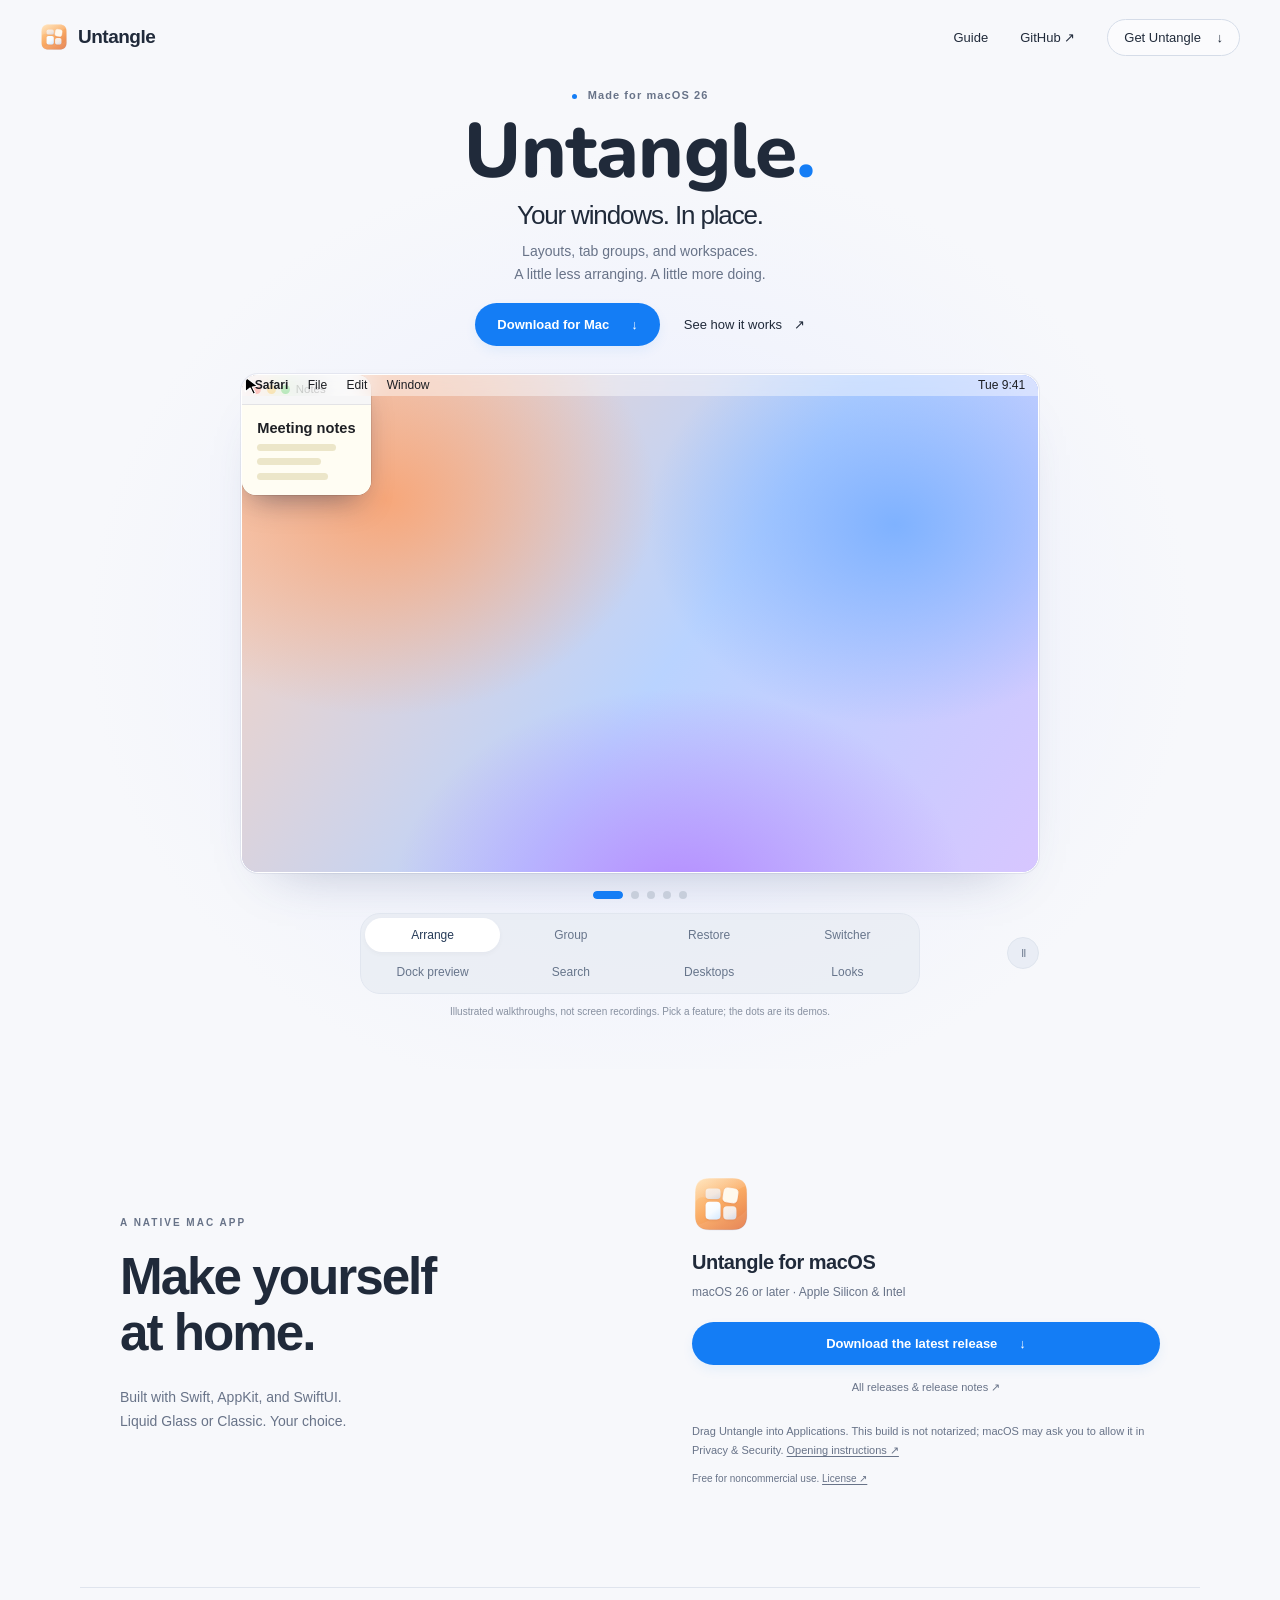
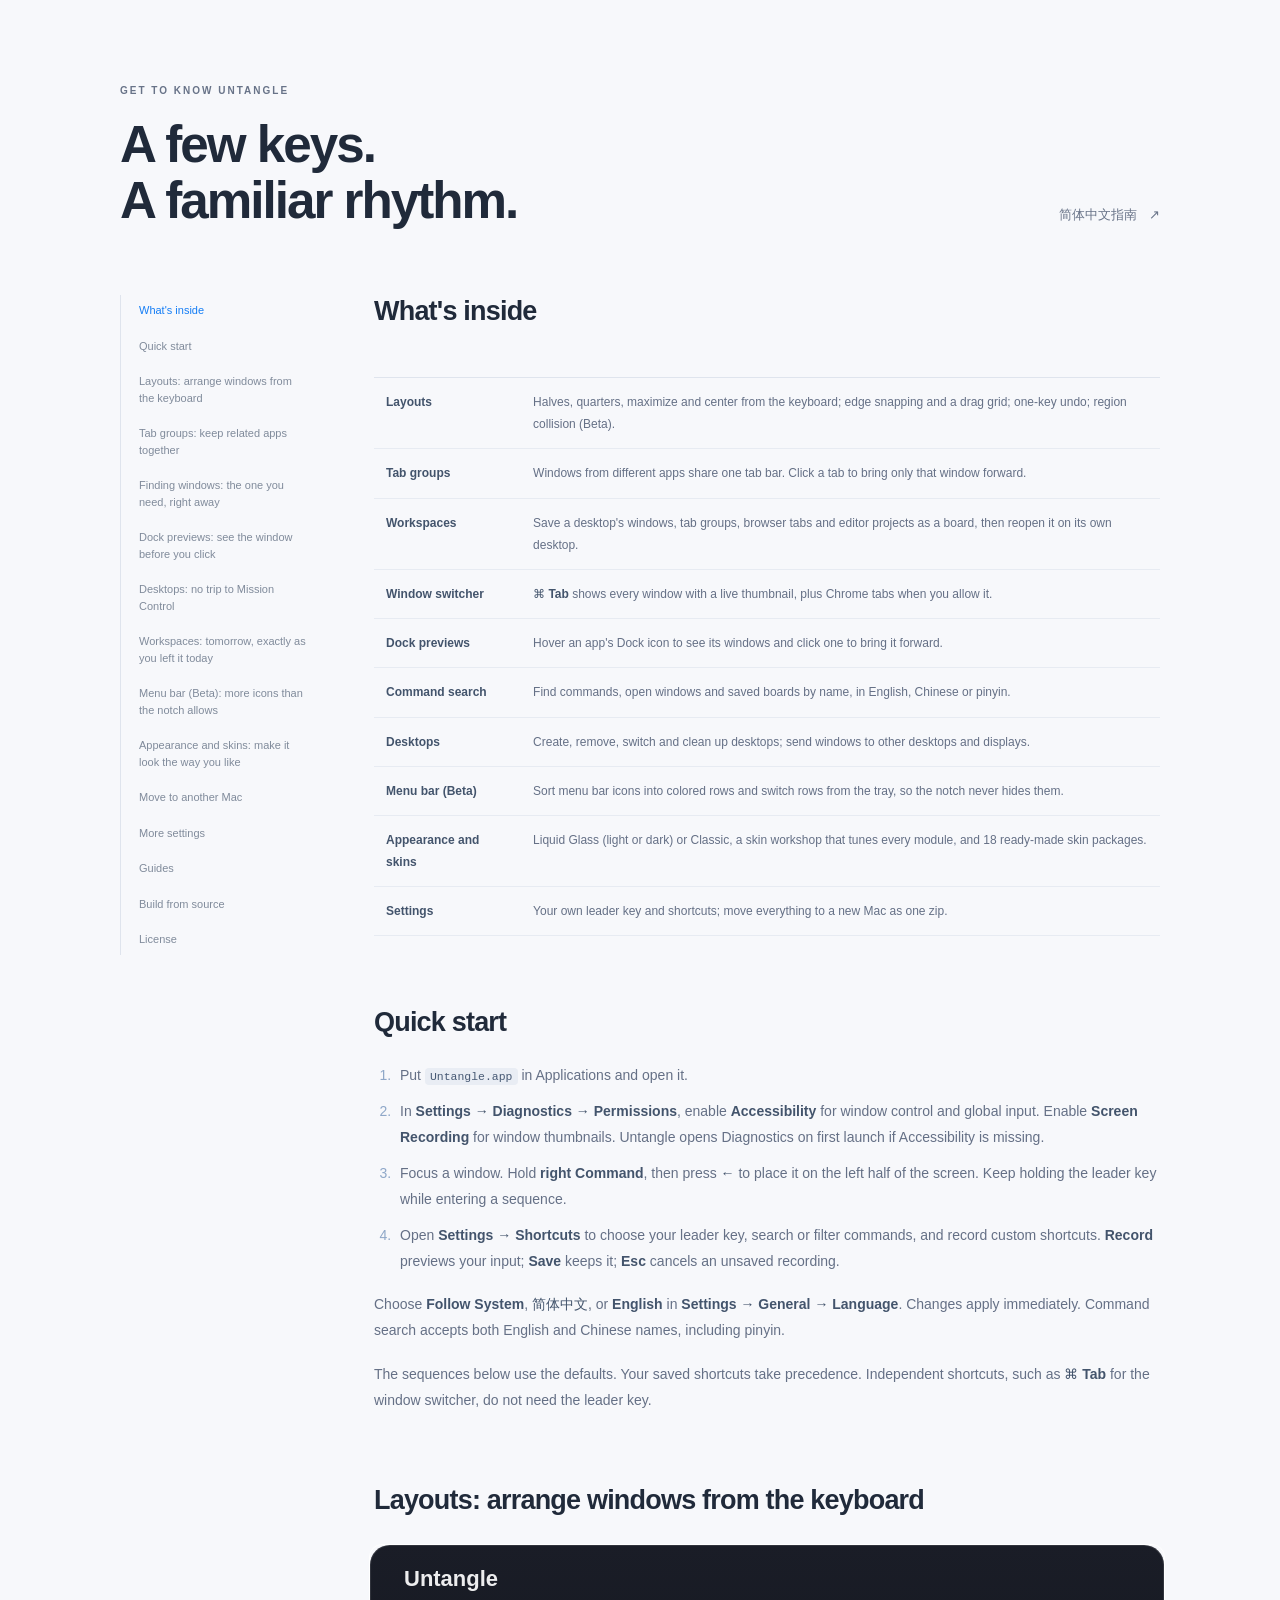
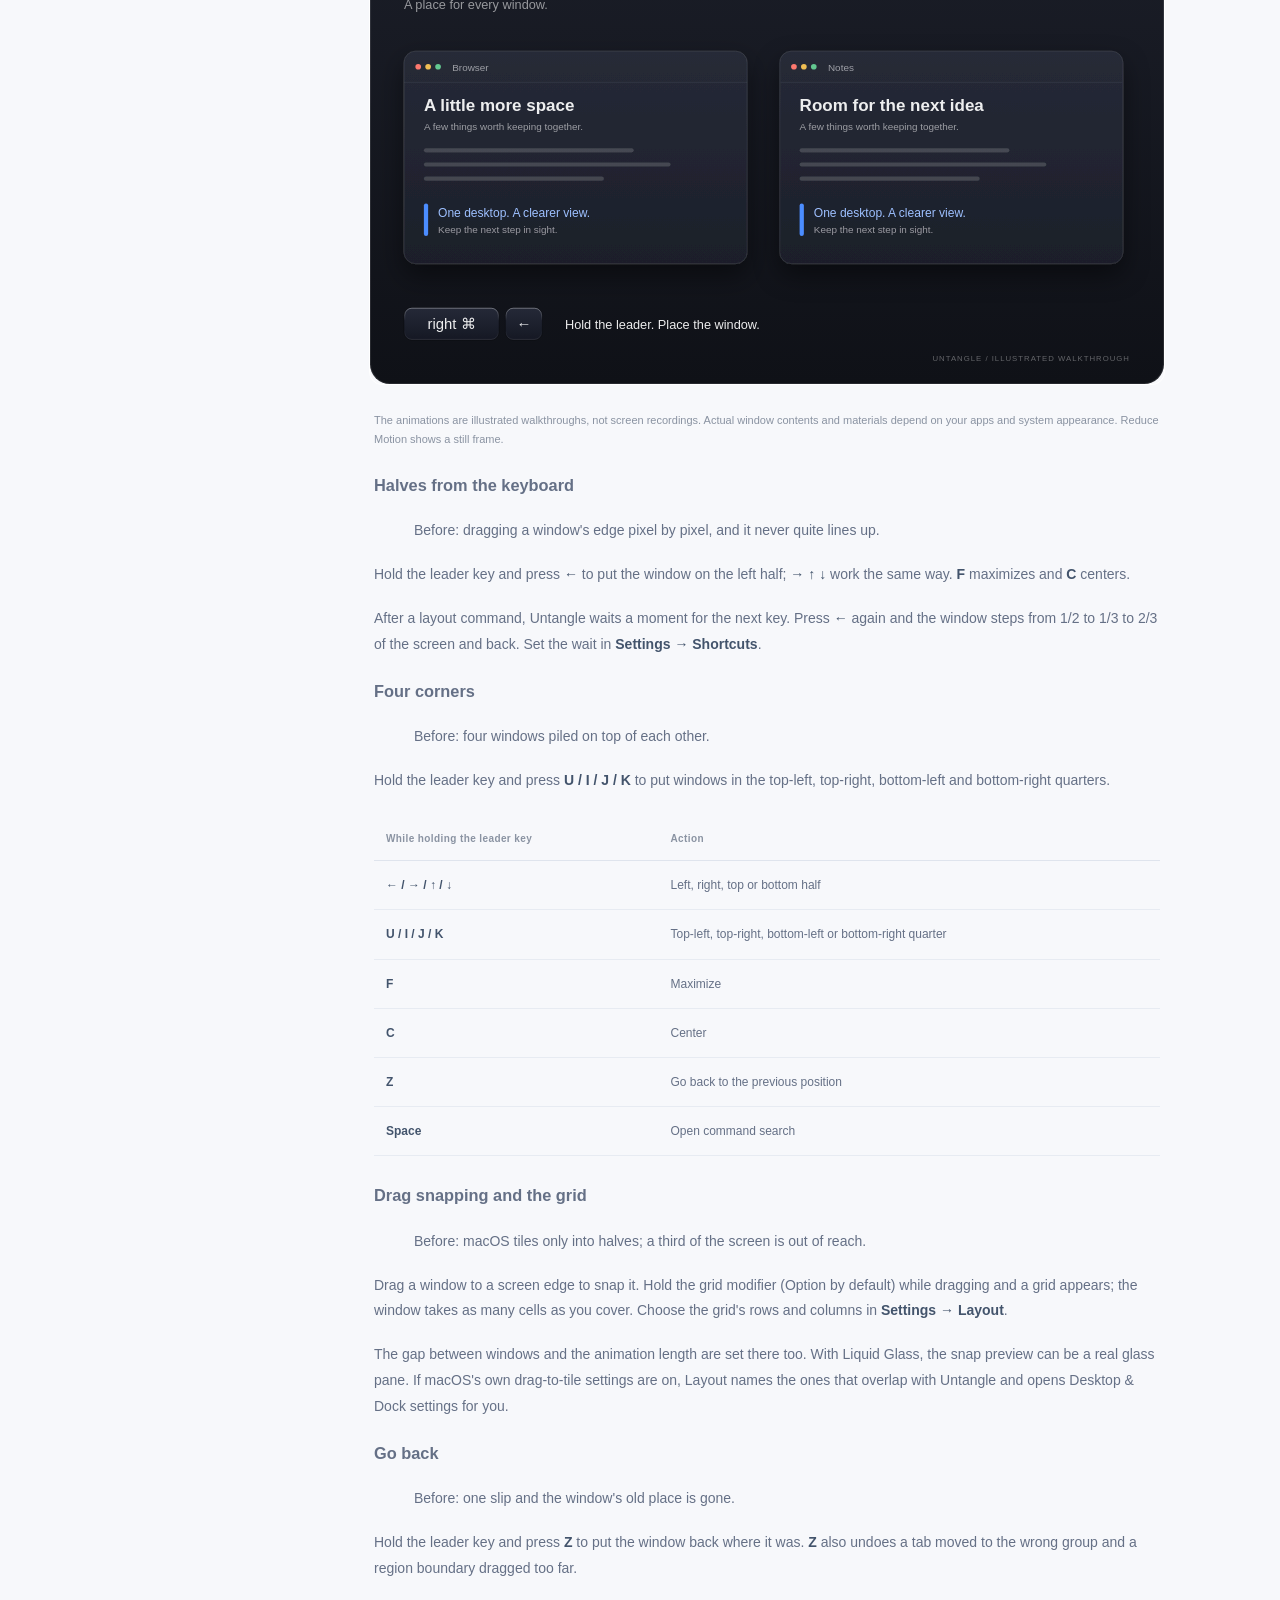
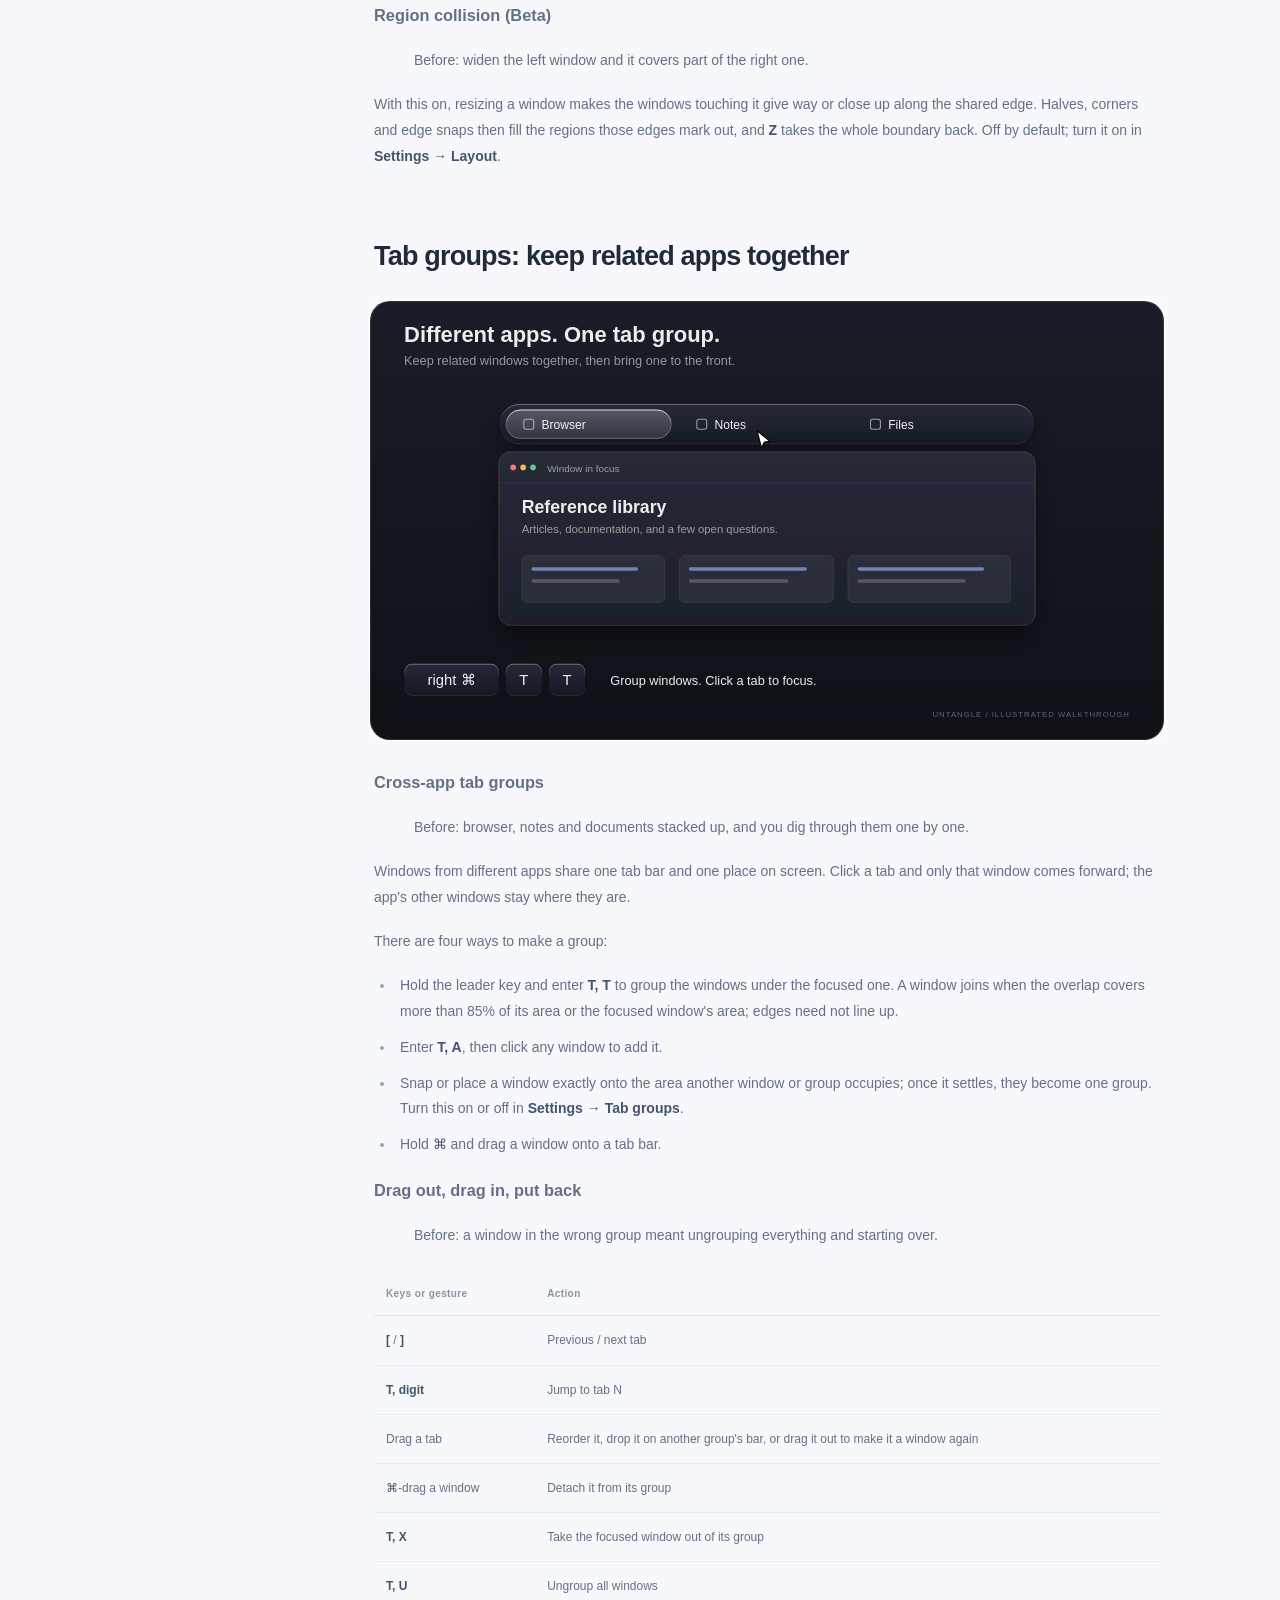
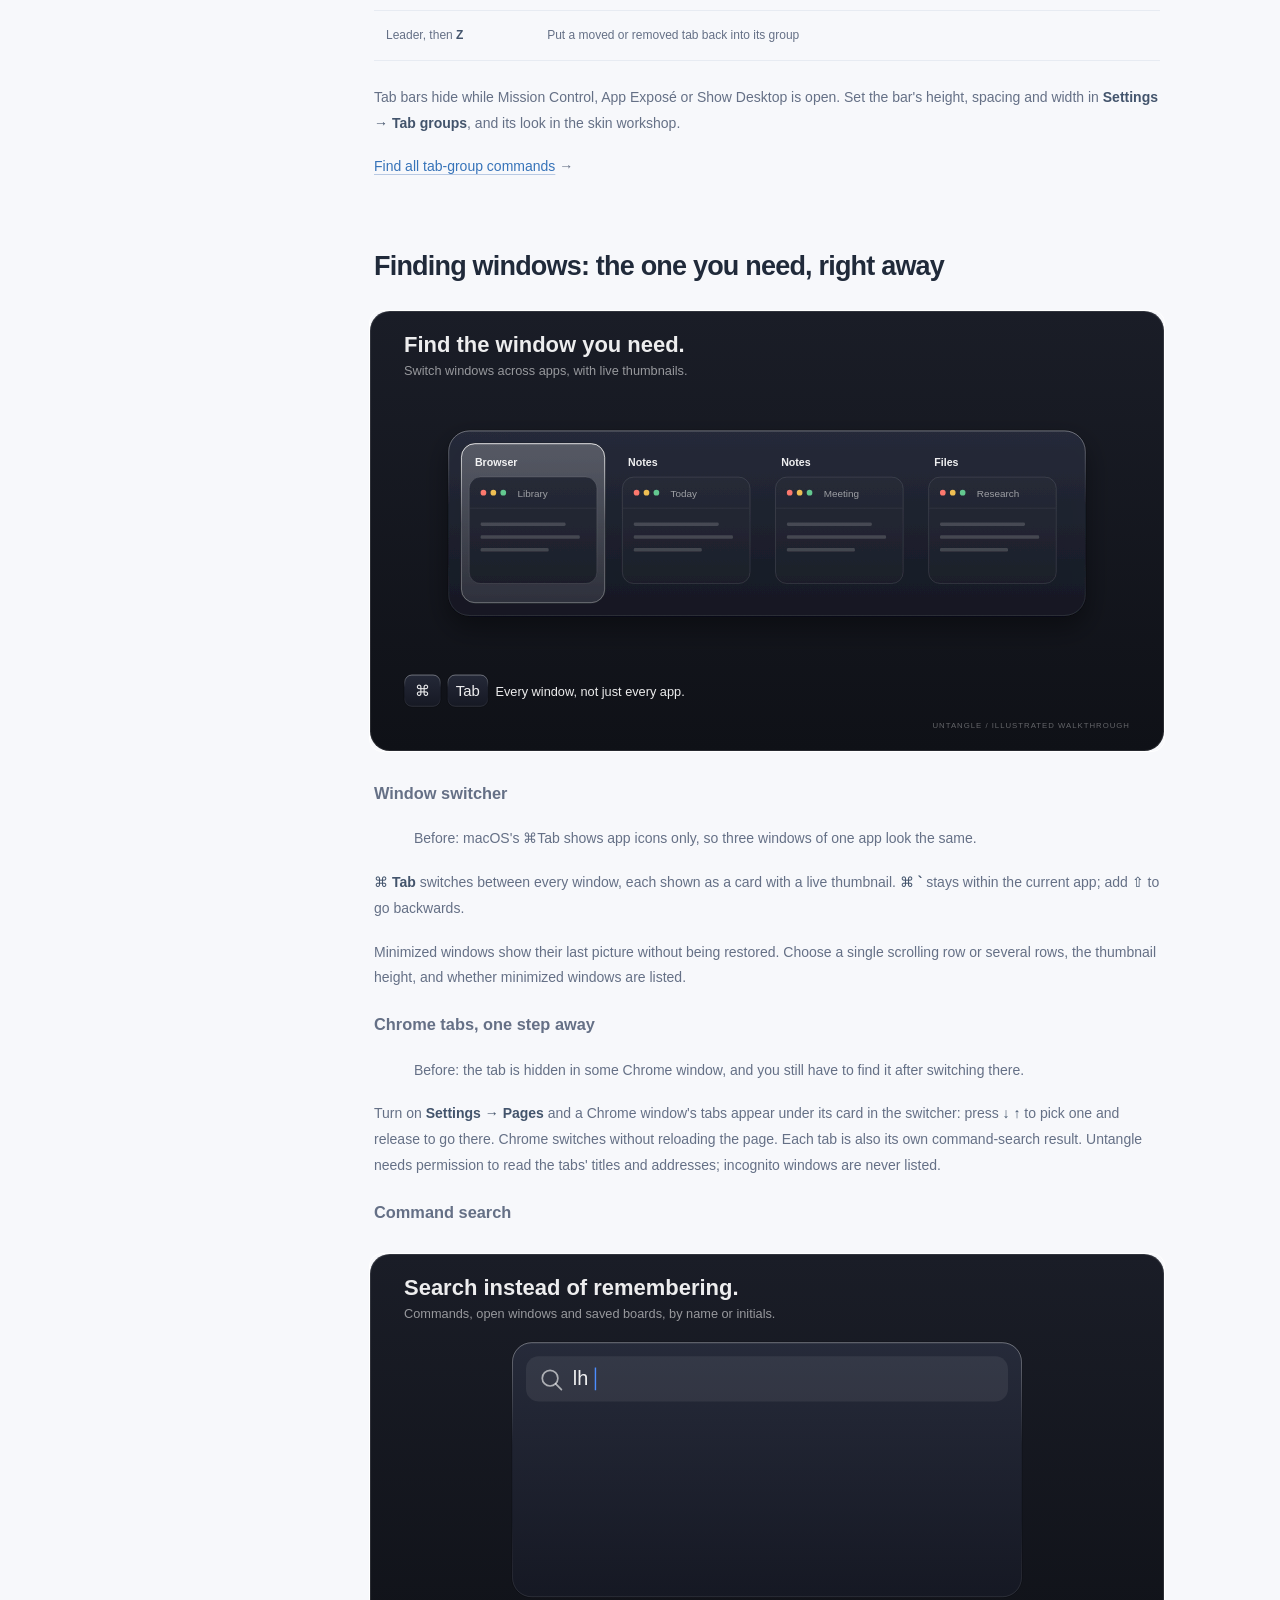
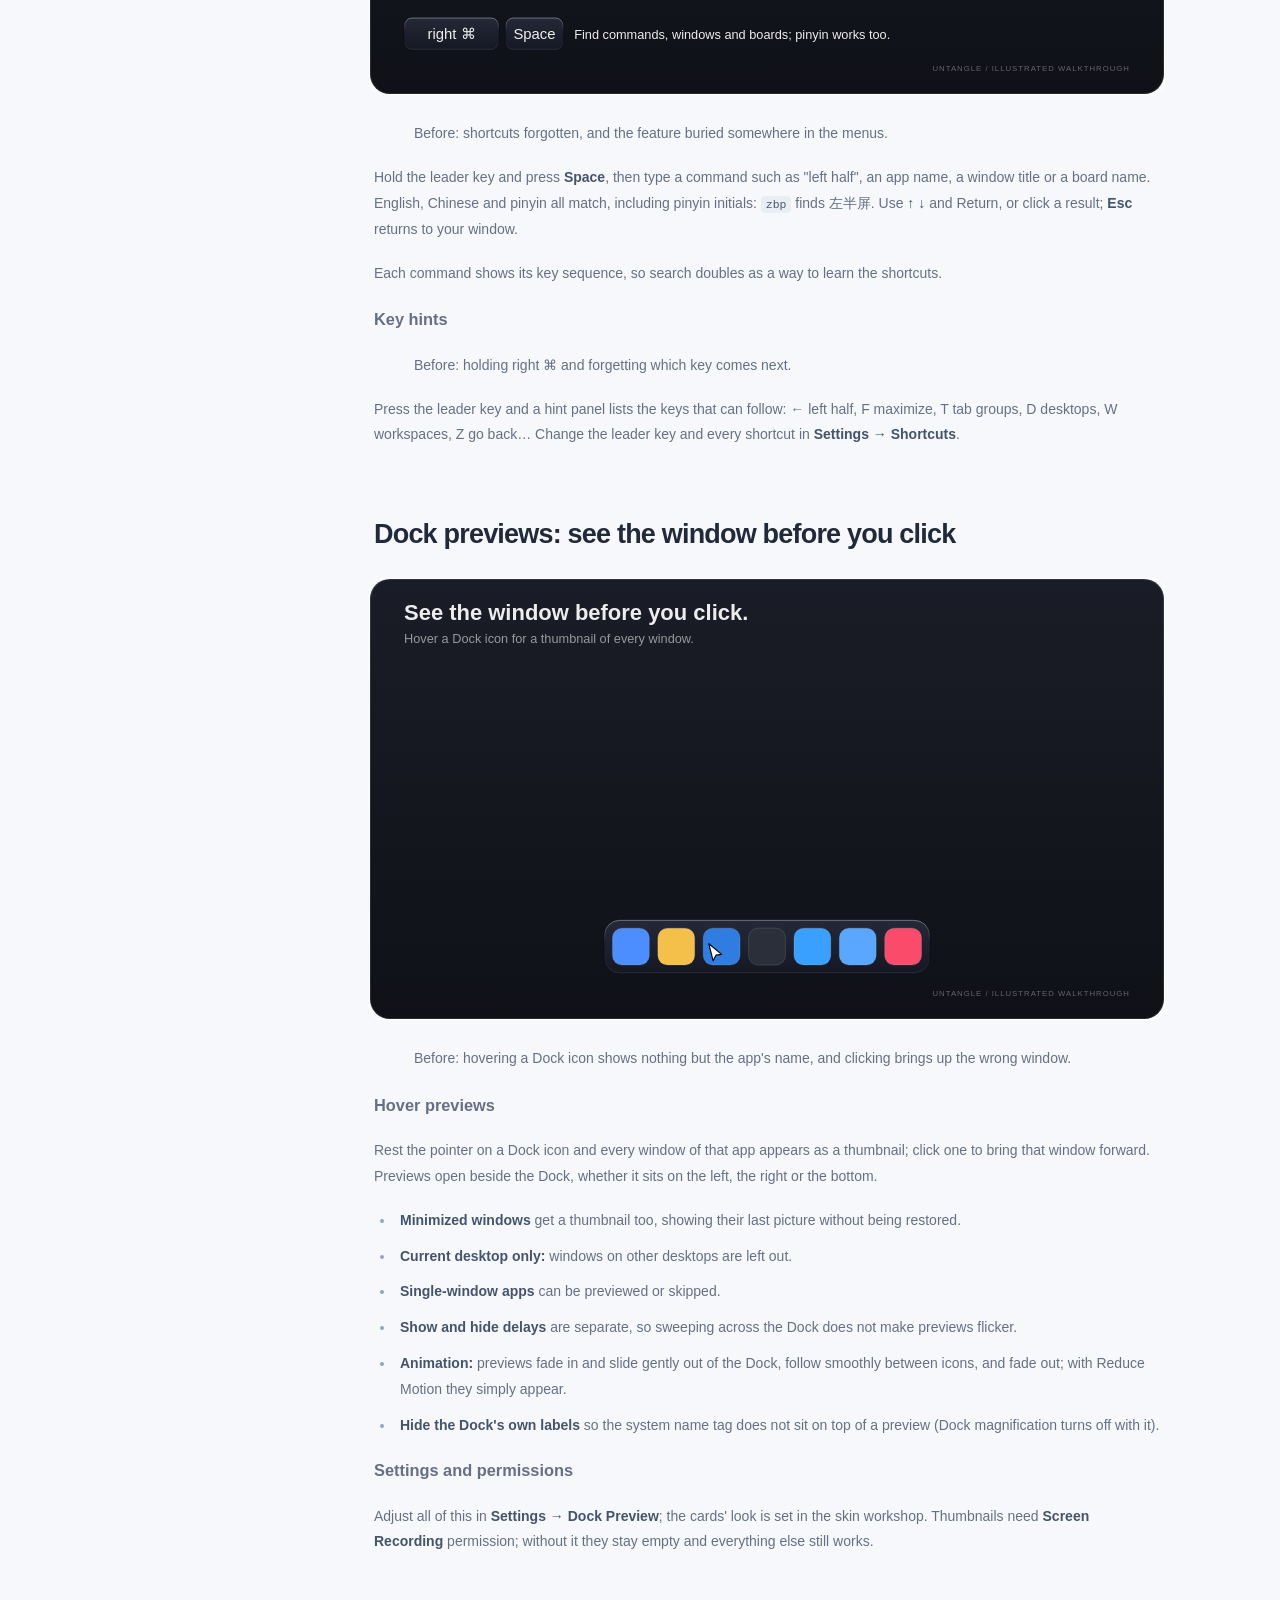
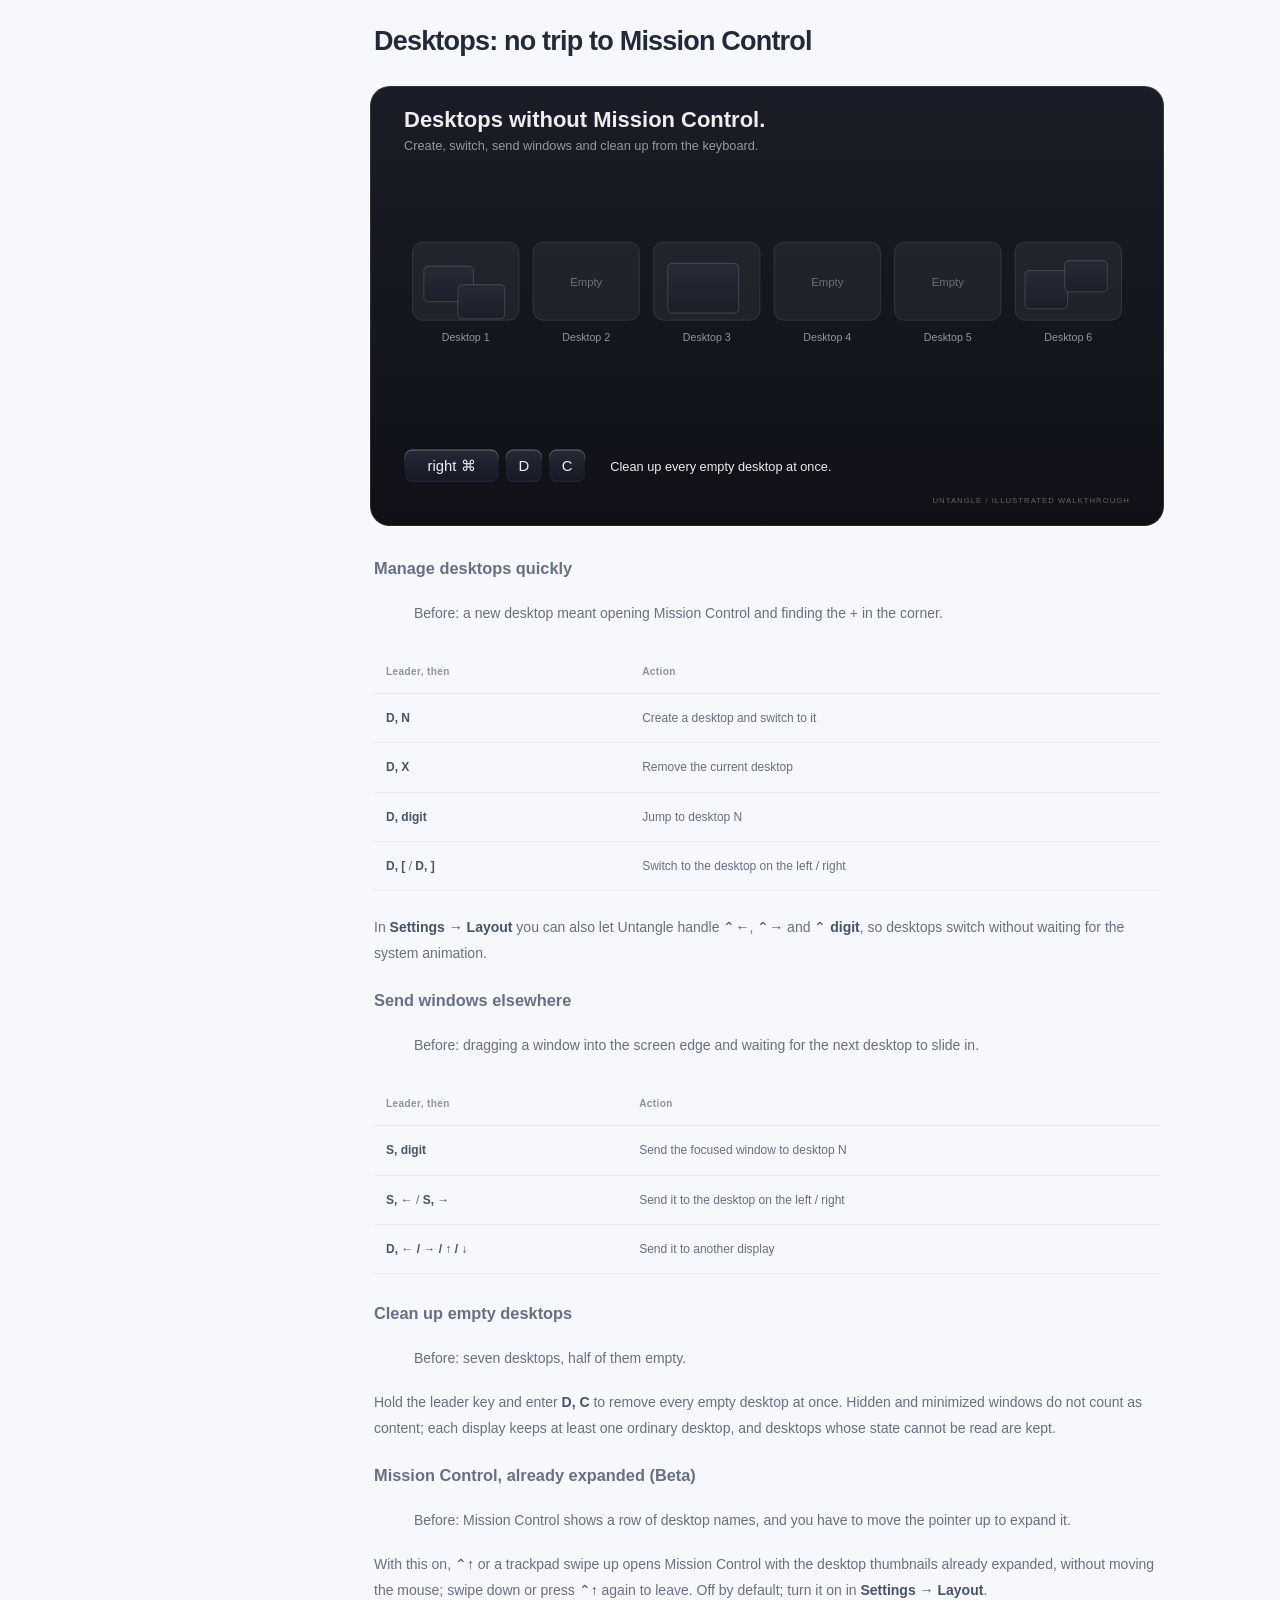
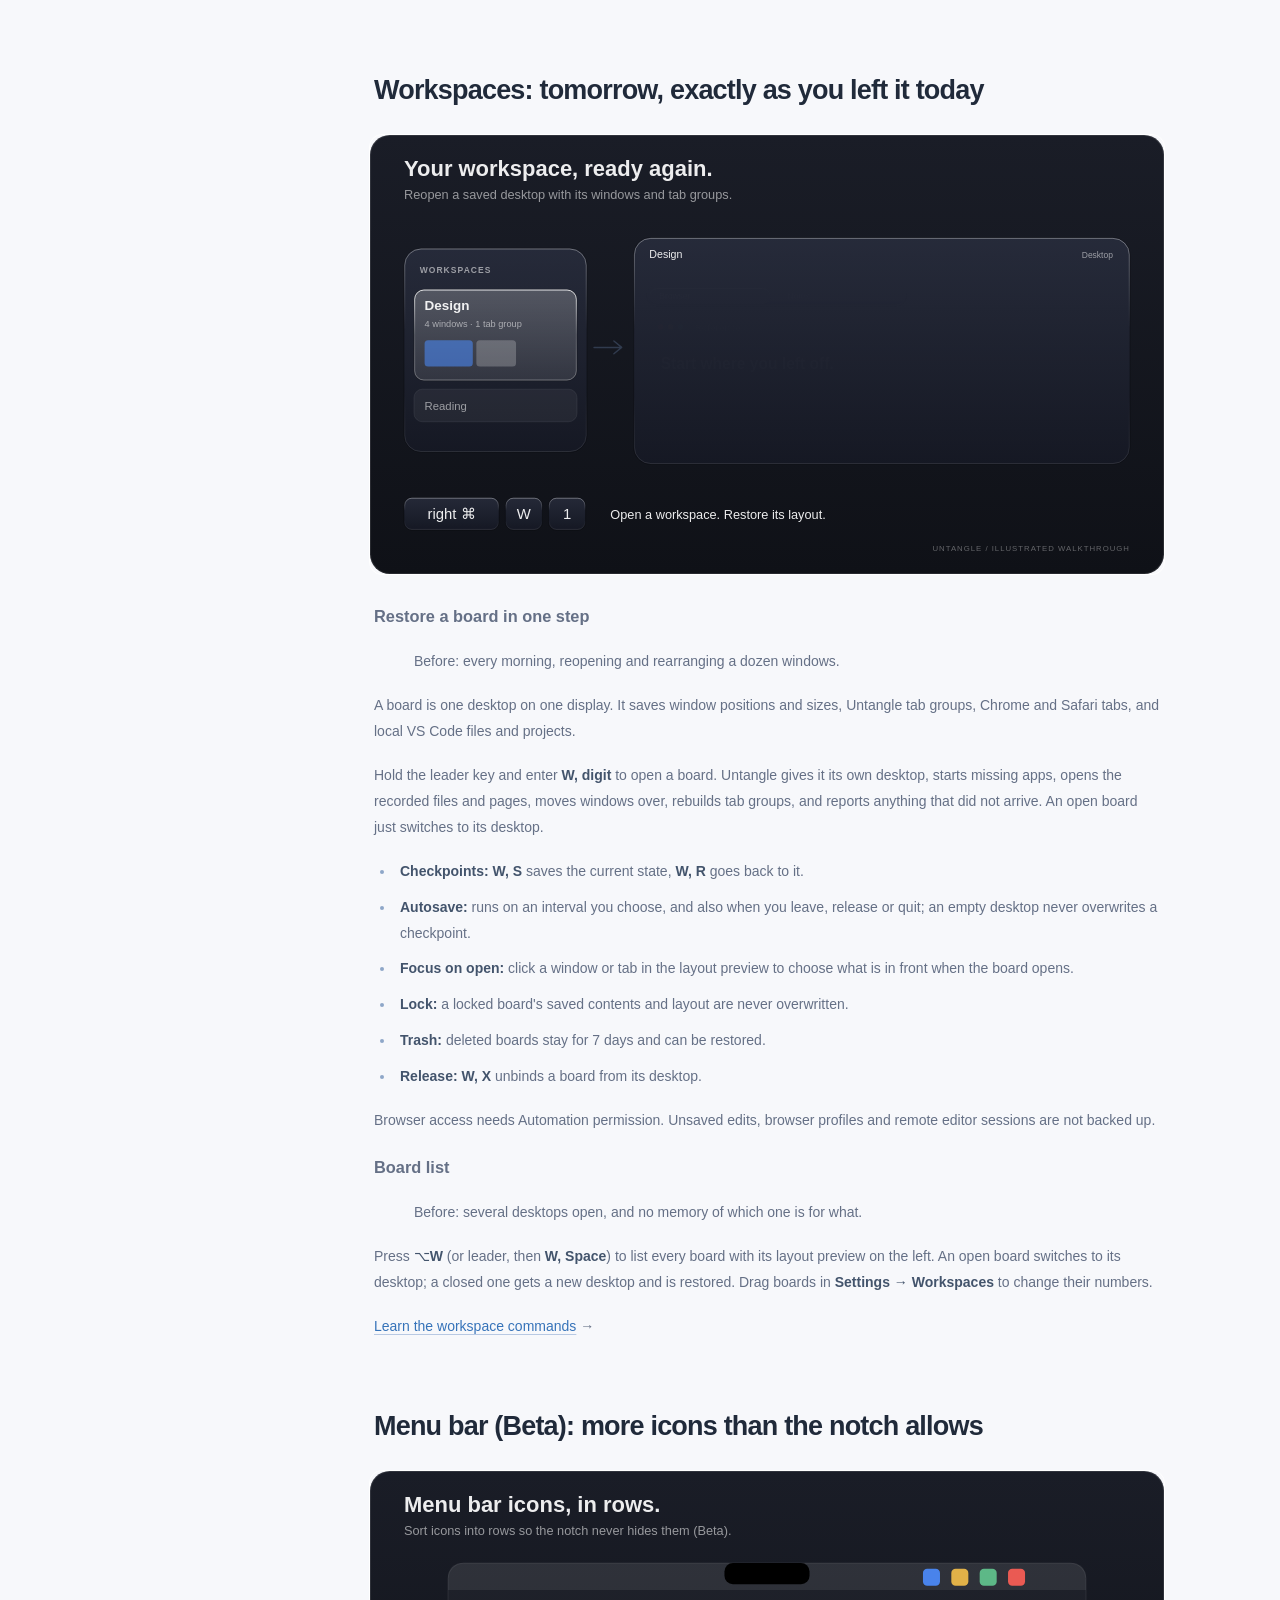
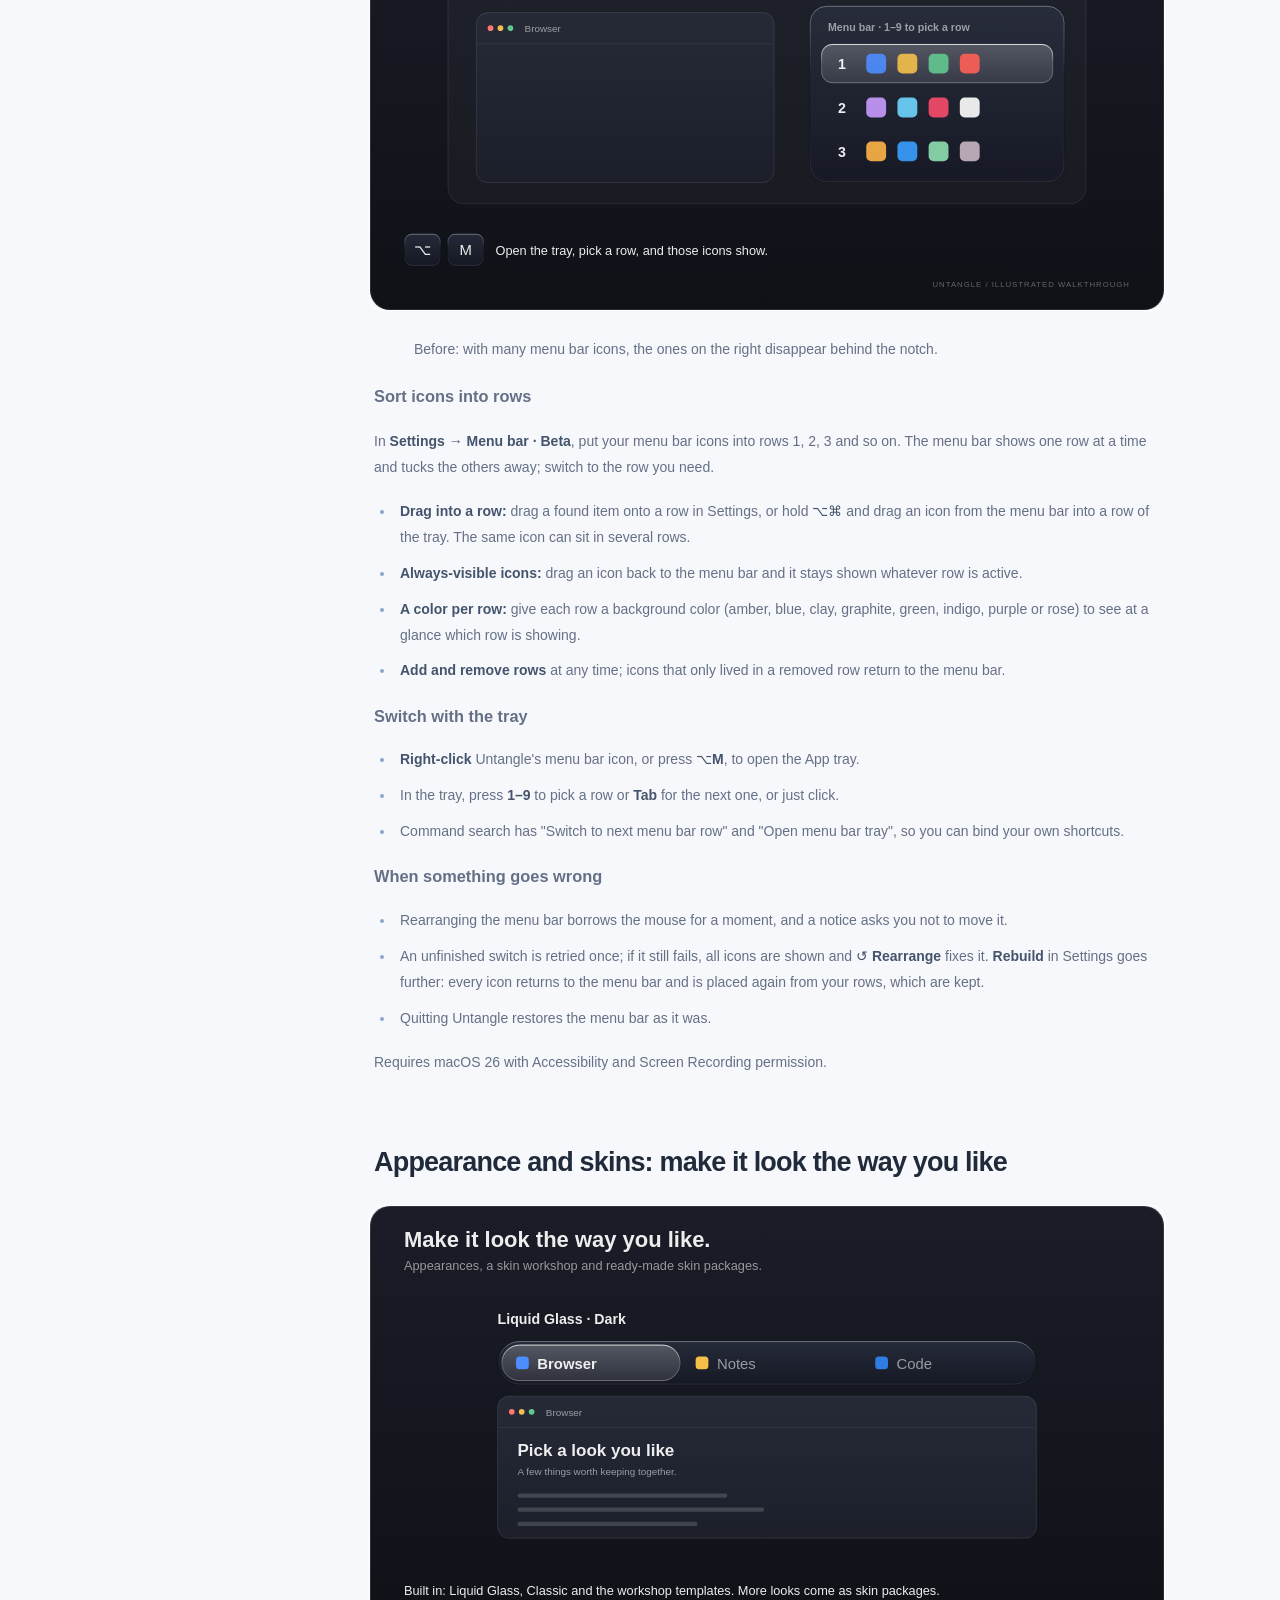
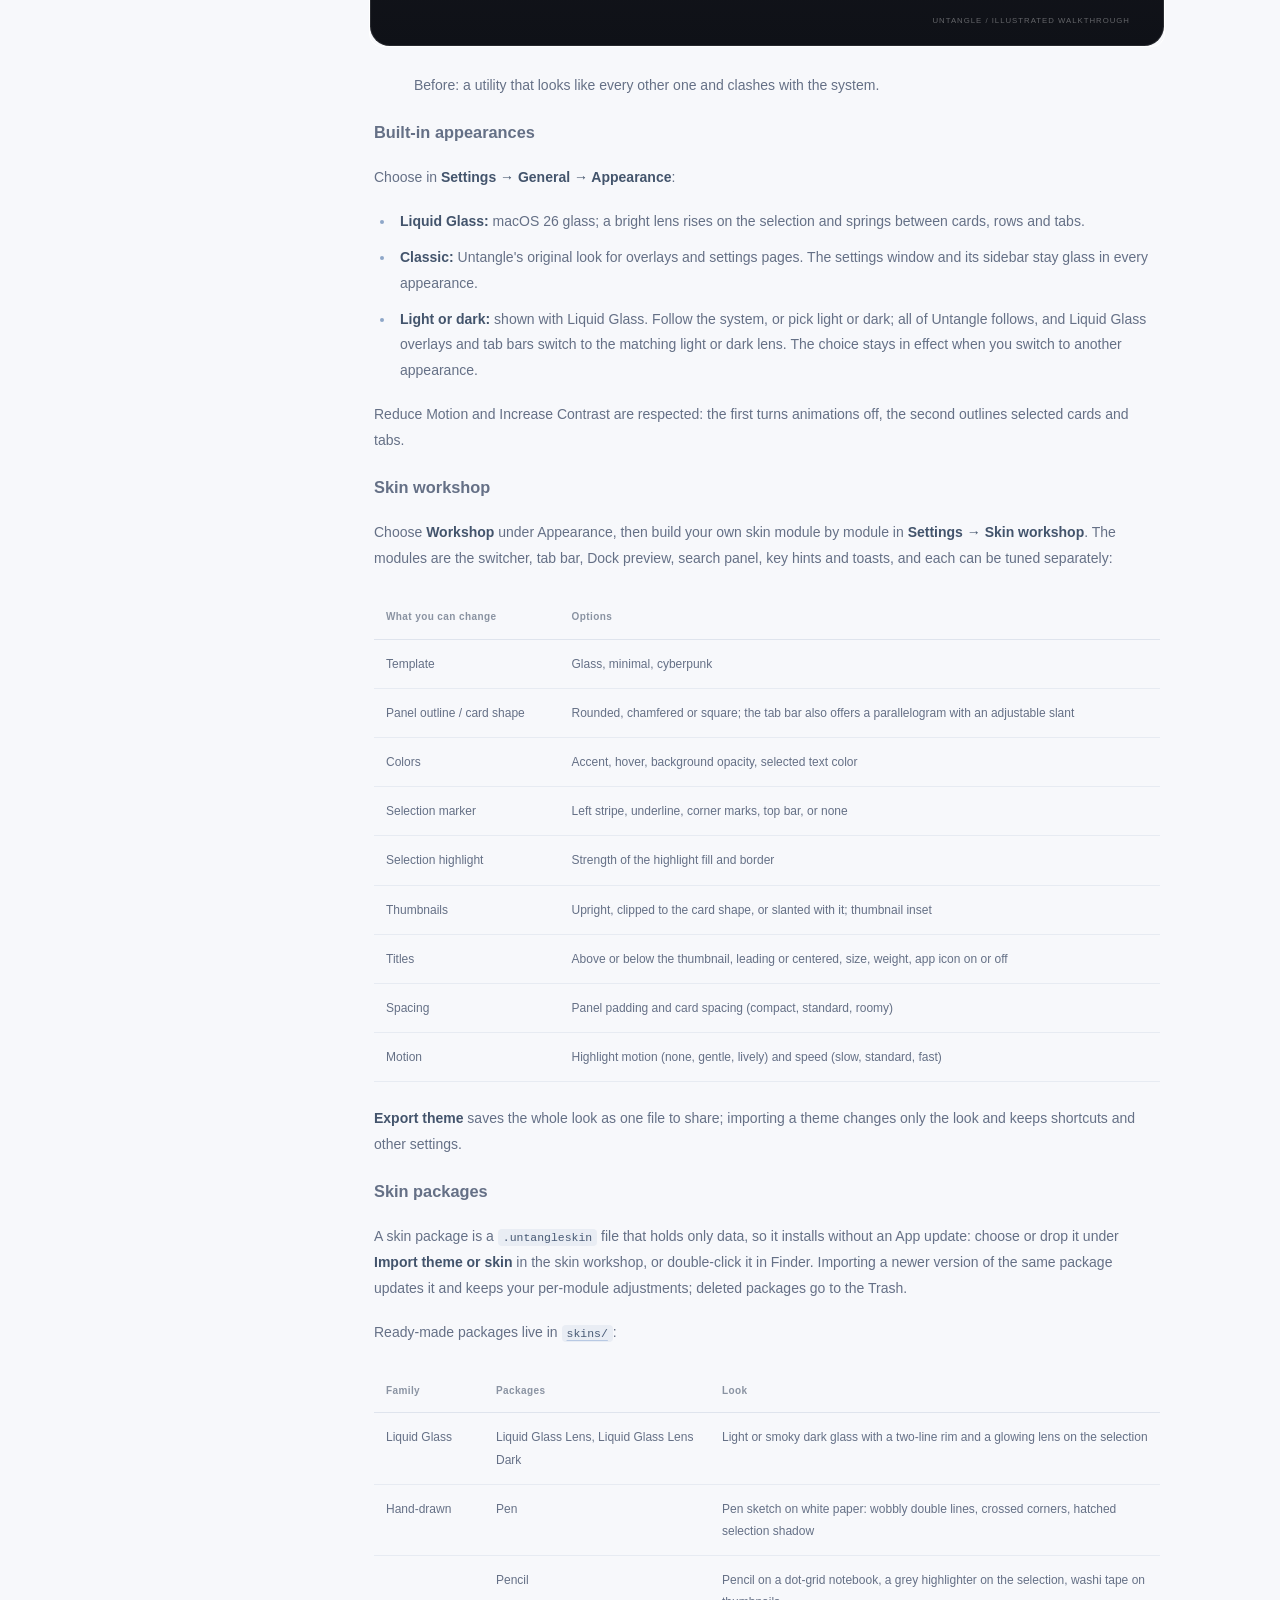
==== index.html @ 04e08948 "Update website, guides and skin assets; retain App source 0.0.1" ====
<!doctype html>
<html lang="en">
  <head>
    <meta charset="utf-8" />
    <meta name="viewport" content="width=device-width, initial-scale=1" />
    <meta
      name="description"
      content="Untangle is a native macOS window manager. Arrange windows, group apps into tabs, and restore saved workspaces."
    />
    <meta name="theme-color" content="#f5f6fa" />
    <meta property="og:title" content="Untangle — Your windows. In place." />
    <meta
      property="og:description"
      content="Keyboard-driven layouts, cross-app tab groups, and saved workspaces for macOS."
    />
    <meta property="og:type" content="website" />
    <meta
      property="og:image"
      content="https://q1ngsong.github.io/Untangle/docs/assets/banner.svg"
    />
    <link rel="canonical" href="https://q1ngsong.github.io/Untangle/" />
    <link rel="icon" href="site/mark.svg" type="image/svg+xml" />
    <link rel="preconnect" href="https://fonts.gstatic.com" crossorigin />
    <link
      rel="stylesheet"
      href="https://fonts.googleapis.com/css2?family=Nunito:wght@800&text=Untangle.&display=swap"
    />
    <link rel="stylesheet" href="site/style.css" />
    <script src="site/main.js" defer></script>
    <title>Untangle — Your windows. In place.</title>
  </head>
  <body>
    <a class="skip-link" href="#guide">Skip to the guide</a>
    <header class="site-header">
      <a class="brand" href="#top" aria-label="Untangle home"
        ><img src="site/mark.svg" width="28" height="28" alt="" />Untangle</a
      >
      <nav aria-label="Main navigation">
        <a href="#guide">Guide</a>
        <a href="https://github.com/Q1ngSong/Untangle"
          >GitHub <span aria-hidden="true">↗</span></a
        >
        <a class="nav-download" href="#download"
          >Get Untangle <span aria-hidden="true">↓</span></a
        >
      </nav>
    </header>
    <main>
      <section class="hero" id="top" aria-labelledby="hero-title">
        <div class="hero-copy">
          <p class="eyebrow">
            <span class="status-dot"></span> Made for macOS 26
          </p>
          <h1 id="hero-title">Untangle<span class="wordmark-dot">.</span></h1>
          <p class="hero-promise">Your windows. In place.</p>
          <p class="hero-description">
            Layouts, tab groups, and workspaces.<br />A little less arranging. A
            little more doing.
          </p>
          <div class="hero-actions">
            <a class="button primary" href="#download"
              >Download for Mac <span aria-hidden="true">↓</span></a
            ><a class="text-link" href="#guide"
              >See how it works <span aria-hidden="true">↗</span></a
            >
          </div>
        </div>
        <div class="demo-wrap">
          <div class="hero-stage" role="group" aria-label="Animated illustrations of Untangle features">
            <div class="ug-stage s1" data-mode="layout" data-title="Halves from the keyboard" data-seconds="9" style="--freeze:-4.05s" role="img" aria-label="Safari snaps to the left half with right Command and Left Arrow, Notes to the right half with right Command and Right Arrow, then right Command and Z puts each back">
              <div class="menubar"><b>Safari</b><span>File</span><span>Edit</span><span>Window</span><span class="clock">Tue 9:41</span></div>
              <div class="win web safari"><div class="bar"><i></i><i></i><i></i><span>apple.com</span></div><div class="body"><div class="pic"></div><div class="line hl" style="width:60%;background:#d9dce3"></div><div class="line" style="width:85%"></div><div class="line" style="width:70%"></div></div></div>
              <div class="win notes notesw"><div class="bar"><i></i><i></i><i></i><span>Notes</span></div><div class="body"><div class="hl">Meeting notes</div><div class="line" style="width:80%"></div><div class="line" style="width:65%"></div><div class="line" style="width:72%"></div></div></div>
              <div class="cursor"></div>
              <div class="cap c1"><kbd>right ⌘</kbd>+<kbd>←</kbd> Left half</div>
              <div class="cap c2">Click Notes, <kbd>right ⌘</kbd>+<kbd>→</kbd> Right half</div>
              <div class="cap c3"><kbd>right ⌘</kbd>+<kbd>Z</kbd> Back where it was</div>
              <div class="cap c4">Click Safari, <kbd>right ⌘</kbd>+<kbd>Z</kbd></div>
            </div>
<div class="ug-stage s7" data-mode="layout" data-title="Four corners" data-seconds="10" style="--freeze:-4.5s" role="img" aria-label="Four windows go into the four corners with right Command and U, I, J, K">
        <div class="menubar"><b>Safari</b><span>File</span><span>Edit</span><span>Window</span><span class="clock">Tue 9:41</span></div>
        <div class="win web wa"><div class="bar"><i></i><i></i><i></i><span>apple.com</span></div><div class="body"><div class="pic"></div><div class="line" style="width:70%"></div></div></div>
        <div class="win notes wb"><div class="bar"><i></i><i></i><i></i><span>Notes</span></div><div class="body"><div class="hl">Meeting notes</div><div class="line" style="width:70%"></div></div></div>
        <div class="win mail wc"><div class="bar"><i></i><i></i><i></i><span>Mail</span></div><div class="body"><div class="line" style="width:70%"></div><div class="line" style="width:55%"></div></div></div>
        <div class="win code wd"><div class="bar"><i></i><i></i><i></i><span>main.swift</span></div><div class="body"><div class="line" style="width:55%;background:#e06c75"></div><div class="line" style="width:75%"></div></div></div>
        <div class="cap c1"><kbd>right ⌘</kbd>+<kbd>U</kbd> Top left</div>
        <div class="cap c2">Click the next one, <kbd>right ⌘</kbd>+<kbd>I</kbd> Top right</div>
        <div class="cap c3">Click the next one, <kbd>right ⌘</kbd>+<kbd>J</kbd> Bottom left</div>
        <div class="cap c4">Click the next one, <kbd>right ⌘</kbd>+<kbd>K</kbd> Bottom right</div>
      </div>
<div class="ug-stage s8" data-mode="layout" data-title="Drag snapping and the grid" data-seconds="11" style="--freeze:-4.95s" role="img" aria-label="A window dragged to the left edge shows a snap zone and fills the left half on release; dragging with Option shows a grid, and the window fills the two cells it covers">
        <div class="menubar"><b>Safari</b><span>File</span><span>Edit</span><span>Window</span><span class="clock">Tue 9:41</span></div>
        <div class="zone"></div>
        <div class="grid"><div></div><div></div><div></div><div></div><div></div><div></div></div>
        <div class="zone gsel"></div>
        <div class="win web w"><div class="bar"><i></i><i></i><i></i><span>apple.com</span></div><div class="body"><div class="pic"></div><div class="line" style="width:70%"></div></div></div>
        <div class="cursor"></div>
        <div class="cap c1">Drag to a screen edge, release to snap</div>
        <div class="cap c2">Hold <kbd>⌥</kbd> drag: fill the cells you cover</div>
      </div>
<div class="ug-stage s9" data-mode="layout" data-title="Go back" data-seconds="8" style="--freeze:-3.6s" role="img" aria-label="A window on the right half is dragged out of place, and right Command and Z springs it back">
        <div class="menubar"><b>Notes</b><span>File</span><span>Edit</span><span>Window</span><span class="clock">Tue 9:41</span></div>
        <div class="win web other"><div class="bar"><i></i><i></i><i></i><span>apple.com</span></div><div class="body"><div class="pic"></div><div class="line" style="width:70%"></div></div></div>
        <div class="win notes w"><div class="bar"><i></i><i></i><i></i><span>Notes</span></div><div class="body"><div class="hl">Meeting notes</div><div class="line" style="width:70%"></div><div class="line" style="width:56%"></div></div></div>
        <div class="cursor"></div>
        <div class="cap c1">Dragged out of place by accident</div>
        <div class="cap c2"><kbd>right ⌘</kbd>+<kbd>Z</kbd> Back where it was</div>
      </div>
<div class="ug-stage s10" data-mode="layout" data-title="Region collision (Beta)" data-seconds="10" style="--freeze:-4.5s" role="img" aria-label="Two half-screen windows; widening the left one narrows the right one along their shared edge, and right Command and Z moves the edge back">
        <div class="menubar"><b>Safari</b><span>File</span><span>Edit</span><span>Window</span><span class="clock">Tue 9:41</span></div>
        <div class="win web l"><div class="bar"><i></i><i></i><i></i><span>apple.com</span></div><div class="body"><div class="pic"></div><div class="line" style="width:70%"></div></div></div>
        <div class="win notes r"><div class="bar"><i></i><i></i><i></i><span>Notes</span></div><div class="body"><div class="hl">Meeting notes</div><div class="line" style="width:70%"></div></div></div>
        <div class="cursor"></div>
        <div class="cap c1">Widen the left window; the right one gives way</div>
        <div class="cap c2"><kbd>right ⌘</kbd>+<kbd>Z</kbd> The whole edge goes back</div>
      </div>
<div class="ug-stage s2" data-mode="tabs" data-title="Cross-app tab groups" data-seconds="10" style="--freeze:-4.5s" role="img" aria-label="Notes over Safari; right Command T T groups them, a tab bar appears and the selection lens springs between the tabs; right Command T U ungroups them">
              <div class="menubar"><b>Notes</b><span>File</span><span>Edit</span><span>Window</span><span class="clock">Tue 9:41</span></div>
              <div class="win web a"><div class="bar"><i></i><i></i><i></i><span>apple.com</span></div><div class="body"><div class="pic"></div><div class="line" style="width:80%"></div><div class="line" style="width:60%"></div></div></div>
              <div class="win notes b"><div class="bar"><i></i><i></i><i></i><span>Notes</span></div><div class="body"><div class="hl">Reading notes</div><div class="line" style="width:78%"></div><div class="line" style="width:62%"></div><div class="line" style="width:70%"></div></div></div>
              <div class="glass tabbar"><div class="lens"></div><div class="tab"><span class="dot" style="background:#3b82f6"></span>apple.com</div><div class="tab"><span class="dot" style="background:#f5c542"></span>Reading notes</div></div>
              <div class="cursor"></div>
              <div class="cap c1"><kbd>right ⌘</kbd> <kbd>T</kbd> <kbd>T</kbd> Group windows</div>
              <div class="cap c2">Click a tab to switch windows</div>
              <div class="cap c3"><kbd>right ⌘</kbd> <kbd>T</kbd> <kbd>U</kbd> Ungroup</div>
            </div>
<div class="ug-stage s11" data-mode="tabs" data-title="Drag out, put back" data-seconds="10" style="--freeze:-4.5s" role="img" aria-label="A tab group of three; the Mail tab is dragged out and becomes its own window, then right Command and Z puts it back in its group">
        <div class="menubar"><b>Safari</b><span>File</span><span>Edit</span><span>Window</span><span class="clock">Tue 9:41</span></div>
        <div class="win web base"><div class="bar"><i></i><i></i><i></i><span>apple.com</span></div><div class="body"><div class="pic"></div><div class="line" style="width:70%"></div></div></div>
        <div class="glass bar"><div class="lens"></div><div class="tab"><span class="dot" style="background:#3b82f6"></span>apple.com</div><div class="tab"><span class="dot" style="background:#f5c542"></span>Reading notes</div><div class="tab t3"><span class="dot" style="background:#60a5fa"></span>Mail</div></div>
        <div class="win mail mailw"><div class="bar"><i></i><i></i><i></i><span>Mail</span></div><div class="body"><div class="line" style="width:70%"></div><div class="line" style="width:55%"></div></div></div>
        <div class="cursor"></div>
        <div class="cap c1">Drag a tab out to make it a window again</div>
        <div class="cap c2"><kbd>right ⌘</kbd>+<kbd>Z</kbd> Put it back in its group</div>
      </div>
<div class="ug-stage s3" data-mode="workspace" data-title="Restore a board in one step" data-seconds="10" style="--freeze:-4.5s" role="img" aria-label="On an empty desktop, right Command W 1 opens a saved board on its own desktop; its windows and tab group return to their places and a notice says they are in place; Control Left Arrow goes back">
              <div class="menubar"><b>Finder</b><span>File</span><span>Edit</span><span>Window</span><span class="clock">Tue 9:41</span></div>
              <div class="track">
                <div class="desk"><div class="emptyhint">Empty desktop</div></div>
                <div class="desk">
                  <div class="win web w1"><div class="bar"><i></i><i></i><i></i><span>apple.com</span></div><div class="body"><div class="pic"></div><div class="line" style="width:80%"></div><div class="line" style="width:64%"></div></div></div>
                  <div class="win notes w2"><div class="bar"><i></i><i></i><i></i><span>Notes</span></div><div class="body"><div class="hl">Draft outline</div><div class="line" style="width:74%"></div><div class="line" style="width:58%"></div></div></div>
                  <div class="glass bar3"><div class="lens"></div><div class="tab"><span class="dot" style="background:#f5c542"></span>Draft outline</div><div class="tab"><span class="dot" style="background:#60a5fa"></span>Mail</div></div>
                </div>
              </div>
              <div class="glass toast"><b>Board “Writing”</b><span>3 windows in place</span></div>
              <div class="cap c1"><kbd>right ⌘</kbd> <kbd>W</kbd> <kbd>1</kbd> Open a board</div>
              <div class="cap c2"><kbd>⌃</kbd>+<kbd>←</kbd> Back to the previous desktop</div>
            </div>
<div class="ug-stage s19" data-mode="workspace" data-title="Board list" data-seconds="9" style="--freeze:-4.05s" role="img" aria-label="Option W lists every board with a layout preview; Down Arrow selects Design and Return opens it on its desktop">
        <div class="menubar"><b>Finder</b><span>File</span><span>Edit</span><span>Window</span><span class="clock">Tue 9:41</span></div>
        <div class="track2">
          <div class="desk"><div class="win notes" style="left:44%;top:16%;width:46%;height:62%"><div class="bar"><i></i><i></i><i></i><span>Notes</span></div><div class="body"><div class="hl">Meeting notes</div></div></div></div>
          <div class="desk"><div class="win web" style="left:1%;top:1.5%;width:65%;height:97%"><div class="bar"><i></i><i></i><i></i><span>Figma</span></div><div class="body" style="background:linear-gradient(135deg,#f0e9ff,#e6f4ff)"></div></div><div class="win code" style="left:67%;top:1.5%;width:32%;height:97%"><div class="bar"><i></i><i></i><i></i><span>design-guide.md</span></div><div class="body"><div class="line" style="width:60%"></div></div></div></div>
        </div>
        <div class="glass list">
          <div class="ttl">Boards</div>
          <div class="boards">
            <div class="lens"></div>
            <div class="board"><div class="mini"><i style="left:4%;top:6%;width:44%;height:88%"></i><i style="left:52%;top:6%;width:44%;height:88%"></i></div><div><b>1 Writing</b><br><span style="opacity:.6">3 windows</span></div></div>
            <div class="board"><div class="mini"><i style="left:4%;top:6%;width:60%;height:88%"></i><i style="left:67%;top:6%;width:29%;height:88%"></i></div><div><b>2 Design</b><br><span style="opacity:.6">2 windows</span></div></div>
            <div class="board"><div class="mini"><i style="left:4%;top:6%;width:92%;height:88%"></i></div><div><b>3 Development</b><br><span style="opacity:.6">Open</span></div></div>
          </div>
        </div>
        <div class="cap c1"><kbd>⌥</kbd>+<kbd>W</kbd> Open the board list</div>
        <div class="cap c2"><kbd>↓</kbd> Select, <kbd>↩</kbd> open</div>
        <div class="cap c3"><kbd>⌃</kbd>+<kbd>←</kbd></div>
      </div>
<div class="ug-stage s4" data-mode="switcher" data-title="Window switcher" data-seconds="9" style="--freeze:-4.05s" role="img" aria-label="Holding Command and pressing Tab opens the switcher; the lens springs from card to card; releasing brings the chosen window forward; Command Tab switches back">
              <div class="menubar"><b>Safari</b><span>File</span><span>Edit</span><span>Window</span><span class="clock">Tue 9:41</span></div>
              <div class="win mail w-c"><div class="bar"><i></i><i></i><i></i><span>Mail</span></div><div class="body"><div class="line" style="width:70%"></div><div class="line" style="width:85%"></div><div class="line" style="width:60%"></div></div></div>
              <div class="win notes w-b"><div class="bar"><i></i><i></i><i></i><span>Notes</span></div><div class="body"><div class="hl">Reading notes</div><div class="line" style="width:70%"></div></div></div>
              <div class="win code w-d"><div class="bar"><i></i><i></i><i></i><span>main.swift</span></div><div class="body"><div class="line" style="width:55%;background:#e06c75"></div><div class="line" style="width:75%"></div><div class="line" style="width:40%;background:#98c379"></div></div></div>
              <div class="win web w-a"><div class="bar"><i></i><i></i><i></i><span>apple.com</span></div><div class="body"><div class="pic"></div><div class="line" style="width:70%"></div></div></div>
              <div class="glass switcher">
                <div class="lens"></div>
                <div class="card"><div class="t"><span class="dot" style="background:#3b82f6"></span>Safari</div><div class="thumb"><div style="height:2.2em;border-radius:.4em;background:linear-gradient(135deg,#ff9a6b,#ffcf7a)"></div><div class="line" style="width:70%"></div></div></div>
                <div class="card"><div class="t"><span class="dot" style="background:#f5c542"></span>Notes</div><div class="thumb" style="background:#fffdf3"><div class="line" style="width:60%;background:#ece6c9"></div><div class="line" style="width:80%;background:#ece6c9"></div></div></div>
                <div class="card"><div class="t"><span class="dot" style="background:#60a5fa"></span>Mail</div><div class="thumb" style="background:#f8fbff"><div class="line" style="width:75%;background:#dfe8f7"></div><div class="line" style="width:55%;background:#dfe8f7"></div></div></div>
                <div class="card"><div class="t"><span class="dot" style="background:#a78bfa"></span>Xcode</div><div class="thumb" style="background:#1f2430"><div class="line" style="width:55%;background:#e06c75"></div><div class="line" style="width:70%;background:#3a4254"></div></div></div>
              </div>
              <div class="cap c1">Hold <kbd>⌘</kbd>, press <kbd>Tab</kbd></div>
              <div class="cap c2"><kbd>⌘</kbd>+<kbd>Tab</kbd> Switch back</div>
            </div>
<div class="ug-stage s12" data-mode="switcher" data-title="Chrome tabs, one step away" data-seconds="10" style="--freeze:-4.5s" role="img" aria-label="Command Tab selects the Chrome card, its tabs are listed below it, Down Arrow selects Figma, and releasing switches Chrome to that tab">
        <div class="menubar"><b>Google Chrome</b><span>File</span><span>Edit</span><span>Tabs</span><span class="clock">Tue 9:41</span></div>
        <div class="win web chrome"><div class="bar"><i></i><i></i><i></i><span><span class="tt1">GitHub</span><span class="tt2">Figma</span></span></div><div class="body" style="position:relative"><div class="line hl" style="width:40%;background:#d9dce3"></div><div class="line" style="width:80%"></div><div class="line" style="width:66%"></div><div class="figma" style="position:absolute;inset:0;background:linear-gradient(135deg,#f0e9ff,#e6f4ff);display:grid;place-items:center;font-weight:600;color:#6b4fd8">Figma design</div></div></div>
        <div class="glass panel">
          <div class="lens"></div>
          <div class="card"><div class="t"><span class="dot" style="background:#22c55e"></span>Chrome</div><div class="thumb"><div class="line" style="width:60%"></div><div class="line" style="width:80%"></div></div>
            <div class="tabs"><div class="sel"></div><div class="tr">● GitHub</div><div class="tr">● Figma</div><div class="tr">● Calendar</div></div></div>
          <div class="card"><div class="t"><span class="dot" style="background:#f5c542"></span>Notes</div><div class="thumb" style="background:#fffdf3"><div class="line" style="width:60%;background:#ece6c9"></div></div></div>
          <div class="card"><div class="t"><span class="dot" style="background:#60a5fa"></span>Mail</div><div class="thumb" style="background:#f8fbff"><div class="line" style="width:70%;background:#dfe8f7"></div></div></div>
        </div>
        <div class="cap c1">Hold <kbd>⌘</kbd> <kbd>Tab</kbd> to Chrome</div>
        <div class="cap c2"><kbd>↓</kbd> <kbd>↓</kbd> Pick a tab</div>
        <div class="cap c3">Release <kbd>⌘</kbd>, straight to that tab</div>
      </div>
<div class="ug-stage s5" data-mode="dock" data-title="Dock previews" data-seconds="9" style="--freeze:-4.05s" role="img" aria-label="The pointer rests on Safari in a Dock at the right edge; previews of its two windows slide out; the hovered card lifts with a faint lens and a click brings that window forward">
              <div class="menubar"><b>Safari</b><span>File</span><span>Edit</span><span>Window</span><span class="clock">Tue 9:41</span></div>
              <div class="win web w-x"><div class="bar"><i></i><i></i><i></i><span>apple.com</span></div><div class="body"><div class="pic"></div><div class="line" style="width:70%"></div></div></div>
              <div class="win web w-y"><div class="bar"><i></i><i></i><i></i><span>Docs · developer.apple.com</span></div><div class="body" style="background:#f6f9ff"><div class="hl">Liquid Glass</div><div class="line" style="width:80%"></div><div class="line" style="width:66%"></div><div class="line" style="width:74%"></div></div></div>
              <div class="glass dock">
                <div class="icon" style="background:linear-gradient(160deg,#5ac8fa,#007aff)"></div>
                <div class="icon" style="background:linear-gradient(160deg,#ffe066,#f5b800)"></div>
                <div class="icon" style="background:linear-gradient(160deg,#9be7ff,#38bdf8)"></div>
                <div class="icon" style="background:linear-gradient(160deg,#c4b5fd,#7c3aed)"></div>
              </div>
              <div class="glass preview">
                <div class="lens"></div>
                <div class="card"><div class="t"><span class="dot" style="background:#3b82f6"></span>apple.com</div><div class="thumb"><div style="height:1.6em;border-radius:.4em;background:linear-gradient(135deg,#ff9a6b,#ffcf7a)"></div></div></div>
                <div class="card"><div class="t"><span class="dot" style="background:#3b82f6"></span>Docs</div><div class="thumb" style="background:#f6f9ff"><div class="line" style="width:70%"></div><div class="line" style="width:55%"></div></div></div>
              </div>
              <div class="cursor"></div>
              <div class="cap c1">Rest on a Dock icon, pick a window</div>
            </div>
<div class="ug-stage s6" data-mode="search" data-title="Command search" data-seconds="9" style="--freeze:-4.05s" role="img" aria-label="Right Command and Space open command search; typing the initials lh selects Left Half; Return snaps the window to the left half; right Command and Z puts it back">
              <div class="menubar"><b>Safari</b><span>File</span><span>Edit</span><span>Window</span><span class="clock">Tue 9:41</span></div>
              <div class="win notes w-n"><div class="bar"><i></i><i></i><i></i><span>Notes</span></div><div class="body"><div class="hl">Meeting notes</div><div class="line" style="width:70%"></div></div></div>
              <div class="win web w-s"><div class="bar"><i></i><i></i><i></i><span>apple.com</span></div><div class="body"><div class="pic"></div><div class="line" style="width:70%"></div><div class="line" style="width:55%"></div></div></div>
              <div class="glass palette">
                <div class="field"><span style="opacity:.5">⌕</span><div class="typed"><span class="ph">Search windows and commands</span><span class="t1">l</span><span class="t2">lh</span><span class="t3">lh</span></div></div>
                <div class="rows">
                  <div class="lens"></div>
                  <div class="row">◧ Left Half<span class="k">right ⌘ ←</span></div>
                  <div class="row" style="opacity:.75">◰ Top Left Quarter<span class="k">right ⌘ U</span></div>
                  <div class="row" style="opacity:.75">◱ Bottom Left Quarter<span class="k">right ⌘ J</span></div>
                </div>
              </div>
              <div class="cap c1"><kbd>right ⌘</kbd>+<kbd>Space</kbd> Search</div>
              <div class="cap c2">Type the initials <kbd>l</kbd><kbd>h</kbd></div>
              <div class="cap c3"><kbd>↩</kbd> Run</div>
              <div class="cap c4"><kbd>right ⌘</kbd>+<kbd>Z</kbd> Back</div>
            </div>
<div class="ug-stage s13" data-mode="search" data-title="Key hints" data-seconds="9" style="--freeze:-4.05s" role="img" aria-label="Holding right Command shows the key hints panel; pressing T narrows it to tab group keys; on release it fades away">
        <div class="menubar"><b>Safari</b><span>File</span><span>Edit</span><span>Window</span><span class="clock">Tue 9:41</span></div>
        <div class="win web bg"><div class="bar"><i></i><i></i><i></i><span>apple.com</span></div><div class="body"><div class="pic"></div></div></div>
        <div class="win notes bg2"><div class="bar"><i></i><i></i><i></i><span>Notes</span></div><div class="body"><div class="hl">Meeting notes</div></div></div>
        <div class="glass hints panel">
          <div class="p1"><div class="ttl">Leader key</div><div class="r"><kbd>←</kbd>Left half</div><div class="r"><kbd>F</kbd>Maximize</div><div class="r"><kbd>T</kbd>Tab groups…</div><div class="r"><kbd>D</kbd>Desktops…</div><div class="r"><kbd>W</kbd>Workspaces…</div><div class="r"><kbd>Z</kbd>Go back</div><div class="r"><kbd>Space</kbd>Command search</div></div>
          <div class="p2"><div class="ttl">Tab group</div><div class="r"><kbd>T</kbd>Group with the window below</div><div class="r"><kbd>A</kbd>Click windows to add</div><div class="r"><kbd>X</kbd>Remove from group</div><div class="r"><kbd>U</kbd>Ungroup</div><div class="r"><kbd>1–9</kbd>Go to tab N</div></div>
        </div>
        <div class="cap c1">Hold <kbd>right ⌘</kbd></div>
        <div class="cap c2">Then press <kbd>T</kbd>: only the tab group keys</div>
        <div class="cap c3">Release: the panel fades away</div>
      </div>
<div class="ug-stage s15" data-mode="desktops" data-title="Manage desktops quickly" data-seconds="10" style="--freeze:-4.5s" role="img" aria-label="Right Command D N creates a desktop and switches to it; right Command D X removes it and goes back">
        <div class="menubar"><b>Finder</b><span>File</span><span>Edit</span><span>Window</span><span class="clock">Tue 9:41</span></div>
        <div class="track3">
          <div class="desk"><div class="win web" style="left:6%;top:8%;width:52%;height:66%"><div class="bar"><i></i><i></i><i></i><span>apple.com</span></div><div class="body"><div class="pic"></div></div></div><div class="win notes" style="left:46%;top:24%;width:44%;height:60%"><div class="bar"><i></i><i></i><i></i><span>Notes</span></div><div class="body"><div class="hl">Meeting notes</div></div></div></div>
          <div class="desk"><div class="deskname">Desktop 2</div></div>
          <div class="desk"><div class="deskname">New desktop</div></div>
        </div>
        <div class="cap c1"><kbd>right ⌘</kbd> <kbd>D</kbd> <kbd>N</kbd> New desktop, and go there</div>
        <div class="cap c2"><kbd>right ⌘</kbd> <kbd>D</kbd> <kbd>X</kbd> Remove this desktop</div>
      </div>
<div class="ug-stage s16" data-mode="desktops" data-title="Send windows elsewhere" data-seconds="10" style="--freeze:-4.5s" role="img" aria-label="Right Command S 2 sends Safari to desktop 2; Control Right Arrow follows it there; then it is sent back">
        <div class="menubar"><b>Safari</b><span>File</span><span>Edit</span><span>Window</span><span class="clock">Tue 9:41</span></div>
        <div class="track2">
          <div class="desk"><div class="win notes" style="left:40%;top:20%;width:48%;height:64%;z-index:1"><div class="bar"><i></i><i></i><i></i><span>Notes</span></div><div class="body"><div class="hl">Meeting notes</div></div></div><div class="win web go"><div class="bar"><i></i><i></i><i></i><span>apple.com</span></div><div class="body"><div class="pic"></div></div></div></div>
          <div class="desk"><div class="deskname" style="top:90%">Desktop 2</div><div class="win web there"><div class="bar"><i></i><i></i><i></i><span>apple.com</span></div><div class="body"><div class="pic"></div></div></div></div>
        </div>
        <div class="cap c1"><kbd>right ⌘</kbd> <kbd>S</kbd> <kbd>2</kbd> Send to desktop 2</div>
        <div class="cap c2"><kbd>⌃</kbd>+<kbd>→</kbd> Follow it there</div>
        <div class="cap c3"><kbd>right ⌘</kbd> <kbd>S</kbd> <kbd>1</kbd> Send it back, <kbd>⌃</kbd>+<kbd>←</kbd></div>
      </div>
<div class="ug-stage s17" data-mode="desktops" data-title="Clean up empty desktops" data-seconds="10" style="--freeze:-4.5s" role="img" aria-label="Mission Control shows six desktops, three of them empty; after right Command D C, it shows three">
        <div class="menubar"><b>Finder</b><span>File</span><span>Edit</span><span>Window</span><span class="clock">Tue 9:41</span></div>
        <div class="winlayer"><div class="win web" style="left:10%;top:10%;width:50%;height:66%"><div class="bar"><i></i><i></i><i></i><span>apple.com</span></div><div class="body"><div class="pic"></div></div></div><div class="win notes" style="left:44%;top:24%;width:46%;height:62%"><div class="bar"><i></i><i></i><i></i><span>Notes</span></div><div class="body"><div class="hl">Meeting notes</div></div></div></div>
        <div class="mc-shade"></div>
        <div class="mc-strip before"><div class="th on"><i style="left:10%;top:15%;width:50%;height:60%"></i><i style="left:45%;top:30%;width:45%;height:55%"></i></div><div class="th"></div><div class="th"><i style="left:20%;top:20%;width:60%;height:60%"></i></div><div class="th"></div><div class="th"></div><div class="th"><i style="left:15%;top:20%;width:40%;height:60%"></i></div></div>
        <div class="mc-strip after"><div class="th on"><i style="left:10%;top:15%;width:50%;height:60%"></i><i style="left:45%;top:30%;width:45%;height:55%"></i></div><div class="th"><i style="left:20%;top:20%;width:60%;height:60%"></i></div><div class="th"><i style="left:15%;top:20%;width:40%;height:60%"></i></div></div>
        <div class="cap c1"><kbd>⌃</kbd>+<kbd>↑</kbd>: six desktops, half of them empty</div>
        <div class="cap c2"><kbd>right ⌘</kbd> <kbd>D</kbd> <kbd>C</kbd> Clean up empty desktops</div>
        <div class="cap c3"><kbd>⌃</kbd>+<kbd>↑</kbd>: the empty desktops are gone</div>
      </div>
<div class="ug-stage s18" data-mode="desktops" data-title="Mission Control, already expanded (Beta)" data-seconds="9" style="--freeze:-4.05s" role="img" aria-label="Control Up Arrow opens Mission Control with the desktop thumbnails already expanded, no pointer move needed; pressing it again leaves">
        <div class="menubar"><b>Finder</b><span>File</span><span>Edit</span><span>Window</span><span class="clock">Tue 9:41</span></div>
        <div class="winlayer"><div class="win web" style="left:10%;top:10%;width:50%;height:66%"><div class="bar"><i></i><i></i><i></i><span>apple.com</span></div><div class="body"><div class="pic"></div></div></div><div class="win notes" style="left:44%;top:24%;width:46%;height:62%"><div class="bar"><i></i><i></i><i></i><span>Notes</span></div><div class="body"><div class="hl">Meeting notes</div></div></div></div>
        <div class="mc-shade"></div>
        <div class="mc-strip"><div class="th on"><i style="left:10%;top:15%;width:50%;height:60%"></i><i style="left:45%;top:30%;width:45%;height:55%"></i></div><div class="th"><i style="left:20%;top:20%;width:60%;height:60%"></i></div><div class="th"><i style="left:15%;top:20%;width:40%;height:60%"></i></div></div>
        <div class="cap c1"><kbd>⌃</kbd>+<kbd>↑</kbd>: desktop thumbnails already expanded</div>
        <div class="cap c2">Then press <kbd>⌃</kbd>+<kbd>↑</kbd> Leave</div>
      </div>
<div class="ug-stage s20" data-mode="looks" data-title="Menu bar rows (Beta)" data-seconds="10" style="--freeze:-4.5s" role="img" aria-label="Amber row 1 sits beside the notch; right-clicking the Untangle icon opens the tray, and 2 switches to the blue row 2 with other icons">
        <div class="menubar"><b>Finder</b><span>File</span><span>Edit</span><span>Window</span></div>
        <div class="notch"></div>
        <div class="mbicons row1"><i></i><i></i><i></i><i></i><i></i></div>
        <div class="mbicons row2"><i style="border-radius:50%"></i><i></i><i style="border-radius:50%"></i><i></i></div>
        <div class="mbu">▦</div>
        <div class="win web" style="left:10%;top:14%;width:52%;height:66%;z-index:1"><div class="bar"><i></i><i></i><i></i><span>apple.com</span></div><div class="body"><div class="pic"></div></div></div>
        <div class="glass tray"><div class="lens"></div><div class="tr"><span class="sw" style="background:#f5aa28"></span>Row 1 · 5 icons</div><div class="tr"><span class="sw" style="background:#3c8cf0"></span>Row 2 · 4 icons</div><div class="tr"><span class="sw" style="background:#2fa37a"></span>Row 3 · 3 icons</div></div>
        <div class="cursor"></div>
        <div class="cap c1">Right-click the Untangle icon to open the tray</div>
        <div class="cap c2">Press <kbd>2</kbd>: switch to row 2</div>
        <div class="cap c3"><kbd>⌥</kbd>+<kbd>M</kbd> <kbd>1</kbd> switch back</div>
      </div>
<div class="ug-stage s21" data-mode="looks" data-title="Light or dark" data-seconds="10" style="--freeze:-4.5s" role="img" aria-label="In settings, Light or dark goes from Light to Dark and the lens glass of the tab bar and switcher turns smoky dark, then back to Light">
        <div class="menubar"><b>Untangle</b><span>Edit</span><span>Window</span><span class="clock">Tue 9:41</span></div>
        <div class="glass tb"><div class="lens"></div><div class="tab"><span class="dot" style="background:#3b82f6"></span>apple.com</div><div class="tab"><span class="dot" style="background:#f5c542"></span>Reading notes</div><div class="tab"><span class="dot" style="background:#60a5fa"></span>Mail</div></div>
        <div class="glass sw"><div class="lens"></div><div class="card"><div class="t">Safari</div><div class="thumb"></div></div><div class="card"><div class="t">Notes</div><div class="thumb"></div></div></div>
        <div class="setwin"><div class="row2"><b>Appearance</b><span>Liquid Glass ✓</span></div><div class="row2"><span>Light or dark</span><div class="seg"><span>System</span><span class="on">Light</span><span>Dark</span></div></div></div>
        <div class="darklayer">
          <div style="position:absolute;inset:0;background:rgba(10,12,30,.35)"></div>
          <div class="glass tb"><div class="lens"></div><div class="tab"><span class="dot" style="background:#3b82f6"></span>apple.com</div><div class="tab"><span class="dot" style="background:#f5c542"></span>Reading notes</div><div class="tab"><span class="dot" style="background:#60a5fa"></span>Mail</div></div>
          <div class="glass sw"><div class="lens"></div><div class="card"><div class="t">Safari</div><div class="thumb"></div></div><div class="card"><div class="t">Notes</div><div class="thumb"></div></div></div>
          <div class="setwin"><div class="row2"><b>Appearance</b><span>Liquid Glass ✓</span></div><div class="row2"><span>Light or dark</span><div class="seg"><span>System</span><span>Light</span><span class="on">Dark</span></div></div></div>
        </div>
        <div class="cursor"></div>
        <div class="cap c1">Click Dark: the lens glass turns smoky dark</div>
        <div class="cap c2">Click Light to switch back</div>
      </div>
<div class="ug-stage s22" data-mode="looks" data-title="Skin workshop" data-seconds="12" style="--freeze:-5.4s" role="img" aria-label="In the skin workshop, clicking Liquid Glass Lens, Cyberpunk, Pencil Notebook and Cream Cat changes the tab bar and switcher above to each skin; they are real renders from the App">
        <div class="menubar"><b>Untangle</b><span>Edit</span><span>Window</span><span class="clock">Tue 9:41</span></div>
        <img class="sbar k1" alt="" src="[data-uri]"><img class="sbar k2" alt="" src="[data-uri]"><img class="sbar k3" alt="" src="[data-uri]"><img class="sbar k4" alt="" src="[data-uri]">
        <img class="ssw k1" alt="" src="[data-uri]"><img class="ssw k2" alt="" src="[data-uri]"><img class="ssw k3" alt="" src="[data-uri]"><img class="ssw k4" alt="" src="[data-uri]">
        <div class="setwin"><div class="row2"><b>Skin workshop</b><span style="opacity:.6">Click a card to change every module</span></div>
          <div class="skincards" style="position:relative"><div class="sc"><i class="k1"></i><img alt="" src="[data-uri]"><span>Liquid Glass Lens</span></div><div class="sc"><i class="k2"></i><img alt="" src="[data-uri]"><span>Cyberpunk</span></div><div class="sc"><i class="k3"></i><img alt="" src="[data-uri]"><span>Pencil Notebook</span></div><div class="sc"><i class="k4"></i><img alt="" src="[data-uri]"><span>Cream Cat</span></div></div>
        </div>
        <div class="cursor"></div>
      </div>
          </div>
          <div class="scene-dots" role="group" aria-label="Demos of this feature"></div>
          <div class="demo-toolbar">
            <div class="mode-picker" role="group" aria-label="Choose a feature to preview">
              <button class="mode-button" data-mode="layout" aria-pressed="true"><span aria-hidden="true">◫</span> Arrange</button>
              <button class="mode-button" data-mode="tabs" aria-pressed="false"><span aria-hidden="true">⊞</span> Group</button>
              <button class="mode-button" data-mode="workspace" aria-pressed="false"><span aria-hidden="true">▱</span> Restore</button>
              <button class="mode-button" data-mode="switcher" aria-pressed="false"><span aria-hidden="true">▣</span> Switcher</button>
              <button class="mode-button" data-mode="dock" aria-pressed="false"><span aria-hidden="true">▥</span> Dock preview</button>
              <button class="mode-button" data-mode="search" aria-pressed="false"><span aria-hidden="true">⌕</span> Search</button>
              <button class="mode-button" data-mode="desktops" aria-pressed="false"><span aria-hidden="true">⧉</span> Desktops</button>
              <button class="mode-button" data-mode="looks" aria-pressed="false"><span aria-hidden="true">◐</span> Looks</button>
            </div>
            <button
              class="motion-toggle"
              type="button"
              aria-pressed="true"
              aria-label="Pause automatic preview"
            >
              <span class="motion-symbol" aria-hidden="true">Ⅱ</span>
            </button>
          </div>
          <p class="demo-caption">
            Illustrated walkthroughs, not screen recordings. Pick a feature; the dots are its demos.
          </p>
          <p class="sr-only" role="status" id="demo-status"></p>
        </div>
      </section>
      <section
        class="download-section section-width"
        id="download"
        aria-labelledby="download-title"
      >
        <div>
          <p class="eyebrow">A NATIVE MAC APP</p>
          <h2 id="download-title">Make yourself<br />at home.</h2>
          <p>
            Built with Swift, AppKit, and SwiftUI.<br />Liquid Glass or Classic.
            Your choice.
          </p>
        </div>
        <div class="download-details">
          <img
            class="download-mark"
            src="site/mark.svg"
            alt=""
            width="58"
            height="58"
          />
          <h3>Untangle for macOS</h3>
          <p>macOS 26 or later · Apple Silicon &amp; Intel</p>
          <a
            class="button primary"
            href="https://github.com/Q1ngSong/Untangle/releases/latest"
            >Download the latest release <span aria-hidden="true">↓</span></a
          ><a
            class="release-link"
            href="https://github.com/Q1ngSong/Untangle/releases"
            >All releases &amp; release notes
            <span aria-hidden="true">↗</span></a
          >
          <p class="install-note">
            Drag Untangle into Applications. This build is not notarized; macOS
            may ask you to allow it in Privacy &amp; Security.
            <a href="https://support.apple.com/en-us/102445"
              >Opening instructions ↗</a
            >
          </p>
          <p class="license-note">
            Free for noncommercial use.
            <a href="https://github.com/Q1ngSong/Untangle/blob/main/LICENSE"
              >License ↗</a
            >
          </p>
        </div>
      </section>
      <section
        class="guide-section section-width"
        id="guide"
        aria-labelledby="guide-title"
      >
        <div class="guide-heading">
          <p class="eyebrow">GET TO KNOW UNTANGLE</p>
          <h2 id="guide-title">A few keys.<br />A familiar rhythm.</h2>
          <a
            class="text-link"
            href="https://github.com/Q1ngSong/Untangle/blob/main/docs/README.zh-CN.md"
            >简体中文指南 <span aria-hidden="true">↗</span></a
          >
        </div>
        <div class="guide-layout">
          <aside class="guide-nav" aria-label="Guide sections"><a href="#whats-inside">What&#x27;s inside</a>
<a href="#quick-start">Quick start</a>
<a href="#layouts-arrange-windows-from-the-keyboard">Layouts: arrange windows from the keyboard</a>
<a href="#tab-groups-keep-related-apps-together">Tab groups: keep related apps together</a>
<a href="#finding-windows-the-one-you-need-right-away">Finding windows: the one you need, right away</a>
<a href="#dock-previews-see-the-window-before-you-click">Dock previews: see the window before you click</a>
<a href="#desktops-no-trip-to-mission-control">Desktops: no trip to Mission Control</a>
<a href="#workspaces-tomorrow-exactly-as-you-left-it-today">Workspaces: tomorrow, exactly as you left it today</a>
<a href="#menu-bar-beta-more-icons-than-the-notch-allows">Menu bar (Beta): more icons than the notch allows</a>
<a href="#appearance-and-skins-make-it-look-the-way-you-like">Appearance and skins: make it look the way you like</a>
<a href="#move-to-another-mac">Move to another Mac</a>
<a href="#more-settings">More settings</a>
<a href="#guides">Guides</a>
<a href="#build-from-source">Build from source</a>
<a href="#license">License</a></aside>
          <article class="readme-content"><h2 id="whats-inside">What's inside</h2>
<table>
<thead>
<tr>
<th></th>
<th></th>
</tr>
</thead>
<tbody>
<tr>
<td><strong>Layouts</strong></td>
<td>Halves, quarters, maximize and center from the keyboard; edge snapping and a drag grid; one-key undo; region collision (Beta).</td>
</tr>
<tr>
<td><strong>Tab groups</strong></td>
<td>Windows from different apps share one tab bar. Click a tab to bring only that window forward.</td>
</tr>
<tr>
<td><strong>Workspaces</strong></td>
<td>Save a desktop's windows, tab groups, browser tabs and editor projects as a board, then reopen it on its own desktop.</td>
</tr>
<tr>
<td><strong>Window switcher</strong></td>
<td><strong>⌘ Tab</strong> shows every window with a live thumbnail, plus Chrome tabs when you allow it.</td>
</tr>
<tr>
<td><strong>Dock previews</strong></td>
<td>Hover an app's Dock icon to see its windows and click one to bring it forward.</td>
</tr>
<tr>
<td><strong>Command search</strong></td>
<td>Find commands, open windows and saved boards by name, in English, Chinese or pinyin.</td>
</tr>
<tr>
<td><strong>Desktops</strong></td>
<td>Create, remove, switch and clean up desktops; send windows to other desktops and displays.</td>
</tr>
<tr>
<td><strong>Menu bar (Beta)</strong></td>
<td>Sort menu bar icons into colored rows and switch rows from the tray, so the notch never hides them.</td>
</tr>
<tr>
<td><strong>Appearance and skins</strong></td>
<td>Liquid Glass (light or dark) or Classic, a skin workshop that tunes every module, and 18 ready-made skin packages.</td>
</tr>
<tr>
<td><strong>Settings</strong></td>
<td>Your own leader key and shortcuts; move everything to a new Mac as one zip.</td>
</tr>
</tbody>
</table>
<h2 id="quick-start">Quick start</h2>
<ol>
<li>Put <code>Untangle.app</code> in Applications and open it.</li>
<li>In <strong>Settings → Diagnostics → Permissions</strong>, enable <strong>Accessibility</strong> for window control and global input. Enable <strong>Screen Recording</strong> for window thumbnails. Untangle opens Diagnostics on first launch if Accessibility is missing.</li>
<li>Focus a window. Hold <strong>right Command</strong>, then press <strong>←</strong> to place it on the left half of the screen. Keep holding the leader key while entering a sequence.</li>
<li>Open <strong>Settings → Shortcuts</strong> to choose your leader key, search or filter commands, and record custom shortcuts. <strong>Record</strong> previews your input; <strong>Save</strong> keeps it; <strong>Esc</strong> cancels an unsaved recording.</li>
</ol>
<p>Choose <strong>Follow System</strong>, <strong>简体中文</strong>, or <strong>English</strong> in <strong>Settings → General → Language</strong>. Changes apply immediately. Command search accepts both English and Chinese names, including pinyin.</p>
<p>The sequences below use the defaults. Your saved shortcuts take precedence. Independent shortcuts, such as <strong>⌘ Tab</strong> for the window switcher, do not need the leader key.</p>
<h2 id="layouts-arrange-windows-from-the-keyboard">Layouts: arrange windows from the keyboard</h2>
<p><img src="docs/assets/layout-demo.svg" alt="Animated illustration of a window moving into the left half of a desktop after a leader-key command." loading="lazy" decoding="async" /></p>
<p><em>The animations are illustrated walkthroughs, not screen recordings. Actual window contents and materials depend on your apps and system appearance. Reduce Motion shows a still frame.</em></p>
<h3 id="halves-from-the-keyboard">Halves from the keyboard</h3>
<blockquote>
<p>Before: dragging a window's edge pixel by pixel, and it never quite lines up.</p>
</blockquote>
<p>Hold the leader key and press <strong>←</strong> to put the window on the left half; <strong>→ ↑ ↓</strong> work the same way. <strong>F</strong> maximizes and <strong>C</strong> centers.</p>
<p>After a layout command, Untangle waits a moment for the next key. Press <strong>←</strong> again and the window steps from 1/2 to 1/3 to 2/3 of the screen and back. Set the wait in <strong>Settings → Shortcuts</strong>.</p>
<h3 id="four-corners">Four corners</h3>
<blockquote>
<p>Before: four windows piled on top of each other.</p>
</blockquote>
<p>Hold the leader key and press <strong>U / I / J / K</strong> to put windows in the top-left, top-right, bottom-left and bottom-right quarters.</p>
<table>
<thead>
<tr>
<th>While holding the leader key</th>
<th>Action</th>
</tr>
</thead>
<tbody>
<tr>
<td><strong>← / → / ↑ / ↓</strong></td>
<td>Left, right, top or bottom half</td>
</tr>
<tr>
<td><strong>U / I / J / K</strong></td>
<td>Top-left, top-right, bottom-left or bottom-right quarter</td>
</tr>
<tr>
<td><strong>F</strong></td>
<td>Maximize</td>
</tr>
<tr>
<td><strong>C</strong></td>
<td>Center</td>
</tr>
<tr>
<td><strong>Z</strong></td>
<td>Go back to the previous position</td>
</tr>
<tr>
<td><strong>Space</strong></td>
<td>Open command search</td>
</tr>
</tbody>
</table>
<h3 id="drag-snapping-and-the-grid">Drag snapping and the grid</h3>
<blockquote>
<p>Before: macOS tiles only into halves; a third of the screen is out of reach.</p>
</blockquote>
<p>Drag a window to a screen edge to snap it. Hold the grid modifier (Option by default) while dragging and a grid appears; the window takes as many cells as you cover. Choose the grid's rows and columns in <strong>Settings → Layout</strong>.</p>
<p>The gap between windows and the animation length are set there too. With Liquid Glass, the snap preview can be a real glass pane. If macOS's own drag-to-tile settings are on, Layout names the ones that overlap with Untangle and opens Desktop &amp; Dock settings for you.</p>
<h3 id="go-back">Go back</h3>
<blockquote>
<p>Before: one slip and the window's old place is gone.</p>
</blockquote>
<p>Hold the leader key and press <strong>Z</strong> to put the window back where it was. <strong>Z</strong> also undoes a tab moved to the wrong group and a region boundary dragged too far.</p>
<h3 id="region-collision-beta">Region collision (Beta)</h3>
<blockquote>
<p>Before: widen the left window and it covers part of the right one.</p>
</blockquote>
<p>With this on, resizing a window makes the windows touching it give way or close up along the shared edge. Halves, corners and edge snaps then fill the regions those edges mark out, and <strong>Z</strong> takes the whole boundary back. Off by default; turn it on in <strong>Settings → Layout</strong>.</p>
<h2 id="tab-groups-keep-related-apps-together">Tab groups: keep related apps together</h2>
<p><img src="docs/assets/tabs-demo.svg" alt="Animated illustration of a cross-app tab group switching from a browser window to notes." loading="lazy" decoding="async" /></p>
<h3 id="cross-app-tab-groups">Cross-app tab groups</h3>
<blockquote>
<p>Before: browser, notes and documents stacked up, and you dig through them one by one.</p>
</blockquote>
<p>Windows from different apps share one tab bar and one place on screen. Click a tab and only that window comes forward; the app's other windows stay where they are.</p>
<p>There are four ways to make a group:</p>
<ul>
<li>Hold the leader key and enter <strong>T, T</strong> to group the windows under the focused one. A window joins when the overlap covers more than 85% of its area or the focused window's area; edges need not line up.</li>
<li>Enter <strong>T, A</strong>, then click any window to add it.</li>
<li>Snap or place a window exactly onto the area another window or group occupies; once it settles, they become one group. Turn this on or off in <strong>Settings → Tab groups</strong>.</li>
<li>Hold <strong>⌘</strong> and drag a window onto a tab bar.</li>
</ul>
<h3 id="drag-out-drag-in-put-back">Drag out, drag in, put back</h3>
<blockquote>
<p>Before: a window in the wrong group meant ungrouping everything and starting over.</p>
</blockquote>
<table>
<thead>
<tr>
<th>Keys or gesture</th>
<th>Action</th>
</tr>
</thead>
<tbody>
<tr>
<td><strong>[</strong> / <strong>]</strong></td>
<td>Previous / next tab</td>
</tr>
<tr>
<td><strong>T, digit</strong></td>
<td>Jump to tab N</td>
</tr>
<tr>
<td>Drag a tab</td>
<td>Reorder it, drop it on another group's bar, or drag it out to make it a window again</td>
</tr>
<tr>
<td><strong>⌘</strong>-drag a window</td>
<td>Detach it from its group</td>
</tr>
<tr>
<td><strong>T, X</strong></td>
<td>Take the focused window out of its group</td>
</tr>
<tr>
<td><strong>T, U</strong></td>
<td>Ungroup all windows</td>
</tr>
<tr>
<td>Leader, then <strong>Z</strong></td>
<td>Put a moved or removed tab back into its group</td>
</tr>
</tbody>
</table>
<p>Tab bars hide while Mission Control, App Exposé or Show Desktop is open. Set the bar's height, spacing and width in <strong>Settings → Tab groups</strong>, and its look in the skin workshop.</p>
<p><a href="https://github.com/Q1ngSong/Untangle/blob/main/docs/COMMANDS.md">Find all tab-group commands</a> →</p>
<h2 id="finding-windows-the-one-you-need-right-away">Finding windows: the one you need, right away</h2>
<p><img src="docs/assets/switcher-demo.svg" alt="Animated illustration of the window switcher moving its selection across window cards." loading="lazy" decoding="async" /></p>
<h3 id="window-switcher">Window switcher</h3>
<blockquote>
<p>Before: macOS's ⌘Tab shows app icons only, so three windows of one app look the same.</p>
</blockquote>
<p><strong>⌘ Tab</strong> switches between every window, each shown as a card with a live thumbnail. <strong>⌘ `</strong> stays within the current app; add <strong>⇧</strong> to go backwards.</p>
<p>Minimized windows show their last picture without being restored. Choose a single scrolling row or several rows, the thumbnail height, and whether minimized windows are listed.</p>
<h3 id="chrome-tabs-one-step-away">Chrome tabs, one step away</h3>
<blockquote>
<p>Before: the tab is hidden in some Chrome window, and you still have to find it after switching there.</p>
</blockquote>
<p>Turn on <strong>Settings → Pages</strong> and a Chrome window's tabs appear under its card in the switcher: press <strong>↓ ↑</strong> to pick one and release to go there. Chrome switches without reloading the page. Each tab is also its own command-search result. Untangle needs permission to read the tabs' titles and addresses; incognito windows are never listed.</p>
<h3 id="command-search">Command search</h3>
<p><img src="docs/assets/search-demo.svg" alt="Animated illustration of command search listing results for the initials lh." loading="lazy" decoding="async" /></p>
<blockquote>
<p>Before: shortcuts forgotten, and the feature buried somewhere in the menus.</p>
</blockquote>
<p>Hold the leader key and press <strong>Space</strong>, then type a command such as &quot;left half&quot;, an app name, a window title or a board name. English, Chinese and pinyin all match, including pinyin initials: <code>zbp</code> finds 左半屏. Use <strong>↑ ↓</strong> and Return, or click a result; <strong>Esc</strong> returns to your window.</p>
<p>Each command shows its key sequence, so search doubles as a way to learn the shortcuts.</p>
<h3 id="key-hints">Key hints</h3>
<blockquote>
<p>Before: holding right ⌘ and forgetting which key comes next.</p>
</blockquote>
<p>Press the leader key and a hint panel lists the keys that can follow: ← left half, F maximize, T tab groups, D desktops, W workspaces, Z go back… Change the leader key and every shortcut in <strong>Settings → Shortcuts</strong>.</p>
<h2 id="dock-previews-see-the-window-before-you-click">Dock previews: see the window before you click</h2>
<p><img src="docs/assets/dock-demo.svg" alt="Animated illustration of hovering a Dock icon and choosing one of its window thumbnails." loading="lazy" decoding="async" /></p>
<blockquote>
<p>Before: hovering a Dock icon shows nothing but the app's name, and clicking brings up the wrong window.</p>
</blockquote>
<h3 id="hover-previews">Hover previews</h3>
<p>Rest the pointer on a Dock icon and every window of that app appears as a thumbnail; click one to bring that window forward. Previews open beside the Dock, whether it sits on the left, the right or the bottom.</p>
<ul>
<li><strong>Minimized windows</strong> get a thumbnail too, showing their last picture without being restored.</li>
<li><strong>Current desktop only:</strong> windows on other desktops are left out.</li>
<li><strong>Single-window apps</strong> can be previewed or skipped.</li>
<li><strong>Show and hide delays</strong> are separate, so sweeping across the Dock does not make previews flicker.</li>
<li><strong>Animation:</strong> previews fade in and slide gently out of the Dock, follow smoothly between icons, and fade out; with Reduce Motion they simply appear.</li>
<li><strong>Hide the Dock's own labels</strong> so the system name tag does not sit on top of a preview (Dock magnification turns off with it).</li>
</ul>
<h3 id="settings-and-permissions">Settings and permissions</h3>
<p>Adjust all of this in <strong>Settings → Dock Preview</strong>; the cards' look is set in the skin workshop. Thumbnails need <strong>Screen Recording</strong> permission; without it they stay empty and everything else still works.</p>
<h2 id="desktops-no-trip-to-mission-control">Desktops: no trip to Mission Control</h2>
<p><img src="docs/assets/desktops-demo.svg" alt="Animated illustration of empty desktops disappearing and the rest moving together." loading="lazy" decoding="async" /></p>
<h3 id="manage-desktops-quickly">Manage desktops quickly</h3>
<blockquote>
<p>Before: a new desktop meant opening Mission Control and finding the + in the corner.</p>
</blockquote>
<table>
<thead>
<tr>
<th>Leader, then</th>
<th>Action</th>
</tr>
</thead>
<tbody>
<tr>
<td><strong>D, N</strong></td>
<td>Create a desktop and switch to it</td>
</tr>
<tr>
<td><strong>D, X</strong></td>
<td>Remove the current desktop</td>
</tr>
<tr>
<td><strong>D, digit</strong></td>
<td>Jump to desktop N</td>
</tr>
<tr>
<td><strong>D, [</strong> / <strong>D, ]</strong></td>
<td>Switch to the desktop on the left / right</td>
</tr>
</tbody>
</table>
<p>In <strong>Settings → Layout</strong> you can also let Untangle handle <strong>⌃←</strong>, <strong>⌃→</strong> and <strong>⌃ digit</strong>, so desktops switch without waiting for the system animation.</p>
<h3 id="send-windows-elsewhere">Send windows elsewhere</h3>
<blockquote>
<p>Before: dragging a window into the screen edge and waiting for the next desktop to slide in.</p>
</blockquote>
<table>
<thead>
<tr>
<th>Leader, then</th>
<th>Action</th>
</tr>
</thead>
<tbody>
<tr>
<td><strong>S, digit</strong></td>
<td>Send the focused window to desktop N</td>
</tr>
<tr>
<td><strong>S, ←</strong> / <strong>S, →</strong></td>
<td>Send it to the desktop on the left / right</td>
</tr>
<tr>
<td><strong>D, ← / → / ↑ / ↓</strong></td>
<td>Send it to another display</td>
</tr>
</tbody>
</table>
<h3 id="clean-up-empty-desktops">Clean up empty desktops</h3>
<blockquote>
<p>Before: seven desktops, half of them empty.</p>
</blockquote>
<p>Hold the leader key and enter <strong>D, C</strong> to remove every empty desktop at once. Hidden and minimized windows do not count as content; each display keeps at least one ordinary desktop, and desktops whose state cannot be read are kept.</p>
<h3 id="mission-control-already-expanded-beta">Mission Control, already expanded (Beta)</h3>
<blockquote>
<p>Before: Mission Control shows a row of desktop names, and you have to move the pointer up to expand it.</p>
</blockquote>
<p>With this on, <strong>⌃↑</strong> or a trackpad swipe up opens Mission Control with the desktop thumbnails already expanded, without moving the mouse; swipe down or press <strong>⌃↑</strong> again to leave. Off by default; turn it on in <strong>Settings → Layout</strong>.</p>
<h2 id="workspaces-tomorrow-exactly-as-you-left-it-today">Workspaces: tomorrow, exactly as you left it today</h2>
<p><img src="docs/assets/workspace-demo.svg" alt="Animated illustration of opening a saved workspace and restoring its windows and tab group." loading="lazy" decoding="async" /></p>
<h3 id="restore-a-board-in-one-step">Restore a board in one step</h3>
<blockquote>
<p>Before: every morning, reopening and rearranging a dozen windows.</p>
</blockquote>
<p>A board is one desktop on one display. It saves window positions and sizes, Untangle tab groups, Chrome and Safari tabs, and local VS Code files and projects.</p>
<p>Hold the leader key and enter <strong>W, digit</strong> to open a board. Untangle gives it its own desktop, starts missing apps, opens the recorded files and pages, moves windows over, rebuilds tab groups, and reports anything that did not arrive. An open board just switches to its desktop.</p>
<ul>
<li><strong>Checkpoints:</strong> <strong>W, S</strong> saves the current state, <strong>W, R</strong> goes back to it.</li>
<li><strong>Autosave:</strong> runs on an interval you choose, and also when you leave, release or quit; an empty desktop never overwrites a checkpoint.</li>
<li><strong>Focus on open:</strong> click a window or tab in the layout preview to choose what is in front when the board opens.</li>
<li><strong>Lock:</strong> a locked board's saved contents and layout are never overwritten.</li>
<li><strong>Trash:</strong> deleted boards stay for 7 days and can be restored.</li>
<li><strong>Release:</strong> <strong>W, X</strong> unbinds a board from its desktop.</li>
</ul>
<p>Browser access needs Automation permission. Unsaved edits, browser profiles and remote editor sessions are not backed up.</p>
<h3 id="board-list">Board list</h3>
<blockquote>
<p>Before: several desktops open, and no memory of which one is for what.</p>
</blockquote>
<p>Press <strong>⌥W</strong> (or leader, then <strong>W, Space</strong>) to list every board with its layout preview on the left. An open board switches to its desktop; a closed one gets a new desktop and is restored. Drag boards in <strong>Settings → Workspaces</strong> to change their numbers.</p>
<p><a href="https://github.com/Q1ngSong/Untangle/blob/main/docs/COMMANDS.md">Learn the workspace commands</a> →</p>
<h2 id="menu-bar-beta-more-icons-than-the-notch-allows">Menu bar (Beta): more icons than the notch allows</h2>
<p><img src="docs/assets/menubar-demo.svg" alt="Animated illustration of picking menu bar row 2 in the tray and its icons appearing beside the notch." loading="lazy" decoding="async" /></p>
<blockquote>
<p>Before: with many menu bar icons, the ones on the right disappear behind the notch.</p>
</blockquote>
<h3 id="sort-icons-into-rows">Sort icons into rows</h3>
<p>In <strong>Settings → Menu bar · Beta</strong>, put your menu bar icons into rows 1, 2, 3 and so on. The menu bar shows one row at a time and tucks the others away; switch to the row you need.</p>
<ul>
<li><strong>Drag into a row:</strong> drag a found item onto a row in Settings, or hold <strong>⌥⌘</strong> and drag an icon from the menu bar into a row of the tray. The same icon can sit in several rows.</li>
<li><strong>Always-visible icons:</strong> drag an icon back to the menu bar and it stays shown whatever row is active.</li>
<li><strong>A color per row:</strong> give each row a background color (amber, blue, clay, graphite, green, indigo, purple or rose) to see at a glance which row is showing.</li>
<li><strong>Add and remove rows</strong> at any time; icons that only lived in a removed row return to the menu bar.</li>
</ul>
<h3 id="switch-with-the-tray">Switch with the tray</h3>
<ul>
<li><strong>Right-click</strong> Untangle's menu bar icon, or press <strong>⌥M</strong>, to open the App tray.</li>
<li>In the tray, press <strong>1–9</strong> to pick a row or <strong>Tab</strong> for the next one, or just click.</li>
<li>Command search has &quot;Switch to next menu bar row&quot; and &quot;Open menu bar tray&quot;, so you can bind your own shortcuts.</li>
</ul>
<h3 id="when-something-goes-wrong">When something goes wrong</h3>
<ul>
<li>Rearranging the menu bar borrows the mouse for a moment, and a notice asks you not to move it.</li>
<li>An unfinished switch is retried once; if it still fails, all icons are shown and <strong>↺ Rearrange</strong> fixes it. <strong>Rebuild</strong> in Settings goes further: every icon returns to the menu bar and is placed again from your rows, which are kept.</li>
<li>Quitting Untangle restores the menu bar as it was.</li>
</ul>
<p>Requires macOS 26 with Accessibility and Screen Recording permission.</p>
<h2 id="appearance-and-skins-make-it-look-the-way-you-like">Appearance and skins: make it look the way you like</h2>
<p><img src="docs/assets/skins-demo.svg" alt="Animated illustration of one tab bar cycling through dark Liquid Glass, cyberpunk, hand-drawn pencil and night cat." loading="lazy" decoding="async" /></p>
<blockquote>
<p>Before: a utility that looks like every other one and clashes with the system.</p>
</blockquote>
<h3 id="built-in-appearances">Built-in appearances</h3>
<p>Choose in <strong>Settings → General → Appearance</strong>:</p>
<ul>
<li><strong>Liquid Glass:</strong> macOS 26 glass; a bright lens rises on the selection and springs between cards, rows and tabs.</li>
<li><strong>Classic:</strong> Untangle's original look for overlays and settings pages. The settings window and its sidebar stay glass in every appearance.</li>
<li><strong>Light or dark:</strong> shown with Liquid Glass. Follow the system, or pick light or dark; all of Untangle follows, and Liquid Glass overlays and tab bars switch to the matching light or dark lens. The choice stays in effect when you switch to another appearance.</li>
</ul>
<p>Reduce Motion and Increase Contrast are respected: the first turns animations off, the second outlines selected cards and tabs.</p>
<h3 id="skin-workshop">Skin workshop</h3>
<p>Choose <strong>Workshop</strong> under Appearance, then build your own skin module by module in <strong>Settings → Skin workshop</strong>. The modules are the switcher, tab bar, Dock preview, search panel, key hints and toasts, and each can be tuned separately:</p>
<table>
<thead>
<tr>
<th>What you can change</th>
<th>Options</th>
</tr>
</thead>
<tbody>
<tr>
<td>Template</td>
<td>Glass, minimal, cyberpunk</td>
</tr>
<tr>
<td>Panel outline / card shape</td>
<td>Rounded, chamfered or square; the tab bar also offers a parallelogram with an adjustable slant</td>
</tr>
<tr>
<td>Colors</td>
<td>Accent, hover, background opacity, selected text color</td>
</tr>
<tr>
<td>Selection marker</td>
<td>Left stripe, underline, corner marks, top bar, or none</td>
</tr>
<tr>
<td>Selection highlight</td>
<td>Strength of the highlight fill and border</td>
</tr>
<tr>
<td>Thumbnails</td>
<td>Upright, clipped to the card shape, or slanted with it; thumbnail inset</td>
</tr>
<tr>
<td>Titles</td>
<td>Above or below the thumbnail, leading or centered, size, weight, app icon on or off</td>
</tr>
<tr>
<td>Spacing</td>
<td>Panel padding and card spacing (compact, standard, roomy)</td>
</tr>
<tr>
<td>Motion</td>
<td>Highlight motion (none, gentle, lively) and speed (slow, standard, fast)</td>
</tr>
</tbody>
</table>
<p><strong>Export theme</strong> saves the whole look as one file to share; importing a theme changes only the look and keeps shortcuts and other settings.</p>
<h3 id="skin-packages">Skin packages</h3>
<p>A skin package is a <code>.untangleskin</code> file that holds only data, so it installs without an App update: choose or drop it under <strong>Import theme or skin</strong> in the skin workshop, or double-click it in Finder. Importing a newer version of the same package updates it and keeps your per-module adjustments; deleted packages go to the Trash.</p>
<p>Ready-made packages live in <a href="https://github.com/Q1ngSong/Untangle/tree/main/skins/"><code>skins/</code></a>:</p>
<table>
<thead>
<tr>
<th>Family</th>
<th>Packages</th>
<th>Look</th>
</tr>
</thead>
<tbody>
<tr>
<td>Liquid Glass</td>
<td>Liquid Glass Lens, Liquid Glass Lens Dark</td>
<td>Light or smoky dark glass with a two-line rim and a glowing lens on the selection</td>
</tr>
<tr>
<td>Hand-drawn</td>
<td>Pen</td>
<td>Pen sketch on white paper: wobbly double lines, crossed corners, hatched selection shadow</td>
</tr>
<tr>
<td></td>
<td>Pencil</td>
<td>Pencil on a dot-grid notebook, a grey highlighter on the selection, washi tape on thumbnails</td>
</tr>
<tr>
<td>Pixel</td>
<td>Blocks</td>
<td>Light stone bevels, sunken item slots, a white selection frame</td>
</tr>
<tr>
<td></td>
<td>Neon</td>
<td>Rounded neon tubes in a dungeon style</td>
</tr>
<tr>
<td></td>
<td>Countryside</td>
<td>Parchment, double wooden frames, an orange-red cursor box</td>
</tr>
<tr>
<td>Cats</td>
<td>Cream Cat, Night Cat</td>
<td>Milk-tea or plum night, pink paw pads, cat ears peeking over the selected card</td>
</tr>
<tr>
<td>Penguins</td>
<td>Glacier Penguin, Polar Night Penguin</td>
<td>Ice white or deep blue night, a little penguin sitting on the card corner</td>
</tr>
<tr>
<td>Panda</td>
<td>Bamboo Panda</td>
<td>Cream, ink black and bamboo green; the selected card becomes a panda face</td>
</tr>
<tr>
<td>Bunnies</td>
<td>Strawberry, Lavender and Caramel Bunny</td>
<td>Cream and strawberry pink, light lavender, or caramel; icons grow bunny ears</td>
</tr>
<tr>
<td>Dog</td>
<td>Shiba</td>
<td>Persimmon orange, upright ears and a wagging curled tail</td>
</tr>
<tr>
<td>Bears</td>
<td>Honey Bear, Cocoa Bear</td>
<td>Honey yellow or hot cocoa, round ears, honey dripping along the panel edge</td>
</tr>
</tbody>
</table>
<h2 id="move-to-another-mac">Move to another Mac</h2>
<blockquote>
<p>Before: a new Mac meant recording every shortcut and arranging every board again.</p>
</blockquote>
<p>In <strong>Settings → Diagnostics</strong>, export preferences, shortcuts, skin packages, boards (with their trash) and menu bar rows as one zip, import it on the new Mac, then reopen Untangle. Permissions, launch at login, caches, unsaved changes and live windows are not included; imported boards are unbound from their old desktops until you open them. The file contains the paths and addresses your boards recorded, so keep it safe.</p>
<h2 id="more-settings">More settings</h2>
<ul>
<li><strong>Leader key:</strong> right Command by default. Record right Ctrl, any single key, or a chord such as Control–Option–K instead.</li>
<li><strong>Shortcuts:</strong> search every command, record your own key sequences or global shortcuts, and see conflicts before you save.</li>
<li><strong>Launch at login and language</strong> are in <strong>Settings → General</strong>; <strong>software updates</strong> are in <strong>Settings → Diagnostics</strong>.</li>
</ul>
<p>Learn the <a href="https://github.com/Q1ngSong/Untangle/blob/main/docs/COMMANDS.md">complete command sequences</a>, or read the <a href="https://github.com/Q1ngSong/Untangle/blob/main/docs/COMMANDS.macos.md">macOS behavior notes</a> for system integration and limitations.</p>
<h2 id="guides">Guides</h2>
<table>
<thead>
<tr>
<th>Guide</th>
<th>What you will learn</th>
</tr>
</thead>
<tbody>
<tr>
<td><a href="https://github.com/Q1ngSong/Untangle/blob/main/docs/COMMANDS.md">Command reference</a></td>
<td>All commands, default leader sequences, independent shortcuts, and which window each command targets. Start here when learning the keyboard workflow.</td>
</tr>
<tr>
<td><a href="https://github.com/Q1ngSong/Untangle/blob/main/docs/COMMANDS.macos.md">macOS behavior notes</a></td>
<td>How Untangle is designed, and every macOS API it uses (public, Accessibility, Apple Events and private) for windows, desktops, the menu bar, browsers, skins and updates, with measured evidence and limits.</td>
</tr>
</tbody>
</table>
<h2 id="build-from-source">Build from source</h2>
<p>This guide describes the current Untangle App. Public application source remains at <strong>0.0.1</strong>, under its original <strong>Tangler</strong> name. Building that snapshot does not reproduce the current release features.</p>
<p>Requires macOS 26+, <strong>Swift 6.2+</strong>, and the corresponding macOS SDK. Run from the repository root:</p>
<pre><code class="language-sh">TANGLER_SIGNING_IDENTITY=- scripts/build-app.sh  # Explicit ad-hoc test build: build/Tangler.app
</code></pre>
<p>Maintainer builds and releases require the fixed certificate pinned in <code>Configuration/signing.json</code>; its private key is not included in source. The command above explicitly opts into an ad-hoc build for your own testing, which may require granting privacy permissions again after rebuilding. There is no silent fallback to ad-hoc signing, and the installer and release packager reject it. An Apple Developer account is not required. Current builds are not notarized; if macOS blocks a downloaded build, verify its origin and follow <a href="https://support.apple.com/en-us/102445">Apple's opening instructions</a>.</p>
<p>Downloads and release notes live on <a href="https://github.com/Q1ngSong/Untangle/releases">GitHub Releases</a>. In <strong>Settings → Diagnostics → Software Update</strong>, check for a new version and choose manual checks, automatic checks with a notification, or automatic downloads and installation. The default checks every 6 hours and asks before installing; automatic installation usually happens when you quit. In-app updates use Sparkle and require a configured production update public key and a published update feed.</p>
<h2 id="license">License</h2>
<p><a href="https://github.com/Q1ngSong/Untangle/blob/main/LICENSE">PolyForm Noncommercial 1.0.0</a>. Noncommercial use, modification, and redistribution are permitted within its terms. <strong>Commercial use is not authorized, including internal business use by for-profit companies.</strong> This is source-available software under a noncommercial license.</p>
<p>See <a href="https://github.com/Q1ngSong/Untangle/blob/main/LICENSE">LICENSE</a> for the complete terms and <a href="https://github.com/Q1ngSong/Untangle/blob/main/NOTICE">NOTICE</a> for third-party licenses.</p>
</article>
        </div>
      </section>
    </main>
    <footer class="section-width">
      <a class="brand" href="#top"
        ><img src="site/mark.svg" width="25" height="25" alt="" />Untangle</a
      >
      <p>A little more space for what matters.</p>
      <div>
        <a href="https://github.com/Q1ngSong/Untangle">Source code ↗</a
        ><a href="https://github.com/Q1ngSong/Untangle/issues">Feedback ↗</a
        ><a href="https://github.com/Q1ngSong/Untangle/blob/main/LICENSE"
          >Noncommercial license ↗</a
        >
      </div>
    </footer>
  </body>
</html>
---- site/style.css ----
@charset "UTF-8";
:root {
  color-scheme: light;
  --ink: #202a3a;
  --muted: #687388;
  --paper: #f7f8fb;
  --blue: #147df5;
  --line: #dfe4ed;
  --header-height: 74px;
  font-family: -apple-system, BlinkMacSystemFont, "Segoe UI", sans-serif;
  font-synthesis: none;
  scroll-behavior: smooth;
  scroll-padding-top: 100px;
}
* {
  box-sizing: border-box;
}
body {
  margin: 0;
  background: var(--paper);
  color: var(--ink);
  -webkit-font-smoothing: antialiased;
}
a {
  color: inherit;
  text-decoration: none;
}
button {
  font: inherit;
  color: inherit;
  cursor: pointer;
}
a,
button {
  -webkit-tap-highlight-color: transparent;
}
button:focus-visible,
a:focus-visible {
  outline: 3px solid var(--blue);
  outline-offset: 5px;
}
button {
  border: 0;
}
img,
svg {
  max-width: 100%;
}
.sr-only {
  position: absolute;
  width: 1px;
  height: 1px;
  padding: 0;
  overflow: hidden;
  clip: rect(0, 0, 0, 0);
  white-space: nowrap;
}
.skip-link {
  position: fixed;
  top: 10px;
  left: 10px;
  z-index: 100;
  background: white;
  padding: 12px;
  transform: translateY(-150%);
}
.skip-link:focus {
  transform: none;
}
.site-header {
  height: var(--header-height);
  display: flex;
  align-items: center;
  justify-content: space-between;
  max-width: 1280px;
  padding: 0 40px;
  margin: 0 auto;
  position: relative;
  z-index: 10;
}
.brand {
  display: inline-flex;
  align-items: center;
  gap: 10px;
  font-size: 19px;
  font-weight: 650;
  letter-spacing: -0.5px;
}
.site-header nav {
  display: flex;
  align-items: center;
  gap: 32px;
  font-size: 13px;
  font-weight: 500;
}
.site-header nav a {
  transition: color 0.2s;
}
.site-header nav a:hover,
.text-link:hover {
  color: var(--blue);
}
.nav-download {
  padding: 10px 16px;
  border: 1px solid #d5dce8;
  border-radius: 22px;
  background: #ffffff75;
}
.nav-download span {
  margin-left: 12px;
}
.hero {
  position: relative;
  overflow: hidden;
  padding: 24px 0 52px;
  background: radial-gradient(ellipse at 50% 56%, #e9edff 0, transparent 61%);
}
.hero-copy {
  text-align: center;
  position: relative;
  z-index: 2;
  padding: 0 24px;
  animation: arrive 0.75s both;
}
.eyebrow {
  font-size: 10px;
  letter-spacing: 2px;
  font-weight: 650;
  color: var(--muted);
  line-height: 1.7;
  margin: 0 0 18px;
}
.hero .eyebrow {
  font-size: 11px;
  letter-spacing: 1.1px;
  text-transform: none;
  margin-bottom: 8px;
}
.status-dot {
  display: inline-block;
  width: 5px;
  height: 5px;
  border-radius: 50%;
  background: #147df5;
  vertical-align: middle;
  margin-right: 7px;
}
.hero h1 {
  font-family: Nunito, -apple-system, BlinkMacSystemFont, sans-serif;
  font-size: clamp(66px, 7.3vw, 108px);
  line-height: 1.02;
  letter-spacing: -0.01em;
  font-weight: 800;
  margin: 0;
}
.wordmark-dot {
  color: var(--blue);
}
.hero-promise {
  font-size: clamp(21px, 2.25vw, 32px);
  letter-spacing: -1.15px;
  line-height: 1.25;
  margin: 12px 0;
}
.hero-description {
  font-size: 14px;
  color: var(--muted);
  line-height: 1.7;
  margin: 14px 0 20px;
}
.hero-actions {
  display: flex;
  align-items: center;
  justify-content: center;
  gap: 24px;
}
.button {
  display: inline-flex;
  align-items: center;
  justify-content: center;
  gap: 22px;
  padding: 14px 22px;
  border-radius: 28px;
  font-size: 13px;
  font-weight: 550;
  transition:
    background 0.2s,
    transform 0.2s;
}
.button:hover {
  transform: translateY(-2px);
}
.button.primary {
  background: var(--blue);
  color: #fff;
  box-shadow: 0 5px 12px #147df512;
}
.button.primary:hover {
  background: #086de0;
}
.text-link {
  font-size: 13px;
  font-weight: 500;
  transition: color 0.2s;
}
.text-link span {
  margin-left: 8px;
}
.demo-wrap {
  container-type: inline-size;
  max-width: 1120px;
  margin: 42px auto 0;
  padding: 0 40px;
  animation: arrive 1s 0.12s both;
}

.demo-toolbar {
  display: flex;
  justify-content: center;
  align-items: center;
  position: relative;
  margin: 23px auto 0;
  padding-inline: 42px;
}
.mode-picker {
  display: flex;
  gap: 3px;
  padding: 4px;
  background: #e8ebf2b5;
  border: 1px solid #e1e6ef;
  border-radius: 26px;
}
.mode-picker .mode-button {
  white-space: nowrap;
  font-size: 12px;
  color: #67758b;
  border-radius: 23px;
  padding: 10px 14px;
  display: flex;
  align-items: center;
  gap: 8px;
  background: transparent;
  transition:
    background 0.2s,
    color 0.2s;
}
.mode-picker .mode-button[aria-pressed="true"] {
  background: #fff;
  color: #263b58;
  box-shadow: 0 2px 5px #2836500b;
}
.mode-picker .mode-button:hover {
  color: var(--blue);
}
.mode-picker .mode-button span {
  font-size: 17px;
  line-height: 12px;
}
.motion-toggle {
  position: absolute;
  right: 0;
  width: 32px;
  height: 32px;
  border-radius: 50%;
  background: #e9edf5;
  color: #788498;
  font-size: 11px;
  border: 1px solid #dee4ed;
}
.demo-caption {
  text-align: center;
  color: #8790a0;
  font-size: 10px;
  margin: 12px 36px 0;
}

@container (max-width: 940px) {
  .demo-toolbar { padding-right: 42px; }
  .mode-picker { display: grid; grid-template-columns: repeat(4, minmax(0, 1fr)); width: 100%; max-width: 560px; border-radius: 20px; }
  .mode-picker .mode-button { justify-content: center; padding: 10px 8px; white-space: nowrap; }
  .mode-picker .mode-button span { display: none; }
}

.section-width {
  max-width: 1120px;
  padding-left: 40px;
  padding-right: 40px;
  margin-left: auto;
  margin-right: auto;
}
.download-section {
  display: grid;
  grid-template-columns: 1fr 1fr;
  gap: 10%;
  padding-top: 106px;
  padding-bottom: 100px;
  border-bottom: 1px solid var(--line);
  align-items: center;
}
.download-section h2,
.guide-heading h2 {
  font-size: clamp(34px, 4vw, 53px);
  letter-spacing: -2px;
  line-height: 1.1;
  font-weight: 550;
  margin: 16px 0 24px;
}
.download-section > div > p:not(.eyebrow) {
  line-height: 1.7;
  font-size: 14px;
  color: var(--muted);
}
.download-mark {
  margin-bottom: 14px;
}
.download-details h3 {
  font-size: 20px;
  letter-spacing: -0.5px;
  font-weight: 550;
  margin: 0 0 8px;
}
.download-details > p {
  font-size: 12px !important;
  margin: 8px 0 20px;
}
.download-details .button {
  margin: 6px 0 16px;
  display: flex;
}
.release-link {
  display: block;
  text-align: center;
  font-size: 11px;
  color: var(--muted);
  margin-bottom: 28px;
}
.download-details p.install-note {
  font-size: 11px !important;
  line-height: 1.7;
  color: #8490a2;
  margin-bottom: 10px;
}
.install-note a,
.license-note a {
  text-decoration: underline;
  text-underline-offset: 2px;
}
.download-details p.license-note {
  font-size: 10px !important;
  color: #8791a0;
  margin-bottom: 0;
}
.guide-section {
  padding-top: 94px;
  padding-bottom: 100px;
}
.guide-heading {
  position: relative;
  margin-bottom: 66px;
}
.guide-heading h2 {
  margin-bottom: 24px;
}
.guide-heading .text-link {
  position: absolute;
  right: 0;
  bottom: 5px;
  color: var(--muted);
}
.guide-layout {
  display: grid;
  grid-template-columns: 190px minmax(0, 1fr);
  gap: 64px;
}
.guide-nav {
  display: flex;
  flex-direction: column;
  align-self: start;
  position: sticky;
  top: 34px;
  font-size: 11px;
  gap: 5px;
  border-left: 1px solid var(--line);
  padding-left: 18px;
}
.guide-nav a {
  line-height: 1.5;
  padding: 7px 0;
  color: #808b9b;
  transition: color 0.2s;
}
.guide-nav a:hover,
.guide-nav a.current {
  color: var(--blue);
}
.readme-content {
  font-size: 14px;
  line-height: 1.85;
  min-width: 0;
  color: #657086;
}
.readme-content h2 {
  font-size: 27px;
  line-height: 1.25;
  letter-spacing: -0.8px;
  color: var(--ink);
  font-weight: 550;
  margin: 70px 0 23px;
  scroll-margin-top: 30px;
}
.readme-content h2:first-child {
  margin-top: 0;
}
.readme-content p {
  margin: 18px 0;
}
.readme-content > p:has(img) {
  margin: 26px -5px;
}
.readme-content img {
  display: block;
  width: 100%;
  height: auto;
  border-radius: 13px;
  border: 1px solid #fff;
}
.readme-content em {
  font-size: 11px;
  color: #8a93a2;
  font-style: normal;
  line-height: 1.7;
  display: inline-block;
}
.readme-content strong {
  font-weight: 600;
  color: #43546c;
}
.readme-content a {
  color: #3673b9;
  text-decoration: underline;
  text-decoration-color: #b8c9e3;
  text-underline-offset: 3px;
}
.readme-content ol,
.readme-content ul {
  padding-left: 21px;
}
.readme-content li {
  padding-left: 5px;
  margin: 10px 0;
}
.readme-content li::marker {
  color: #8ea7c8;
}
.readme-content table {
  width: 100%;
  border-collapse: collapse;
  font-size: 12px;
  margin: 24px 0;
}
.readme-content th {
  text-align: left;
  font-size: 10px;
  letter-spacing: 0.4px;
  color: #8a93a2;
  font-weight: 550;
  padding: 12px;
  border-bottom: 1px solid var(--line);
}
.readme-content td {
  padding: 13px 12px;
  border-bottom: 1px solid #e7ebf2;
  vertical-align: top;
}
.readme-content td:first-child {
  min-width: 110px;
}
.readme-content code {
  font-family: ui-monospace, SFMono-Regular, Menlo, monospace;
  font-size: 0.82em;
  background: #e9edf4;
  padding: 2px 5px;
  border-radius: 4px;
  color: #475974;
  overflow-wrap: anywhere;
}
.readme-content pre {
  background: #eaf0f7;
  border: 1px solid #dde5f0;
  border-radius: 10px;
  padding: 20px;
  overflow-x: auto;
  line-height: 1.8;
}
.readme-content pre code {
  background: transparent;
  padding: 0;
  white-space: pre;
  font-size: 11px;
  overflow-wrap: normal;
}
.reveal {
  opacity: 0;
  transform: translateY(16px);
  transition:
    opacity 0.65s,
    transform 0.65s;
}
.reveal.visible {
  opacity: 1;
  transform: none;
}
footer {
  border-top: 1px solid var(--line);
  padding-top: 36px;
  padding-bottom: 40px;
  display: flex;
  gap: 28px;
  align-items: center;
  font-size: 10px;
  color: var(--muted);
}
footer .brand {
  color: #28354b;
  font-size: 16px;
}
footer p {
  flex: 1;
}
footer > div {
  display: flex;
  gap: 20px;
}
footer a:hover {
  color: var(--blue);
}
@keyframes arrive {
  from {
    opacity: 0;
    transform: translateY(14px);
  }
  to {
    opacity: 1;
    transform: none;
  }
}

@media (min-width: 1400px) {
  .hero {
    padding-top: 30px;
  }
  .demo-wrap {
    max-width: 1190px;
  }
  .hero-copy .hero-description {
    margin-top: 15px;
  }
}
@media (max-width: 800px) {
  .site-header {
    padding: 0 24px;
    height: 64px;
  }
  .site-header nav {
    gap: 21px;
  }
  .hero {
    padding-top: 25px;
  }
  .demo-wrap {
    padding: 0 20px;
    margin-top: 34px;
  }
  .section-width {
    padding-left: 28px;
    padding-right: 28px;
  }
  .download-section {
    gap: 8%;
    padding-top: 65px;
    padding-bottom: 65px;
  }
  .guide-section {
    padding-top: 65px;
  }
  .guide-layout {
    grid-template-columns: 140px minmax(0, 1fr);
    gap: 30px;
  }
  .guide-nav {
    font-size: 10px;
    padding-left: 12px;
  }
  .readme-content {
    font-size: 13px;
  }
  .readme-content h2 {
    font-size: 24px;
  }
  .readme-content table {
    font-size: 11px;
  }
  footer {
    flex-wrap: wrap;
    gap: 14px;
  }
  footer > div {
    width: 100%;
  }
}
@media (max-width: 520px) {
  .site-header {
    padding: 0 20px;
  }
  .brand {
    font-size: 16px;
    gap: 8px;
  }
  .brand img {
    width: 23px;
  }
  .site-header nav {
    gap: 17px;
    font-size: 11px;
  }
  .site-header nav > a:first-child {
    display: none;
  }
  .nav-download {
    padding: 8px 12px;
  }
  .hero {
    padding-top: 28px;
    padding-bottom: 35px;
  }
  .hero .eyebrow {
    font-size: 9px;
  }
  .hero h1 {
    font-size: 75px;
  }
  .hero-promise {
    font-size: 23px;
    letter-spacing: -0.8px;
  }
  .hero-description {
    font-size: 12px;
    margin: 14px 0 21px;
  }
  .hero-actions {
    gap: 18px;
  }
  .button {
    font-size: 11px;
    padding: 12px 17px;
    gap: 15px;
  }
  .hero-actions .text-link {
    font-size: 11px;
  }
  .demo-wrap {
    padding: 0 13px;
    margin-top: 32px;
  }
  .demo-toolbar {
    margin-top: 18px;
    padding-right: 30px;
  }
  .mode-picker .mode-button {
    font-size: 10px;
    padding: 8px 12px;
    gap: 6px;
  }
  .mode-picker .mode-button span {
    font-size: 14px;
  }
  .motion-toggle {
    right: 3px;
    width: 27px;
    height: 27px;
  }
  .demo-caption {
    font-size: 8px;
    margin: 10px 0 0;
  }
  .section-width {
    padding-left: 24px;
    padding-right: 24px;
  }
  .download-section {
    grid-template-columns: 1fr;
    gap: 30px;
    padding-top: 45px;
    padding-bottom: 55px;
  }
  .download-section h2,
  .guide-heading h2 {
    font-size: 36px;
    letter-spacing: -1.5px;
    margin-bottom: 18px;
  }
  .download-section > div > p:not(.eyebrow) {
    font-size: 12px;
  }
  .download-details {
    padding-top: 25px;
    border-top: 1px solid var(--line);
  }
  .download-mark {
    width: 42px;
    height: 42px;
    margin-bottom: 10px;
  }
  .download-details h3 {
    font-size: 18px;
  }
  .download-details .button {
    font-size: 12px;
    max-width: 340px;
  }
  .release-link {
    text-align: left;
  }
  .guide-section {
    padding-top: 50px;
    padding-bottom: 50px;
  }
  .guide-heading {
    margin-bottom: 38px;
  }
  .guide-heading .text-link {
    position: static;
    display: block;
    margin-top: 24px;
    font-size: 11px;
  }
  .guide-layout {
    display: block;
  }
  .guide-nav {
    position: static;
    display: flex;
    flex-direction: row;
    overflow-x: auto;
    gap: 16px;
    border-left: 0;
    border-bottom: 1px solid var(--line);
    padding: 0 0 13px;
    margin: 0 0 35px;
    white-space: nowrap;
  }
  .guide-nav a {
    padding: 0;
  }
  .readme-content h2 {
    font-size: 23px;
    margin-top: 55px;
  }
  .readme-content {
    font-size: 12px;
  }
  .readme-content table {
    font-size: 10px;
    line-height: 1.6;
  }
  .readme-content td,
  .readme-content th {
    padding: 10px 6px;
  }
  .readme-content td:first-child {
    min-width: 80px;
  }
  .readme-content pre {
    padding: 13px;
  }
  .readme-content pre code {
    font-size: 9px;
  }
  .readme-content em {
    font-size: 9px;
  }
  .readme-content > p:has(img) {
    margin: 20px -10px;
  }
  footer {
    padding-top: 28px;
    padding-bottom: 28px;
  }
  footer p {
    font-size: 9px;
  }
  footer > div {
    gap: 16px;
    font-size: 9px;
  }
}
@media (prefers-color-scheme: dark) {
  :root {
    color-scheme: dark;
    --ink: #e0e6f3;
    --muted: #a0acc1;
    --paper: #161c27;
    --line: #30394b;
    --blue: #58a1ff;
  }
  .nav-download {
    border-color: #40506a;
    background: #ffffff09;
  }
  .hero {
    background: radial-gradient(ellipse at 50% 63%, #333960 0, transparent 63%);
  }
  .hero .button.primary,
  .download-details .button.primary {
    color: #101b2b;
    background: #8fbdff;
  }
  .mode-picker {
    background: #232d41;
    border-color: #37445c;
  }
  .mode-picker .mode-button {
    color: #a4b2cb;
  }
  .mode-picker .mode-button[aria-pressed="true"] {
    background: #3a4963;
    color: #edf3ff;
  }
  .motion-toggle {
    background: #26334b;
    color: #b8c6e0;
    border-color: #3d4b63;
  }
  .readme-content {
    color: #a7b3c9;
  }
  .readme-content strong {
    color: #c4d3ed;
  }
  .readme-content a {
    color: #8fbdfc;
    text-decoration-color: #526b8e;
  }
  .readme-content td {
    border-color: #2c374b;
  }
  .readme-content code {
    background: #29364c;
    color: #c1d3ef;
  }
  .readme-content pre {
    background: #202b3e;
    border-color: #34435b;
  }
  .readme-content pre code {
    background: transparent;
  }
  footer .brand {
    color: #d8e6ff;
  }
  .skip-link {
    background: #29364c;
  }
}
@media (prefers-reduced-motion: reduce) {
  :root {
    scroll-behavior: auto;
  }
  *:not(.ug-stage, .ug-stage *),
  *:before,
  *:after {
    animation: none !important;
    transition: none !important;
  }
  .ug-stage,
  .ug-stage * {
    animation-play-state: paused !important;
    animation-delay: var(--freeze, -4s) !important;
  }
  .reveal {
    opacity: 1;
    transform: none;
  }
}

/* Keep the demonstration controls in view on laptop-sized displays. */
@media (min-width: 801px) and (max-height: 1050px) {
  .hero {
    padding-top: 12px;
  }
  .hero h1 {
    font-size: clamp(66px, 6vw, 88px);
  }
  .hero-promise {
    font-size: 26px;
    margin: 8px 0;
  }
  .hero-description {
    margin: 8px 0 16px;
  }
  .demo-wrap {
    margin-top: 28px;
    max-width: min(1050px, 100vw, calc(162vh - 580px));
  }
  .demo-toolbar {
    margin-top: 18px;
  }
}

/* Illustrated scenes (site/scenes.html) behind the homepage's feature buttons, one dot per
   scene above its button. They are a fixed light macOS world in both themes. */
.hero-stage {
  container-type: inline-size;
  position: relative;
  aspect-ratio: 16 / 10;
  border: 1px solid #fff;
  border-radius: 17px;
  overflow: hidden;
  isolation: isolate;
  background: #bec9ee;
  box-shadow:
    0 26px 55px -36px #39497565,
    0 0 0 1px #59668918;
}
.hero-stage .ug-stage {
  position: absolute;
  inset: 0;
  display: none;
  border-radius: 0;
  box-shadow: none;
}
.hero-stage .ug-stage.current {
  display: block;
}
.ug-stage.paused,
.ug-stage.paused * {
  animation-play-state: paused !important;
}
@media (max-width: 800px) {
  .hero-stage {
    border-radius: 12px;
  }
}
@media (prefers-color-scheme: dark) {
  .hero-stage {
    border-color: #c6d7ed8c;
    box-shadow: 0 25px 60px -25px #0008;
  }
}

/* ---------- the stage: a small light macOS desktop ---------- */
.ug-stage { position: relative; aspect-ratio: 16 / 10; max-width: 100%; border-radius: 12px; overflow: hidden; isolation: isolate;
  font-family: -apple-system, BlinkMacSystemFont, "SF Pro Text", "PingFang SC", sans-serif; color: #1d1f24; font-size: clamp(5px, 1.6cqw, 13px); color-scheme: light;
  background:
    radial-gradient(55% 70% at 18% 25%, #f7a77a 0, transparent 62%),
    radial-gradient(50% 65% at 82% 30%, #7fb2ff 0, transparent 62%),
    radial-gradient(60% 70% at 55% 105%, #b58cff 0, transparent 60%),
    linear-gradient(125deg, #ffd3b8, #b9d3ff 55%, #d7c6ff);
  box-shadow: 0 0 0 1px rgba(0,0,0,.08), 0 18px 40px -18px rgba(30,40,80,.35); }
.ug-stage .menubar { position: absolute; inset: 0 0 auto; height: 4.2%; background: rgba(255,255,255,.42); backdrop-filter: blur(12px); display: flex; align-items: center; gap: 1.6em; padding: 0 1.6%; font-size: .95em; z-index: 20; }
.ug-stage .menubar b { font-weight: 600; }
.ug-stage .menubar .clock { margin-left: auto; }
.ug-stage .win { position: absolute; border-radius: 1.1em; background: #fff; box-shadow: 0 0 0 .5px rgba(0,0,0,.18), 0 1.2em 2.4em -0.8em rgba(20,30,60,.35); overflow: hidden; display: flex; flex-direction: column; }
.ug-stage .win .bar { height: 2.6em; flex: none; display: flex; align-items: center; gap: .45em; padding: 0 .9em; background: #f6f6f7; border-bottom: .5px solid #e3e3e6; font-size: .9em; color: #555; }
.ug-stage .win .bar i { width: .8em; height: .8em; border-radius: 50%; background: #ff5f57; display: inline-block; }
.ug-stage .win .bar i:nth-child(2) { background: #febc2e; } .ug-stage .win .bar i:nth-child(3) { background: #28c840; }
.ug-stage .win .bar span { margin: 0 auto; transform: translateX(-1.5em); }
.ug-stage .win .body { flex: 1; padding: 1.2em; display: grid; gap: .6em; align-content: start; }
.ug-stage .line { height: .55em; border-radius: .3em; background: #e5e7ec; }
.ug-stage .web .body { background: linear-gradient(160deg, #fff7ef, #fff); }
.ug-stage .web .pic { height: 38%; border-radius: .8em; background: linear-gradient(135deg, #ff9a6b, #ffcf7a); }
.ug-stage .notes .body { background: #fffdf3; }
.ug-stage .notes .line { background: #ece6c9; }
.ug-stage .mail .body { background: #f8fbff; }
.ug-stage .mail .line { background: #dfe8f7; }
.ug-stage .code .body { background: #1f2430; } .ug-stage .code .line { background: #3a4254; }
.ug-stage .hl { font-weight: 600; font-size: 1.15em; }

/* Untangle overlays in the light lens Liquid Glass skin */
.ug-stage .glass { position: absolute; border-radius: 1.6em; background: rgba(255,255,255,.2); backdrop-filter: blur(16px) saturate(1.7); -webkit-backdrop-filter: blur(16px) saturate(1.7);
  box-shadow: 0 0 0 .5px rgba(0,0,0,.16), inset 0 1px 0 rgba(255,255,255,.7), inset 0 -1px 0 rgba(255,255,255,.3), 0 .8em 2em -1em rgba(20,30,60,.25); z-index: 15; }
.ug-stage .lens { position: absolute; border-radius: 1em; background: rgba(255,255,255,.36);
  box-shadow: 0 0 0 .5px rgba(0,0,0,.14), inset 0 0 .45em rgba(0,0,0,.14), inset -.1em -.15em .2em rgba(0,0,0,.13), inset 0 1px 0 #fff; }
.ug-stage .cap { position: absolute; left: 50%; bottom: 5%; transform: translateX(-50%); display: flex; gap: .5em; align-items: center; padding: .55em .9em; border-radius: 99px; z-index: 30;
  background: rgba(20,22,28,.78); color: #fff; font-size: 1.05em; white-space: nowrap; opacity: 0; }
.ug-stage .cap kbd { font-family: inherit; background: rgba(255,255,255,.16); border: 1px solid rgba(255,255,255,.25); border-bottom-width: 2px; border-radius: 5px; padding: 0 .45em; color: #fff; font-size: .95em; white-space: nowrap; }
.ug-stage .cursor { position: absolute; width: 1.6em; height: 1.6em; z-index: 40; pointer-events: none;
  background: no-repeat center/contain url("data:image/svg+xml;utf8,<svg xmlns='http://www.w3.org/2000/svg' viewBox='0 0 24 24'><path d='M4 2l15 11.5-6.6.9 3.7 7.3-2.6 1.3-3.7-7.4L4 20z' fill='%23000' stroke='%23fff' stroke-width='1.4' stroke-linejoin='round'/></svg>"); }
.ug-stage .spring { animation-timing-function: cubic-bezier(.34,1.32,.64,1); }

/* ---------- 1 布局 (9s) ---------- */
.ug-stage.s1 .safari { animation: s1-safari 9s infinite; }
.ug-stage.s1 .notesw { animation: s1-notes 9s infinite; }
@keyframes s1-safari {
  0%, 10% { left: 12%; top: 13%; width: 50%; height: 62%; z-index: 2; animation-timing-function: cubic-bezier(.34,1.3,.64,1); }
  17%, 77% { left: 1%; top: 5.5%; width: 48.5%; height: 93%; z-index: 2; animation-timing-function: cubic-bezier(.34,1.3,.64,1); }
  78% { z-index: 4; } 85%, 100% { left: 12%; top: 13%; width: 50%; height: 62%; z-index: 4; }
}
@keyframes s1-notes {
  0%, 31% { left: 46%; top: 30%; width: 40%; height: 58%; z-index: 1; }
  32% { z-index: 3; animation-timing-function: cubic-bezier(.34,1.3,.64,1); }
  33% { left: 46%; top: 30%; width: 40%; height: 58%; z-index: 3; animation-timing-function: cubic-bezier(.34,1.3,.64,1); }
  40%, 62% { left: 50.5%; top: 5.5%; width: 48.5%; height: 93%; z-index: 3; animation-timing-function: cubic-bezier(.34,1.3,.64,1); }
  69%, 100% { left: 46%; top: 30%; width: 40%; height: 58%; z-index: 3; }
}
.ug-stage.s1 .c1 { animation: show 9s infinite; --a: 4%; --b: 24%; }
.ug-stage.s1 .c2 { animation: s1-c2 9s infinite; } .ug-stage.s1 .c3 { animation: s1-c3 9s infinite; } .ug-stage.s1 .c4 { animation: s1-c4 9s infinite; }
@keyframes show { 0%, 3% { opacity: 0 } 5%, 24% { opacity: 1 } 26%, 100% { opacity: 0 } }
@keyframes s1-c2 { 0%, 27% { opacity: 0 } 29%, 48% { opacity: 1 } 50%, 100% { opacity: 0 } }
@keyframes s1-c3 { 0%, 57% { opacity: 0 } 59%, 70% { opacity: 1 } 72%, 100% { opacity: 0 } }
@keyframes s1-c4 { 0%, 73% { opacity: 0 } 75%, 90% { opacity: 1 } 92%, 100% { opacity: 0 } }
.ug-stage.s1 .cursor { animation: s1-cur 9s infinite; }
@keyframes s1-cur { 0%, 22% { left: 40%; top: 60%; } 30%, 70% { left: 70%; top: 58%; } 76%, 100% { left: 30%; top: 40%; } }

/* ---------- 2 标签组 (10s) ---------- */
.ug-stage.s2 .a { left: 14%; top: 17%; width: 62%; height: 74%; z-index: 2; animation: s2-a 10s infinite; }
.ug-stage.s2 .b { animation: s2-b 10s infinite; }
@keyframes s2-a { 0%, 39% { z-index: 2 } 40%, 59% { z-index: 4 } 60%, 100% { z-index: 2 } }
@keyframes s2-b {
  0%, 14% { left: 22%; top: 25%; width: 58%; height: 68%; z-index: 3; animation-timing-function: cubic-bezier(.34,1.25,.64,1); }
  21%, 39% { left: 14%; top: 17%; width: 62%; height: 74%; z-index: 3; }
  40%, 59% { z-index: 1; left: 14%; top: 17%; width: 62%; height: 74%; }
  60%, 80% { z-index: 3; left: 14%; top: 17%; width: 62%; height: 74%; animation-timing-function: cubic-bezier(.34,1.25,.64,1); }
  88%, 100% { left: 22%; top: 25%; width: 58%; height: 68%; z-index: 3; }
}
.ug-stage.s2 .tabbar { left: 14%; top: 9%; width: 62%; height: 6.4%; border-radius: 99px; animation: s2-bar 10s infinite; display: flex; align-items: center; }
@keyframes s2-bar { 0%, 16% { opacity: 0; transform: translateY(.6em) scale(.97) } 22%, 80% { opacity: 1; transform: none } 86%, 100% { opacity: 0; transform: translateY(.6em) scale(.97) } }
.ug-stage.s2 .tabbar .lens { top: 8%; height: 84%; width: 49%; border-radius: 99px; animation: s2-lens 10s infinite; }
@keyframes s2-lens { 0%, 38% { left: 50.5% } 41%, 58% { left: .5%; animation-timing-function: cubic-bezier(.34,1.4,.64,1) } 61%, 100% { left: 50.5% } }
.ug-stage.s2 .tabbar .lens { animation-timing-function: cubic-bezier(.34,1.4,.64,1); }
.ug-stage .tab { position: relative; flex: 1; display: flex; align-items: center; justify-content: center; gap: .4em; font-size: .95em; z-index: 1; }
.ug-stage .dot { width: .9em; height: .9em; border-radius: .25em; display: inline-block; }
.ug-stage.s2 .c1 { animation: s2-c1 10s infinite; } .ug-stage.s2 .c2 { animation: s2-c2 10s infinite; } .ug-stage.s2 .c3 { animation: s2-c3 10s infinite; }
@keyframes s2-c1 { 0%, 4% { opacity: 0 } 6%, 22% { opacity: 1 } 24%, 100% { opacity: 0 } }
@keyframes s2-c2 { 0%, 32% { opacity: 0 } 34%, 66% { opacity: 1 } 68%, 100% { opacity: 0 } }
@keyframes s2-c3 { 0%, 76% { opacity: 0 } 78%, 92% { opacity: 1 } 94%, 100% { opacity: 0 } }
.ug-stage.s2 .cursor { animation: s2-cur 10s infinite; }
@keyframes s2-cur { 0%, 30% { left: 60%; top: 70%; } 37%, 52% { left: 28%; top: 11%; } 57%, 70% { left: 58%; top: 11%; } 80%, 100% { left: 60%; top: 70%; } }

/* ---------- 3 工作空间 (10s) ---------- */
.ug-stage.s3 .track { position: absolute; inset: 4.2% 0 0; width: 200%; display: flex; animation: s3-track 10s infinite; }
.ug-stage.s3 .desk { position: relative; width: 50%; height: 100%; }
@keyframes s3-track { 0%, 20% { transform: translateX(0) } 28%, 80% { transform: translateX(-50%); animation-timing-function: cubic-bezier(.65,0,.35,1) } 88%, 100% { transform: translateX(0) } }
.ug-stage.s3 .desk:first-child { animation-timing-function: cubic-bezier(.65,0,.35,1); }
.ug-stage.s3 .emptyhint { position: absolute; inset: 0; display: grid; place-items: center; color: rgba(30,30,40,.45); font-size: 1.1em; }
.ug-stage.s3 .w1 { left: 1%; top: 1.5%; width: 48.5%; height: 97%; animation: s3-in 10s infinite; }
.ug-stage.s3 .w2 { left: 50.5%; top: 8.5%; width: 48.5%; height: 90%; animation: s3-in2 10s infinite; }
.ug-stage.s3 .bar3 { left: 50.5%; top: 1.5%; width: 48.5%; height: 6%; border-radius: 99px; display: flex; align-items: center; animation: s3-in3 10s infinite; }
.ug-stage.s3 .bar3 .lens { left: 1%; top: 8%; width: 48.5%; height: 84%; border-radius: 99px; }
@keyframes s3-in { 0%, 30% { opacity: 0; transform: scale(.94) } 36%, 100% { opacity: 1; transform: none } }
@keyframes s3-in2 { 0%, 36% { opacity: 0; transform: scale(.94) } 42%, 100% { opacity: 1; transform: none } }
@keyframes s3-in3 { 0%, 42% { opacity: 0; transform: translateY(.5em) } 47%, 100% { opacity: 1; transform: none } }
.ug-stage.s3 .toast { right: 2%; top: 3%; padding: .8em 1.1em; border-radius: 1.2em; font-size: .95em; display: grid; gap: .2em; animation: s3-toast 10s infinite; }
@keyframes s3-toast { 0%, 48% { opacity: 0; transform: translateY(-.5em) } 52%, 74% { opacity: 1; transform: none } 78%, 100% { opacity: 0 } }
.ug-stage.s3 .c1 { animation: s3-c1 10s infinite; } .ug-stage.s3 .c2 { animation: s3-c2 10s infinite; }
@keyframes s3-c1 { 0%, 4% { opacity: 0 } 6%, 22% { opacity: 1 } 24%, 100% { opacity: 0 } }
@keyframes s3-c2 { 0%, 78% { opacity: 0 } 80%, 92% { opacity: 1 } 94%, 100% { opacity: 0 } }

/* ---------- 4 切换器 (9s) ---------- */
.ug-stage.s4 .w-a { left: 6%; top: 10%; width: 46%; height: 60%; animation: s4-a 9s infinite; }
.ug-stage.s4 .w-b { left: 30%; top: 22%; width: 44%; height: 58%; z-index: 2; }
.ug-stage.s4 .w-c { left: 50%; top: 12%; width: 44%; height: 62%; z-index: 1; }
.ug-stage.s4 .w-d { left: 18%; top: 34%; width: 42%; height: 56%; animation: s4-d 9s infinite; }
@keyframes s4-a { 0%, 63% { z-index: 4 } 64%, 86% { z-index: 3 } 87%, 100% { z-index: 5 } }
@keyframes s4-d { 0%, 63% { z-index: 0 } 64%, 86% { z-index: 6 } 87%, 100% { z-index: 0 } }
.ug-stage.s4 .switcher { left: 11%; top: 32%; width: 78%; height: 36%; display: grid; grid-template-columns: repeat(4, 1fr); gap: 2%; padding: 2.2%; animation: s4-panel 9s infinite; }
@keyframes s4-panel { 0%, 9% { opacity: 0; transform: scale(.96) } 13%, 60% { opacity: 1; transform: none } 64%, 75% { opacity: 0; transform: scale(.96) } 78%, 84% { opacity: 1; transform: none } 87%, 100% { opacity: 0; transform: scale(.96) } }
.ug-stage .card { position: relative; display: grid; grid-template-rows: auto 1fr; gap: 6%; padding: 6%; border-radius: 1em; z-index: 1; }
.ug-stage .card .t { display: flex; align-items: center; gap: .4em; font-size: .9em; font-weight: 600; white-space: nowrap; overflow: hidden; }
.ug-stage .thumb { border-radius: .6em; background: #fff; box-shadow: 0 0 0 .5px rgba(0,0,0,.12); display: grid; align-content: start; gap: .4em; padding: .6em; overflow: hidden; }
.ug-stage .thumb .line { height: .4em; }
.ug-stage.s4 .switcher .lens { top: 6.5%; height: 87%; width: 22.4%; animation: s4-lens 9s infinite; z-index: 0; }
@keyframes s4-lens {
  0%, 24% { left: 26.6% } 27%, 37% { left: 51% } 40%, 76% { left: 75.4% }
  77%, 100% { left: 26.6% }
}
.ug-stage.s4 .switcher .lens { animation-timing-function: cubic-bezier(.34,1.45,.64,1); }
.ug-stage.s4 .c1 { animation: s4-c1 9s infinite; } .ug-stage.s4 .c2 { animation: s4-c2 9s infinite; }
@keyframes s4-c1 { 0%, 6% { opacity: 0 } 8%, 60% { opacity: 1 } 62%, 100% { opacity: 0 } }
@keyframes s4-c2 { 0%, 74% { opacity: 0 } 76%, 88% { opacity: 1 } 90%, 100% { opacity: 0 } }

/* ---------- 5 Dock 预览 (9s) ---------- */
.ug-stage.s5 .dock { right: 1%; top: 24%; width: 5.6%; height: 52%; border-radius: 1.4em; display: grid; align-content: center; justify-items: center; gap: 6%; padding: 4% 0; }
.ug-stage .icon { width: 70%; aspect-ratio: 1; border-radius: 24%; box-shadow: 0 .2em .5em rgba(0,0,0,.18); }
.ug-stage.s5 .w-x { left: 8%; top: 12%; width: 50%; height: 64%; z-index: 2; animation: s5-x 9s infinite; }
.ug-stage.s5 .w-y { left: 30%; top: 22%; width: 48%; height: 66%; animation: s5-y 9s infinite; }
@keyframes s5-x { 0%, 59% { z-index: 3 } 60%, 100% { z-index: 1 } }
@keyframes s5-y { 0%, 59% { z-index: 1 } 60%, 100% { z-index: 3 } }
.ug-stage.s5 .preview { right: 7.6%; top: 22%; width: 26%; height: 56%; padding: 3% 3%; display: grid; grid-template-rows: 1fr 1fr; gap: 5%; animation: s5-panel 9s infinite; }
@keyframes s5-panel { 0%, 27% { opacity: 0; transform: translateX(1em) } 33%, 58% { opacity: 1; transform: none } 64%, 100% { opacity: 0; transform: translateX(.6em) } }
.ug-stage.s5 .preview .lens { left: 3%; width: 94%; height: 46%; top: 51.5%; opacity: 0; animation: s5-lens 9s infinite; }
@keyframes s5-lens { 0%, 42% { opacity: 0 } 46%, 60% { opacity: .62 } 64%, 100% { opacity: 0 } }
.ug-stage.s5 .cursor { animation: s5-cur 9s infinite; }
@keyframes s5-cur { 0%, 12% { left: 46%; top: 70%; } 24%, 36% { left: 95.5%; top: 36%; } 45%, 58% { left: 82%; top: 64%; } 74%, 100% { left: 46%; top: 70%; } }
.ug-stage.s5 .c1 { animation: s5-c1 9s infinite; }
@keyframes s5-c1 { 0%, 18% { opacity: 0 } 21%, 60% { opacity: 1 } 63%, 100% { opacity: 0 } }

/* ---------- 6 搜索 (9s) ---------- */
.ug-stage.s6 .w-s { animation: s6-s 9s infinite; }
@keyframes s6-s {
  0%, 51% { left: 14%; top: 14%; width: 52%; height: 64%; animation-timing-function: cubic-bezier(.34,1.3,.64,1); }
  57%, 79% { left: 1%; top: 5.5%; width: 48.5%; height: 93%; animation-timing-function: cubic-bezier(.34,1.3,.64,1); }
  86%, 100% { left: 14%; top: 14%; width: 52%; height: 64%; }
}
.ug-stage.s6 .w-n { left: 52%; top: 26%; width: 40%; height: 60%; z-index: 1; }
.ug-stage.s6 .w-s { z-index: 2; }
.ug-stage.s6 .palette { left: 22%; top: 13%; width: 56%; padding: 1.4%; display: grid; gap: .5em; animation: s6-panel 9s infinite; }
@keyframes s6-panel { 0%, 9% { opacity: 0; transform: scale(.96) } 13%, 48% { opacity: 1; transform: none } 52%, 100% { opacity: 0; transform: scale(.97) } }
.ug-stage .field { height: 3.2em; border-radius: 99px; background: rgba(0,0,0,.05); box-shadow: inset 0 0 0 .5px rgba(0,0,0,.08); display: flex; align-items: center; gap: .5em; padding: 0 1em; font-size: 1.05em; position: relative; }
.ug-stage .typed { position: relative; height: 1.3em; flex: 1; }
.ug-stage .typed span { position: absolute; left: 0; top: 0; opacity: 0; }
.ug-stage .typed .ph { color: rgba(0,0,0,.4); }
.ug-stage.s6 .ph { animation: s6-ph 9s infinite; } .ug-stage.s6 .t1 { animation: s6-t1 9s infinite; } .ug-stage.s6 .t2 { animation: s6-t2 9s infinite; } .ug-stage.s6 .t3 { animation: s6-t3 9s infinite; }
@keyframes s6-ph { 0%, 21% { opacity: 1 } 22%, 100% { opacity: 0 } }
@keyframes s6-t1 { 0%, 21% { opacity: 0 } 22%, 27% { opacity: 1 } 28%, 100% { opacity: 0 } }
@keyframes s6-t2 { 0%, 27% { opacity: 0 } 28%, 33% { opacity: 1 } 34%, 100% { opacity: 0 } }
@keyframes s6-t3 { 0%, 33% { opacity: 0 } 34%, 100% { opacity: 1 } }
.ug-stage .rows { position: relative; display: grid; gap: .2em; }
.ug-stage .row { position: relative; z-index: 1; display: flex; align-items: center; gap: .6em; height: 2.6em; padding: 0 .9em; border-radius: 99px; font-size: .98em; }
.ug-stage .row .k { margin-left: auto; font-size: .82em; color: rgba(0,0,0,.6); border: .5px solid rgba(0,0,0,.25); border-radius: .4em; padding: 0 .4em; }
.ug-stage.s6 .rows .lens { left: 0; right: 0; top: 0; height: 2.6em; border-radius: 99px; z-index: 0; }
.ug-stage.s6 .rows { animation: s6-rows 9s infinite; }
@keyframes s6-rows { 0%, 33% { opacity: .0 } 35%, 100% { opacity: 1 } }
.ug-stage.s6 .c1 { animation: s6-c1 9s infinite; } .ug-stage.s6 .c2 { animation: s6-c2 9s infinite; } .ug-stage.s6 .c3 { animation: s6-c3 9s infinite; } .ug-stage.s6 .c4 { animation: s6-c4 9s infinite; }
@keyframes s6-c1 { 0%, 4% { opacity: 0 } 6%, 18% { opacity: 1 } 20%, 100% { opacity: 0 } }
@keyframes s6-c2 { 0%, 20% { opacity: 0 } 22%, 40% { opacity: 1 } 42%, 100% { opacity: 0 } }
@keyframes s6-c3 { 0%, 43% { opacity: 0 } 45%, 54% { opacity: 1 } 56%, 100% { opacity: 0 } }
@keyframes s6-c4 { 0%, 76% { opacity: 0 } 78%, 90% { opacity: 1 } 92%, 100% { opacity: 0 } }

/* ---------- shared bits for the new scenes ---------- */
.ug-stage .zone { position: absolute; border-radius: 1.4em; background: rgba(47,111,219,.16); box-shadow: inset 0 0 0 2px rgba(47,111,219,.85); z-index: 1; opacity: 0; }
.ug-stage .grid { position: absolute; inset: 5.5% 1% .5%; display: grid; grid-template-columns: repeat(3, 1fr); grid-template-rows: repeat(2, 1fr); gap: 1%; z-index: 1; opacity: 0; }
.ug-stage .grid div { border-radius: 1em; box-shadow: inset 0 0 0 1px rgba(47,111,219,.35); background: rgba(47,111,219,.05); }
.ug-stage .track3 { position: absolute; inset: 4.2% 0 0; width: 300%; display: flex; }
.ug-stage .track3 > .desk, .ug-stage .track2 > .desk { position: relative; height: 100%; }
.ug-stage .track3 > .desk { width: 33.3334%; }
.ug-stage .track2 { position: absolute; inset: 4.2% 0 0; width: 200%; display: flex; }
.ug-stage .track2 > .desk { width: 50%; }
.ug-stage .deskname { position: absolute; left: 50%; top: 46%; transform: translate(-50%, -50%); color: rgba(30,30,40,.45); font-size: 1.1em; }
.ug-stage .hints { padding: 1.2em 1.4em; display: grid; gap: .35em; font-size: .98em; min-width: 16em; }
.ug-stage .hints .r { display: flex; align-items: center; gap: .8em; }
.ug-stage .hints kbd { font-family: inherit; font-size: .9em; min-width: 1.8em; text-align: center; background: rgba(255,255,255,.5); border: .5px solid rgba(0,0,0,.25); border-bottom-width: .5px; border-radius: .4em; padding: 0 .4em; color: #1d1f24; }
.ug-stage .hints .ttl { font-weight: 600; font-size: .9em; color: rgba(0,0,0,.55); margin-bottom: .2em; }
.ug-stage .mc-strip { position: absolute; left: 50%; top: 6%; transform: translateX(-50%); display: flex; gap: 1.2em; z-index: 25; }
.ug-stage .mc-strip .th { width: 7.5em; aspect-ratio: 16 / 10; border-radius: .5em; background: linear-gradient(125deg, #ffd3b8, #b9d3ff 55%, #d7c6ff); box-shadow: 0 0 0 1px rgba(255,255,255,.7), 0 .3em .8em rgba(0,0,0,.25); position: relative; overflow: hidden; }
.ug-stage .mc-strip .th i { position: absolute; background: #fff; border-radius: .2em; box-shadow: 0 0 0 .5px rgba(0,0,0,.2); }
.ug-stage .mc-strip .th.on { box-shadow: 0 0 0 2px #fff, 0 .3em .8em rgba(0,0,0,.25); }
.ug-stage .mc-strip .names { display: flex; gap: 1.2em; }
.ug-stage .mc-shade { position: absolute; inset: 0; background: rgba(20,24,40,.32); z-index: 14; opacity: 0; }
.ug-stage .tray { right: 9%; top: 6%; width: 30%; padding: .8em; display: grid; gap: .3em; }
.ug-stage .tray .tr { position: relative; z-index: 1; display: flex; align-items: center; gap: .6em; height: 2.4em; padding: 0 .7em; border-radius: .9em; font-size: .95em; }
.ug-stage .tray .sw { width: 1em; height: 1em; border-radius: .3em; }
.ug-stage .tray .lens { left: .8em; right: .8em; height: 2.4em; border-radius: .9em; z-index: 0; }
.ug-stage .mbicons { position: absolute; right: 9.5%; top: .45%; height: 3.3%; display: flex; gap: .9em; align-items: center; padding: 0 .8em; border-radius: .7em; z-index: 22; }
.ug-stage .mbicons i { width: .95em; height: .95em; border-radius: .25em; background: rgba(0,0,0,.7); display: inline-block; }
.ug-stage .notch { position: absolute; left: 50%; top: 0; width: 13%; height: 4.2%; transform: translateX(-50%); background: #000; border-radius: 0 0 .9em .9em; z-index: 23; }
.ug-stage .board { position: relative; z-index: 1; display: grid; grid-template-columns: 6.5em 1fr; gap: .8em; align-items: center; padding: .6em; border-radius: 1em; }
.ug-stage .mini { aspect-ratio: 16 / 10; border-radius: .4em; background: rgba(255,255,255,.55); box-shadow: inset 0 0 0 .5px rgba(0,0,0,.15); position: relative; overflow: hidden; }
.ug-stage .mini i { position: absolute; background: #fff; border-radius: .2em; box-shadow: 0 0 0 .5px rgba(0,0,0,.18); }
.ug-stage .setwin { position: absolute; border-radius: 1em; background: #f7f7f9; box-shadow: 0 0 0 .5px rgba(0,0,0,.18), 0 1em 2em -1em rgba(20,30,60,.35); padding: 1.2em; display: grid; gap: .8em; align-content: start; z-index: 3; }
.ug-stage .setwin .row2 { display: flex; align-items: center; justify-content: space-between; gap: 1em; font-size: .95em; }
.ug-stage .seg { display: flex; background: rgba(0,0,0,.07); border-radius: .6em; padding: .15em; gap: .15em; font-size: .9em; }
.ug-stage .seg span { padding: .25em .8em; border-radius: .5em; }
.ug-stage .seg span.on { background: #fff; box-shadow: 0 0 0 .5px rgba(0,0,0,.12), 0 1px 2px rgba(0,0,0,.12); }
.ug-stage .skincards { display: grid; grid-template-columns: repeat(4, 1fr); gap: .7em; }
.ug-stage .skincards .sc { aspect-ratio: 16 / 10; border-radius: .7em; position: relative; box-shadow: inset 0 0 0 .5px rgba(0,0,0,.15); }

/* ---------- 02 四角排列 (10s) ---------- */
.ug-stage.s7 .wa { animation: s7-a 10s infinite; } .ug-stage.s7 .wb { animation: s7-b 10s infinite; } .ug-stage.s7 .wc { animation: s7-c 10s infinite; } .ug-stage.s7 .wd { animation: s7-d 10s infinite; }
@keyframes s7-a { 0%, 10% { left: 10%; top: 12%; width: 40%; height: 50%; z-index: 4; animation-timing-function: cubic-bezier(.34,1.3,.64,1) } 17%, 90% { left: 1%; top: 5.5%; width: 48.5%; height: 46.5%; opacity: 1 } 95% { opacity: 0 } 96% { left: 10%; top: 12%; width: 40%; height: 50% } 100% { left: 10%; top: 12%; width: 40%; height: 50%; opacity: 1 } }
@keyframes s7-b { 0%, 28% { left: 22%; top: 20%; width: 40%; height: 50%; z-index: 3; animation-timing-function: cubic-bezier(.34,1.3,.64,1) } 35%, 90% { left: 50.5%; top: 5.5%; width: 48.5%; height: 46.5%; opacity: 1 } 95% { opacity: 0 } 96% { left: 22%; top: 20%; width: 40%; height: 50% } 100% { left: 22%; top: 20%; width: 40%; height: 50%; opacity: 1 } }
@keyframes s7-c { 0%, 46% { left: 34%; top: 28%; width: 40%; height: 50%; z-index: 2; animation-timing-function: cubic-bezier(.34,1.3,.64,1) } 53%, 90% { left: 1%; top: 53%; width: 48.5%; height: 46.5%; opacity: 1 } 95% { opacity: 0 } 96% { left: 34%; top: 28%; width: 40%; height: 50% } 100% { left: 34%; top: 28%; width: 40%; height: 50%; opacity: 1 } }
@keyframes s7-d { 0%, 64% { left: 46%; top: 36%; width: 40%; height: 50%; z-index: 1; animation-timing-function: cubic-bezier(.34,1.3,.64,1) } 71%, 90% { left: 50.5%; top: 53%; width: 48.5%; height: 46.5%; opacity: 1 } 95% { opacity: 0 } 96% { left: 46%; top: 36%; width: 40%; height: 50% } 100% { left: 46%; top: 36%; width: 40%; height: 50%; opacity: 1 } }
.ug-stage.s7 .c1 { animation: s7-c1 10s infinite; } .ug-stage.s7 .c2 { animation: s7-c2 10s infinite; } .ug-stage.s7 .c3 { animation: s7-c3 10s infinite; } .ug-stage.s7 .c4 { animation: s7-c4 10s infinite; }
@keyframes s7-c1 { 0%, 5% { opacity: 0 } 7%, 22% { opacity: 1 } 24%, 100% { opacity: 0 } }
@keyframes s7-c2 { 0%, 24% { opacity: 0 } 26%, 40% { opacity: 1 } 42%, 100% { opacity: 0 } }
@keyframes s7-c3 { 0%, 42% { opacity: 0 } 44%, 58% { opacity: 1 } 60%, 100% { opacity: 0 } }
@keyframes s7-c4 { 0%, 60% { opacity: 0 } 62%, 78% { opacity: 1 } 80%, 100% { opacity: 0 } }

/* ---------- 03 拖动吸附与网格 (11s) ---------- */
.ug-stage.s8 .w { animation: s8-w 11s infinite; z-index: 3; }
@keyframes s8-w {
  0%, 8% { left: 28%; top: 20%; width: 44%; height: 56% }
  28% { left: 6%; top: 24%; width: 44%; height: 56%; animation-timing-function: cubic-bezier(.34,1.3,.64,1) }
  34%, 44% { left: 1%; top: 5.5%; width: 48.5%; height: 93% }
  47%, 52% { left: 28%; top: 20%; width: 44%; height: 56%; opacity: 1 }
  74% { left: 46%; top: 16%; width: 44%; height: 56%; animation-timing-function: cubic-bezier(.34,1.3,.64,1) }
  80%, 92% { left: 34%; top: 5.5%; width: 65%; height: 46.5%; opacity: 1 }
  96% { opacity: 0 } 97%, 100% { left: 28%; top: 20%; width: 44%; height: 56%; opacity: 1 } }
.ug-stage.s8 .zone { left: 1%; top: 5.5%; width: 48.5%; height: 93%; animation: s8-zone 11s infinite; }
@keyframes s8-zone { 0%, 20% { opacity: 0 } 24%, 32% { opacity: 1 } 35%, 100% { opacity: 0 } }
.ug-stage.s8 .grid { animation: s8-grid 11s infinite; }
@keyframes s8-grid { 0%, 54% { opacity: 0 } 57%, 78% { opacity: 1 } 81%, 100% { opacity: 0 } }
.ug-stage.s8 .gsel { left: 34%; top: 5.5%; width: 65%; height: 46.5%; animation: s8-sel 11s infinite; }
@keyframes s8-sel { 0%, 62% { opacity: 0 } 66%, 78% { opacity: 1 } 81%, 100% { opacity: 0 } }
.ug-stage.s8 .cursor { animation: s8-cur 11s infinite; }
@keyframes s8-cur { 0%, 8% { left: 48%; top: 22% } 28% { left: 26%; top: 26% } 34%, 46% { left: 26%; top: 26% } 50%, 52% { left: 48%; top: 22% } 74%, 80% { left: 66%; top: 18% } 90%, 100% { left: 48%; top: 22% } }
.ug-stage.s8 .c1 { animation: s8-c1 11s infinite; } .ug-stage.s8 .c2 { animation: s8-c2 11s infinite; }
@keyframes s8-c1 { 0%, 6% { opacity: 0 } 8%, 36% { opacity: 1 } 38%, 100% { opacity: 0 } }
@keyframes s8-c2 { 0%, 51% { opacity: 0 } 53%, 82% { opacity: 1 } 84%, 100% { opacity: 0 } }

/* ---------- 04 一键退回 (8s) ---------- */
.ug-stage.s9 .w { animation: s9-w 8s infinite; z-index: 3; }
@keyframes s9-w { 0%, 12% { left: 50.5%; top: 5.5%; width: 48.5%; height: 93% } 36%, 56% { left: 18%; top: 30%; width: 48.5%; height: 93% ; animation-timing-function: cubic-bezier(.34,1.35,.64,1) } 64%, 100% { left: 50.5%; top: 5.5%; width: 48.5%; height: 93% } }
.ug-stage.s9 .other { left: 1%; top: 5.5%; width: 48.5%; height: 93%; z-index: 1; }
.ug-stage.s9 .cursor { animation: s9-cur 8s infinite; }
@keyframes s9-cur { 0%, 12% { left: 74%; top: 8% } 36%, 56% { left: 42%; top: 33% } 70%, 100% { left: 60%; top: 60% } }
.ug-stage.s9 .c1 { animation: s9-c1 8s infinite; } .ug-stage.s9 .c2 { animation: s9-c2 8s infinite; }
@keyframes s9-c1 { 0%, 10% { opacity: 0 } 12%, 40% { opacity: 1 } 42%, 100% { opacity: 0 } }
@keyframes s9-c2 { 0%, 50% { opacity: 0 } 52%, 70% { opacity: 1 } 72%, 100% { opacity: 0 } }

/* ---------- 05 区域碰撞 (10s) ---------- */
.ug-stage.s10 .l { animation: s10-l 10s infinite; top: 5.5%; height: 93%; left: 1%; z-index: 2; }
.ug-stage.s10 .r { animation: s10-r 10s infinite; top: 5.5%; height: 93%; z-index: 2; }
@keyframes s10-l { 0%, 14% { width: 48.5% } 40%, 60% { width: 63.5%; animation-timing-function: cubic-bezier(.34,1.3,.64,1) } 68%, 100% { width: 48.5% } }
@keyframes s10-r { 0%, 14% { left: 50.5%; width: 48.5% } 40%, 60% { left: 65.5%; width: 33.5%; animation-timing-function: cubic-bezier(.34,1.3,.64,1) } 68%, 100% { left: 50.5%; width: 48.5% } }
.ug-stage.s10 .cursor { animation: s10-cur 10s infinite; }
@keyframes s10-cur { 0%, 8% { left: 40%; top: 60% } 14% { left: 49%; top: 50% } 40%, 52% { left: 64%; top: 50% } 64%, 100% { left: 40%; top: 60% } }
.ug-stage.s10 .c1 { animation: s10-c1 10s infinite; } .ug-stage.s10 .c2 { animation: s10-c2 10s infinite; }
@keyframes s10-c1 { 0%, 10% { opacity: 0 } 12%, 44% { opacity: 1 } 46%, 100% { opacity: 0 } }
@keyframes s10-c2 { 0%, 56% { opacity: 0 } 58%, 74% { opacity: 1 } 76%, 100% { opacity: 0 } }

/* ---------- 07 拖出、放回 (10s) ---------- */
.ug-stage.s11 .base { left: 14%; top: 17%; width: 62%; height: 74%; z-index: 2; }
.ug-stage.s11 .bar { left: 14%; top: 9%; width: 62%; height: 6.4%; border-radius: 99px; display: flex; align-items: center; padding: 0 .5%; }
.ug-stage.s11 .bar .tab { flex: 1 1 0; min-width: 0; overflow: hidden; white-space: nowrap; }
.ug-stage.s11 .bar .t3 { animation: s11-t3 10s infinite; }
@keyframes s11-t3 { 0%, 20% { flex-grow: 1; opacity: 1 } 26%, 62% { flex-grow: 0.0001; opacity: 0 } 70%, 100% { flex-grow: 1; opacity: 1 } }
.ug-stage.s11 .bar .lens { left: .5%; top: 8%; height: 84%; border-radius: 99px; animation: s11-lens 10s infinite; }
@keyframes s11-lens { 0%, 20% { width: 32.7% } 26%, 62% { width: 49% } 70%, 100% { width: 32.7% } }
.ug-stage.s11 .mailw { animation: s11-mail 10s infinite; }
@keyframes s11-mail { 0%, 22% { left: 60%; top: 10%; width: 14%; height: 5%; opacity: 0; z-index: 5 } 26% { opacity: 1 } 38%, 60% { left: 50%; top: 38%; width: 44%; height: 56%; opacity: 1; z-index: 5; animation-timing-function: cubic-bezier(.34,1.2,.64,1) } 68%, 100% { left: 60%; top: 10%; width: 14%; height: 5%; opacity: 0 } }
.ug-stage.s11 .cursor { animation: s11-cur 10s infinite; }
@keyframes s11-cur { 0%, 10% { left: 62%; top: 60% } 16% { left: 66%; top: 11% } 38%, 56% { left: 70%; top: 42% } 70%, 100% { left: 62%; top: 60% } }
.ug-stage.s11 .c1 { animation: s11-c1 10s infinite; } .ug-stage.s11 .c2 { animation: s11-c2 10s infinite; }
@keyframes s11-c1 { 0%, 12% { opacity: 0 } 14%, 44% { opacity: 1 } 46%, 100% { opacity: 0 } }
@keyframes s11-c2 { 0%, 54% { opacity: 0 } 56%, 74% { opacity: 1 } 76%, 100% { opacity: 0 } }

/* ---------- 09 Chrome 标签页 (10s) ---------- */
.ug-stage.s12 .panel { left: 14%; top: 22%; width: 72%; height: 58%; display: grid; grid-template-columns: repeat(3, 1fr); gap: 2%; padding: 2.2%; animation: s12-panel 10s infinite; }
@keyframes s12-panel { 0%, 8% { opacity: 0; transform: scale(.96) } 12%, 60% { opacity: 1; transform: none } 64%, 100% { opacity: 0; transform: scale(.97) } }
.ug-stage.s12 .panel > .lens { left: 2.2%; top: 4%; width: 31.2%; height: 92%; z-index: 0; }
.ug-stage.s12 .card { grid-template-rows: auto 6em 1fr; }
.ug-stage .tabs { position: relative; display: grid; gap: .2em; align-content: start; }
.ug-stage .tabs .tr { position: relative; z-index: 1; display: flex; gap: .4em; align-items: center; height: 1.9em; padding: 0 .5em; border-radius: .6em; font-size: .85em; white-space: nowrap; overflow: hidden; }
.ug-stage .tabs .sel { position: absolute; left: 0; right: 0; height: 1.9em; border-radius: .6em; background: rgba(0,0,0,.08); z-index: 0; opacity: 0; animation: s12-sel 10s infinite; }
@keyframes s12-sel { 0%, 28% { opacity: 0; top: 0 } 30%, 42% { opacity: 1; top: 0 } 44%, 62% { opacity: 1; top: 2.1em; animation-timing-function: cubic-bezier(.34,1.4,.64,1) } 64%, 100% { opacity: 0; top: 2.1em } }
.ug-stage.s12 .chrome { left: 10%; top: 10%; width: 60%; height: 76%; z-index: 2; }
.ug-stage.s12 .chrome .bar span { position: relative; }
.ug-stage.s12 .tt1, .ug-stage.s12 .tt2 { position: absolute; left: 50%; transform: translateX(-50%); white-space: nowrap; }
.ug-stage.s12 .tt1 { animation: s12-t1 10s infinite; } .ug-stage.s12 .tt2 { animation: s12-t2 10s infinite; }
@keyframes s12-t1 { 0%, 62% { opacity: 1 } 64%, 94% { opacity: 0 } 96%, 100% { opacity: 1 } }
@keyframes s12-t2 { 0%, 62% { opacity: 0 } 64%, 94% { opacity: 1 } 96%, 100% { opacity: 0 } }
.ug-stage.s12 .figma { animation: s12-fig 10s infinite; }
@keyframes s12-fig { 0%, 62% { opacity: 0 } 64%, 94% { opacity: 1 } 96%, 100% { opacity: 0 } }
.ug-stage.s12 .c1 { animation: s12-c1 10s infinite; } .ug-stage.s12 .c2 { animation: s12-c2 10s infinite; } .ug-stage.s12 .c3 { animation: s12-c3 10s infinite; }
@keyframes s12-c1 { 0%, 5% { opacity: 0 } 7%, 26% { opacity: 1 } 28%, 100% { opacity: 0 } }
@keyframes s12-c2 { 0%, 27% { opacity: 0 } 29%, 56% { opacity: 1 } 58%, 100% { opacity: 0 } }
@keyframes s12-c3 { 0%, 58% { opacity: 0 } 60%, 72% { opacity: 1 } 74%, 100% { opacity: 0 } }

/* ---------- 11 按键提示 (9s) ---------- */
.ug-stage.s13 .panel { left: 50%; top: 50%; transform: translate(-50%, -50%); animation: s13-panel 9s infinite; }
@keyframes s13-panel { 0%, 9% { opacity: 0 } 12%, 70% { opacity: 1 } 74%, 84% { opacity: .5 } 90%, 100% { opacity: 0 } }
.ug-stage.s13 .p1 { animation: s13-p1 9s infinite; } .ug-stage.s13 .p2 { position: absolute; inset: 1.2em 1.4em; animation: s13-p2 9s infinite; }
@keyframes s13-p1 { 0%, 42% { opacity: 1 } 44%, 100% { opacity: 0 } }
@keyframes s13-p2 { 0%, 42% { opacity: 0 } 44%, 100% { opacity: 1 } }
.ug-stage.s13 .bg { left: 8%; top: 12%; width: 50%; height: 64%; z-index: 1; }
.ug-stage.s13 .bg2 { left: 40%; top: 24%; width: 46%; height: 62%; z-index: 2; }
.ug-stage.s13 .c1 { animation: s13-c1 9s infinite; } .ug-stage.s13 .c2 { animation: s13-c2 9s infinite; } .ug-stage.s13 .c3 { animation: s13-c3 9s infinite; }
@keyframes s13-c1 { 0%, 6% { opacity: 0 } 8%, 38% { opacity: 1 } 40%, 100% { opacity: 0 } }
@keyframes s13-c2 { 0%, 40% { opacity: 0 } 42%, 66% { opacity: 1 } 68%, 100% { opacity: 0 } }
@keyframes s13-c3 { 0%, 68% { opacity: 0 } 70%, 86% { opacity: 1 } 88%, 100% { opacity: 0 } }

/* ---------- 14 新建、删除桌面 (10s) ---------- */
.ug-stage.s15 .track3 { animation: s15-track 10s infinite; }
@keyframes s15-track { 0%, 18% { transform: translateX(0) } 28%, 60% { transform: translateX(-66.6667%); animation-timing-function: cubic-bezier(.65,0,.35,1) } 70%, 100% { transform: translateX(0) } }
.ug-stage.s15 .track3 { animation-timing-function: cubic-bezier(.65,0,.35,1); }
.ug-stage.s15 .c1 { animation: s15-c1 10s infinite; } .ug-stage.s15 .c2 { animation: s15-c2 10s infinite; }
@keyframes s15-c1 { 0%, 6% { opacity: 0 } 8%, 34% { opacity: 1 } 36%, 100% { opacity: 0 } }
@keyframes s15-c2 { 0%, 50% { opacity: 0 } 52%, 74% { opacity: 1 } 76%, 100% { opacity: 0 } }

/* ---------- 15 窗口送到别处 (10s) ---------- */
.ug-stage.s16 .track2 { animation: s16-track 10s infinite; }
@keyframes s16-track { 0%, 40% { transform: translateX(0) } 48%, 70% { transform: translateX(-50%); animation-timing-function: cubic-bezier(.65,0,.35,1) } 78%, 100% { transform: translateX(0) } }
.ug-stage.s16 .track2 { animation-timing-function: cubic-bezier(.65,0,.35,1); }
.ug-stage.s16 .go { left: 10%; top: 10%; width: 52%; height: 66%; z-index: 3; animation: s16-go 10s infinite; }
@keyframes s16-go { 0%, 12% { transform: none; opacity: 1 } 22%, 72% { transform: translateX(160%) scale(.92); opacity: 0 } 80%, 100% { transform: none; opacity: 1 } }
.ug-stage.s16 .there { left: 20%; top: 12%; width: 52%; height: 66%; z-index: 3; }
.ug-stage.s16 .c1 { animation: s16-c1 10s infinite; } .ug-stage.s16 .c2 { animation: s16-c2 10s infinite; } .ug-stage.s16 .c3 { animation: s16-c3 10s infinite; }
@keyframes s16-c1 { 0%, 5% { opacity: 0 } 7%, 28% { opacity: 1 } 30%, 100% { opacity: 0 } }
@keyframes s16-c2 { 0%, 36% { opacity: 0 } 38%, 56% { opacity: 1 } 58%, 100% { opacity: 0 } }
@keyframes s16-c3 { 0%, 66% { opacity: 0 } 68%, 86% { opacity: 1 } 88%, 100% { opacity: 0 } }

/* ---------- 16 清理空桌面 (10s) ---------- */
.ug-stage.s17 .winlayer { position: absolute; inset: 4.2% 0 0; animation: s17-zoom 10s infinite; transform-origin: 50% 70%; }
@keyframes s17-zoom { 0%, 4% { transform: none } 10%, 26% { transform: scale(.72) translateY(8%) } 32%, 62% { transform: none } 68%, 86% { transform: scale(.72) translateY(8%) } 92%, 100% { transform: none } }
.ug-stage.s17 .mc-shade { animation: s17-shade 10s infinite; }
@keyframes s17-shade { 0%, 4% { opacity: 0 } 10%, 26% { opacity: 1 } 32%, 62% { opacity: 0 } 68%, 86% { opacity: 1 } 92%, 100% { opacity: 0 } }
.ug-stage.s17 .before { animation: s17-before 10s infinite; } .ug-stage.s17 .after { animation: s17-after 10s infinite; }
@keyframes s17-before { 0%, 6% { opacity: 0 } 10%, 26% { opacity: 1 } 30%, 100% { opacity: 0 } }
@keyframes s17-after { 0%, 64% { opacity: 0 } 68%, 86% { opacity: 1 } 90%, 100% { opacity: 0 } }
.ug-stage.s17 .c1 { animation: s17-c1 10s infinite; } .ug-stage.s17 .c2 { animation: s17-c2 10s infinite; } .ug-stage.s17 .c3 { animation: s17-c3 10s infinite; }
@keyframes s17-c1 { 0%, 4% { opacity: 0 } 6%, 28% { opacity: 1 } 30%, 100% { opacity: 0 } }
@keyframes s17-c2 { 0%, 34% { opacity: 0 } 36%, 58% { opacity: 1 } 60%, 100% { opacity: 0 } }
@keyframes s17-c3 { 0%, 64% { opacity: 0 } 66%, 88% { opacity: 1 } 90%, 100% { opacity: 0 } }

/* ---------- 17 调度中心直接展开 (9s) ---------- */
.ug-stage.s18 .winlayer { position: absolute; inset: 4.2% 0 0; animation: s18-zoom 9s infinite; transform-origin: 50% 70%; }
@keyframes s18-zoom { 0%, 14% { transform: none } 22%, 64% { transform: scale(.72) translateY(8%) } 72%, 100% { transform: none } }
.ug-stage.s18 .mc-shade { animation: s18-shade 9s infinite; }
@keyframes s18-shade { 0%, 14% { opacity: 0 } 22%, 64% { opacity: 1 } 72%, 100% { opacity: 0 } }
.ug-stage.s18 .mc-strip { animation: s18-strip 9s infinite; }
@keyframes s18-strip { 0%, 16% { opacity: 0; transform: translate(-50%, -.6em) } 22%, 64% { opacity: 1; transform: translateX(-50%) } 70%, 100% { opacity: 0; transform: translate(-50%, -.6em) } }
.ug-stage.s18 .c1 { animation: s18-c1 9s infinite; } .ug-stage.s18 .c2 { animation: s18-c2 9s infinite; }
@keyframes s18-c1 { 0%, 8% { opacity: 0 } 10%, 46% { opacity: 1 } 48%, 100% { opacity: 0 } }
@keyframes s18-c2 { 0%, 54% { opacity: 0 } 56%, 74% { opacity: 1 } 76%, 100% { opacity: 0 } }

/* ---------- 19 案板列表 (9s) ---------- */
.ug-stage.s19 .list { left: 2%; top: 8%; width: 32%; height: 86%; padding: 1em; display: grid; gap: .5em; align-content: start; animation: s19-list 9s infinite; }
@keyframes s19-list { 0%, 8% { opacity: 0; transform: translateX(-1em) } 12%, 56% { opacity: 1; transform: none } 60%, 100% { opacity: 0; transform: translateX(-1em) } }
.ug-stage.s19 .list .ttl { font-weight: 600; font-size: .95em; color: rgba(0,0,0,.6); padding: 0 .3em .2em; }
.ug-stage.s19 .list .boards { position: relative; display: grid; gap: .3em; }
.ug-stage.s19 .list .lens { left: 0; right: 0; height: 33%; border-radius: 1em; animation: s19-lens 9s infinite; }
@keyframes s19-lens { 0%, 30% { top: 0 } 34%, 100% { top: 34%; animation-timing-function: cubic-bezier(.34,1.4,.64,1) } }
.ug-stage.s19 .track2 { animation: s19-track 9s infinite; }
@keyframes s19-track { 0%, 56% { transform: translateX(0) } 64%, 84% { transform: translateX(-50%); animation-timing-function: cubic-bezier(.65,0,.35,1) } 92%, 100% { transform: translateX(0) } }
.ug-stage.s19 .track2 { animation-timing-function: cubic-bezier(.65,0,.35,1); }
.ug-stage.s19 .c1 { animation: s19-c1 9s infinite; } .ug-stage.s19 .c2 { animation: s19-c2 9s infinite; } .ug-stage.s19 .c3 { animation: s19-c3 9s infinite; }
@keyframes s19-c1 { 0%, 4% { opacity: 0 } 6%, 26% { opacity: 1 } 28%, 100% { opacity: 0 } }
@keyframes s19-c2 { 0%, 28% { opacity: 0 } 30%, 58% { opacity: 1 } 60%, 100% { opacity: 0 } }
@keyframes s19-c3 { 0%, 84% { opacity: 0 } 86%, 96% { opacity: 1 } 98%, 100% { opacity: 0 } }

/* ---------- 20 菜单栏分行 (10s) ---------- */
.ug-stage.s20 .row1 { background: rgba(245,170,40,.55); animation: s20-r1 10s infinite; }
.ug-stage.s20 .row2 { background: rgba(60,140,240,.5); animation: s20-r2 10s infinite; }
@keyframes s20-r1 { 0%, 48% { opacity: 1 } 52%, 84% { opacity: 0 } 88%, 100% { opacity: 1 } }
@keyframes s20-r2 { 0%, 48% { opacity: 0 } 52%, 84% { opacity: 1 } 88%, 100% { opacity: 0 } }
.ug-stage.s20 .tray { animation: s20-tray 10s infinite; }
@keyframes s20-tray { 0%, 16% { opacity: 0; transform: translateY(-.5em) } 20%, 46% { opacity: 1; transform: none } 50%, 100% { opacity: 0; transform: translateY(-.5em) } }
.ug-stage.s20 .tray .lens { animation: s20-lens 10s infinite; top: .8em; }
@keyframes s20-lens { 0%, 32% { top: .8em } 36%, 100% { top: 3.5em; animation-timing-function: cubic-bezier(.34,1.4,.64,1) } }
.ug-stage.s20 .mbu { position: absolute; right: 2.5%; top: .45%; width: 1.4em; height: 3.3%; display: grid; place-items: center; z-index: 22; font-weight: 700; font-size: .9em; }
.ug-stage.s20 .cursor { animation: s20-cur 10s infinite; }
@keyframes s20-cur { 0%, 6% { left: 60%; top: 40% } 14%, 48% { left: 97%; top: 1.6% } 60%, 100% { left: 60%; top: 40% } }
.ug-stage.s20 .c1 { animation: s20-c1 10s infinite; } .ug-stage.s20 .c2 { animation: s20-c2 10s infinite; } .ug-stage.s20 .c3 { animation: s20-c3 10s infinite; }
@keyframes s20-c1 { 0%, 10% { opacity: 0 } 12%, 30% { opacity: 1 } 32%, 100% { opacity: 0 } }
@keyframes s20-c2 { 0%, 31% { opacity: 0 } 33%, 54% { opacity: 1 } 56%, 100% { opacity: 0 } }
@keyframes s20-c3 { 0%, 76% { opacity: 0 } 78%, 92% { opacity: 1 } 94%, 100% { opacity: 0 } }

/* ---------- 21 深浅色 (10s) ---------- */
.ug-stage.s21 .darklayer { position: absolute; inset: 0; animation: s21-dark 10s infinite; z-index: 10; pointer-events: none; }
@keyframes s21-dark { 0%, 26% { opacity: 0 } 32%, 66% { opacity: 1 } 72%, 100% { opacity: 0 } }
.ug-stage.s21 .setwin { left: 4%; top: 52%; width: 50%; }
.ug-stage.s21 .glass.tb { left: 8%; top: 10%; width: 84%; height: 7%; border-radius: 99px; display: flex; align-items: center; padding: 0 .5%; }
.ug-stage.s21 .glass.tb .lens { left: .5%; top: 8%; width: 32.7%; height: 84%; border-radius: 99px; }
.ug-stage.s21 .glass.sw { left: 58%; top: 26%; width: 38%; height: 56%; display: grid; grid-template-columns: 1fr 1fr; gap: 4%; padding: 4%; }
.ug-stage.s21 .glass.sw .lens { left: 4%; top: 4%; width: 44%; height: 92%; }
.ug-stage .darklayer .glass { background: rgba(20,20,26,.45); box-shadow: 0 0 0 .5px rgba(0,0,0,.4), inset 0 1px 0 rgba(255,255,255,.4), inset 0 -1px 0 rgba(255,255,255,.12), 0 .8em 2em -1em rgba(0,0,0,.4); color: rgba(255,255,255,.92); }
.ug-stage .darklayer .lens { background: rgba(255,255,255,.15); box-shadow: 0 0 0 .5px rgba(0,0,0,.4), inset 0 0 .45em rgba(0,0,0,.35), inset 0 1px 0 rgba(255,255,255,.8); }
.ug-stage .darklayer .setwin { background: #26282e; color: #eee; }
.ug-stage .darklayer .seg { background: rgba(255,255,255,.1); }
.ug-stage .darklayer .seg span.on { background: #555960; }
.ug-stage .darklayer .thumb { background: #2b2e36; box-shadow: 0 0 0 .5px rgba(255,255,255,.12); }
.ug-stage.s21 .cursor { animation: s21-cur 10s infinite; }
@keyframes s21-cur { 0%, 10% { left: 30%; top: 40% } 22%, 30% { left: 49.5%; top: 63% } 58%, 68% { left: 44%; top: 63% } 82%, 100% { left: 30%; top: 40% } }
.ug-stage.s21 .c1 { animation: s21-c1 10s infinite; } .ug-stage.s21 .c2 { animation: s21-c2 10s infinite; }
@keyframes s21-c1 { 0%, 20% { opacity: 0 } 22%, 40% { opacity: 1 } 42%, 100% { opacity: 0 } }
@keyframes s21-c2 { 0%, 56% { opacity: 0 } 58%, 76% { opacity: 1 } 78%, 100% { opacity: 0 } }

/* ---------- 21 皮肤 (12s): real App renders of each skin ---------- */
.ug-stage.s22 .sbar, .ug-stage.s22 .ssw { position: absolute; left: 8%; width: 84%; height: auto; opacity: 0; z-index: 5; }
.ug-stage.s22 .sbar { top: 8%; } .ug-stage.s22 .ssw { top: 19%; }
.ug-stage.s22 .k1 { animation: s22-b1 12s infinite; } .ug-stage.s22 .k2 { animation: s22-b2 12s infinite; } .ug-stage.s22 .k3 { animation: s22-b3 12s infinite; } .ug-stage.s22 .k4 { animation: s22-b4 12s infinite; }
@keyframes s22-b1 { 0%, 15% { opacity: 1 } 18%, 88% { opacity: 0 } 91%, 100% { opacity: 1 } }
@keyframes s22-b2 { 0%, 15% { opacity: 0 } 18%, 39% { opacity: 1 } 42%, 100% { opacity: 0 } }
@keyframes s22-b3 { 0%, 39% { opacity: 0 } 42%, 63% { opacity: 1 } 66%, 100% { opacity: 0 } }
@keyframes s22-b4 { 0%, 63% { opacity: 0 } 66%, 88% { opacity: 1 } 91%, 100% { opacity: 0 } }
.ug-stage.s22 .setwin { left: 8%; top: 63%; width: 84%; padding: .8em 1em 1em; gap: .5em; }
.ug-stage.s22 .skincards .sc { aspect-ratio: auto; box-shadow: none; display: grid; gap: .3em; }
.ug-stage.s22 .skincards .sc img { width: 100%; display: block; border-radius: .55em; box-shadow: 0 0 0 .5px rgba(0,0,0,.15); }
.ug-stage.s22 .skincards .sc span { position: static; font-size: .8em; }
.ug-stage.s22 .skincards .sc i { position: absolute; left: -.2em; right: -.2em; top: -.2em; aspect-ratio: 16 / 10; width: calc(100% + .4em); border-radius: .7em; box-shadow: 0 0 0 2px #2f6fdb; opacity: 0; }
.ug-stage.s22 .cursor { animation: s22-cur 12s infinite; }
@keyframes s22-cur { 0%, 6% { left: 22%; top: 80% } 15%, 18% { left: 39%; top: 75% } 39%, 42% { left: 59%; top: 75% } 63%, 66% { left: 79%; top: 75% } 86%, 91% { left: 19%; top: 75% } 100% { left: 22%; top: 80% } }

/* The chosen feature's demos, one dot each, between the illustration and the buttons; the
   current dot fills while its demo plays. */
.scene-dots {
  display: flex;
  justify-content: center;
  gap: 8px;
  min-height: 8px;
  margin-top: 18px;
}
.scene-dot {
  position: relative;
  width: 8px;
  height: 8px;
  padding: 0;
  border-radius: 4px;
  background: #c7cedb;
  overflow: hidden;
  transition: width 0.25s, background 0.2s;
}
.scene-dot:hover {
  background: #9aa6ba;
}
.scene-dot[aria-current="true"] {
  width: 30px;
  background: #c9d9f4;
}
.scene-dot i {
  position: absolute;
  inset: 0 auto 0 0;
  width: 0;
  background: var(--blue);
  border-radius: inherit;
}
.scene-dot[aria-current="true"] i {
  width: 100%;
}
.scene-dots.cycling .scene-dot[aria-current="true"] i {
  animation: dot-progress var(--seconds, 9s) linear both;
}
.scene-dots.paused .scene-dot i {
  animation-play-state: paused !important;
}
@keyframes dot-progress {
  from { width: 0; }
  to { width: 100%; }
}
.scene-dots + .demo-toolbar {
  margin-top: 14px;
}
@media (prefers-color-scheme: dark) {
  .scene-dot {
    background: #46536b;
  }
  .scene-dot[aria-current="true"] {
    background: #34465f;
  }
}
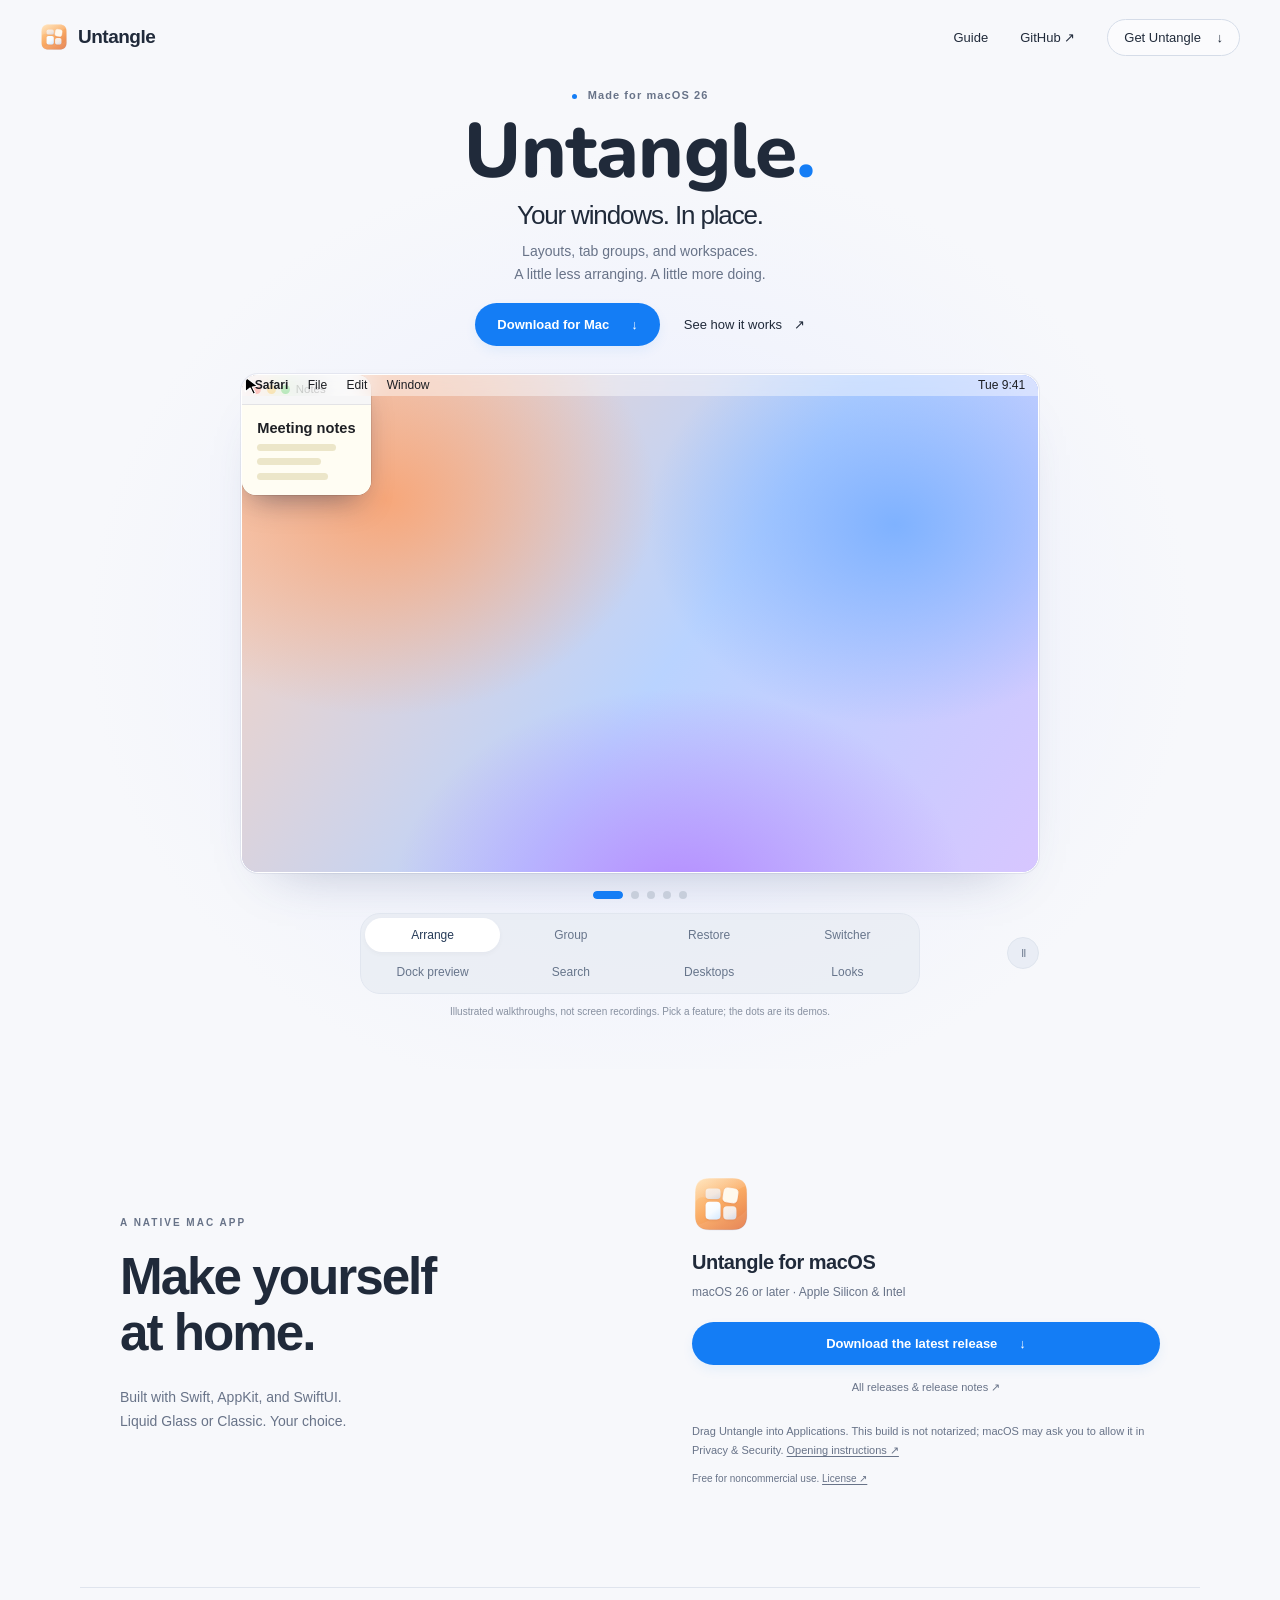
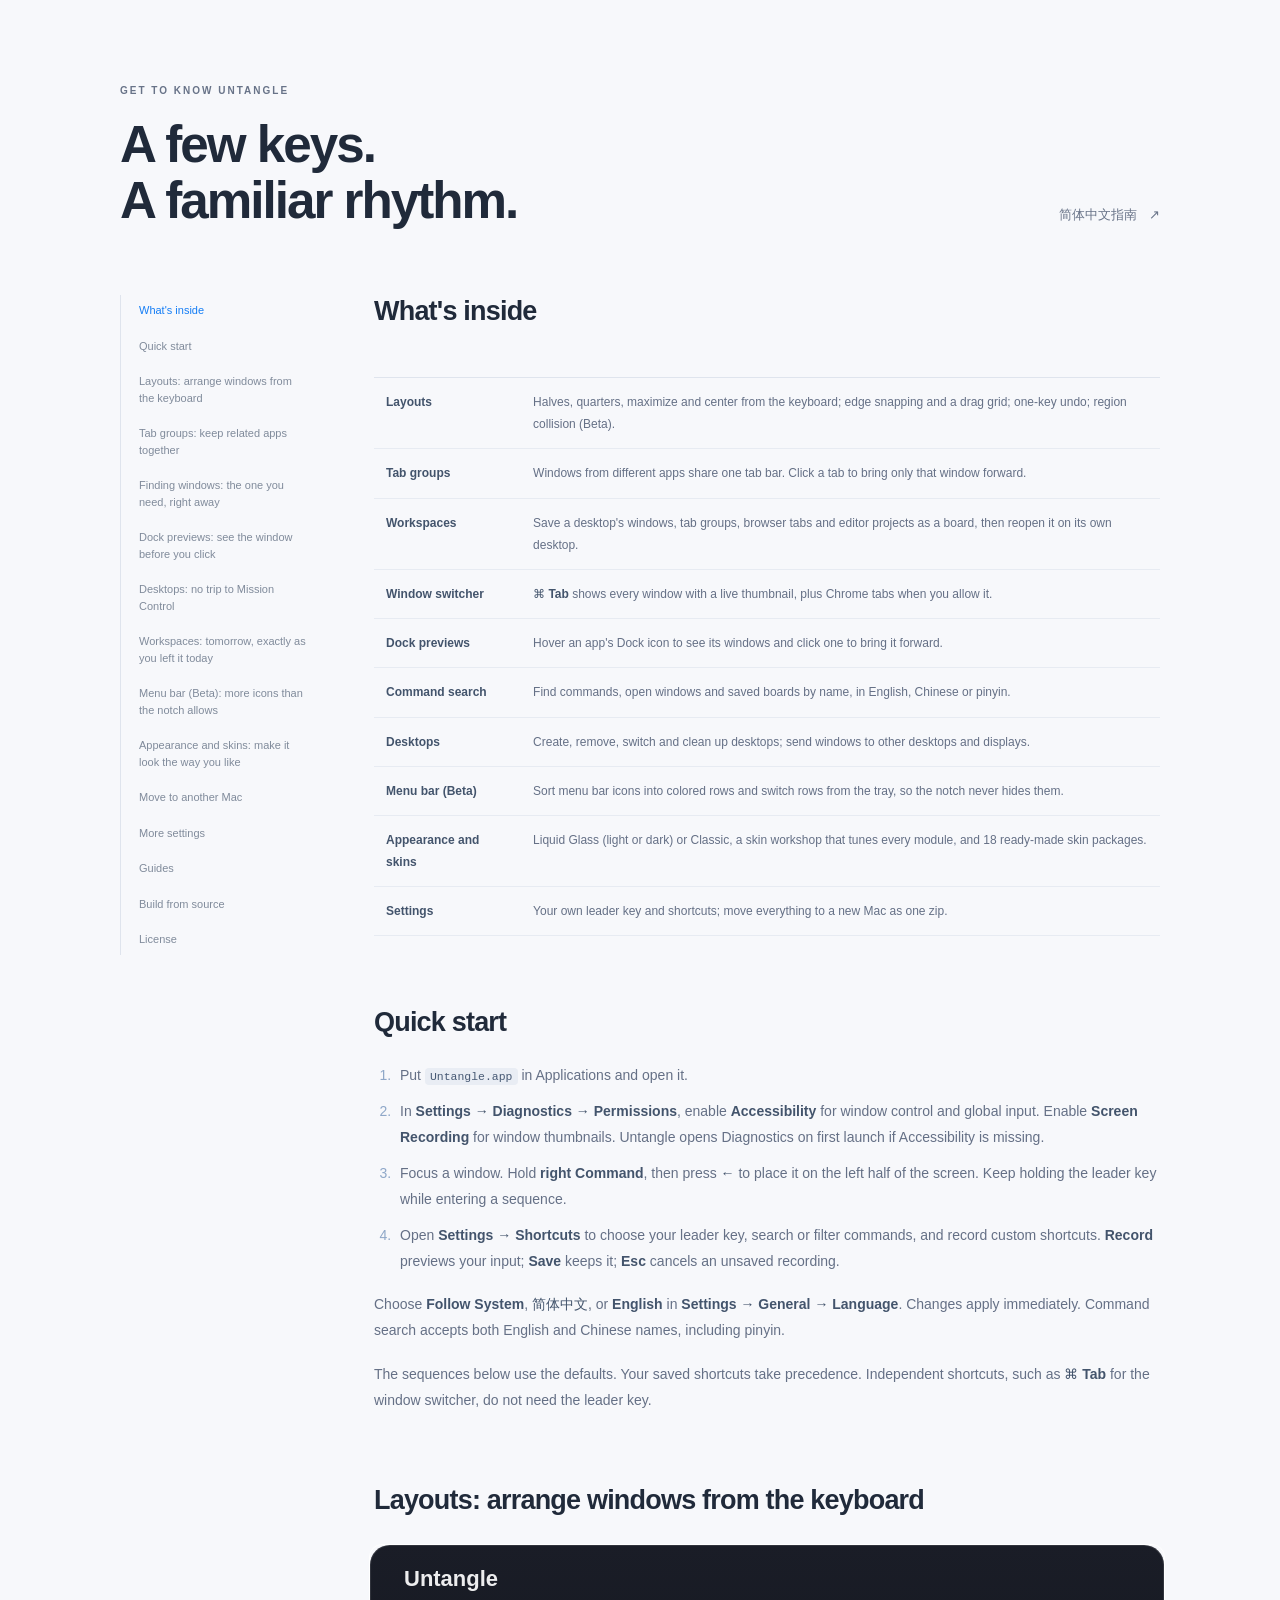
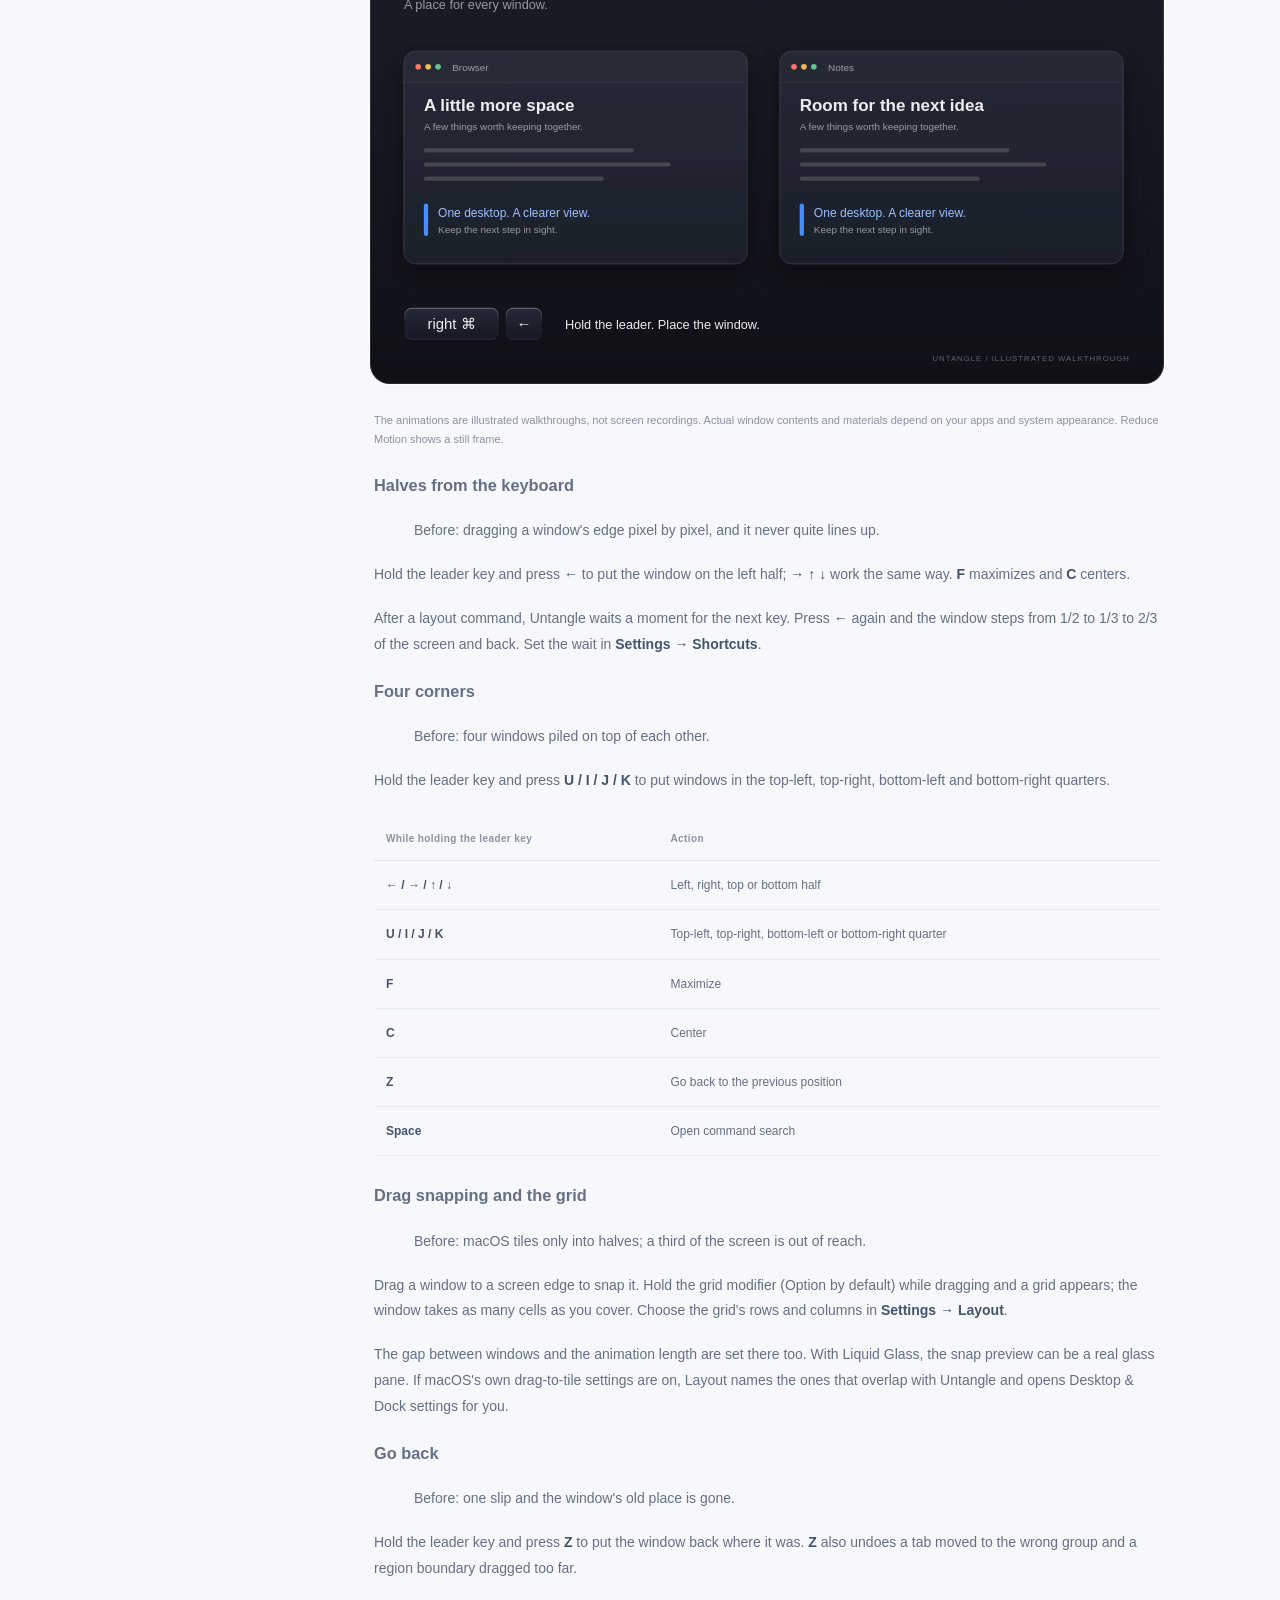
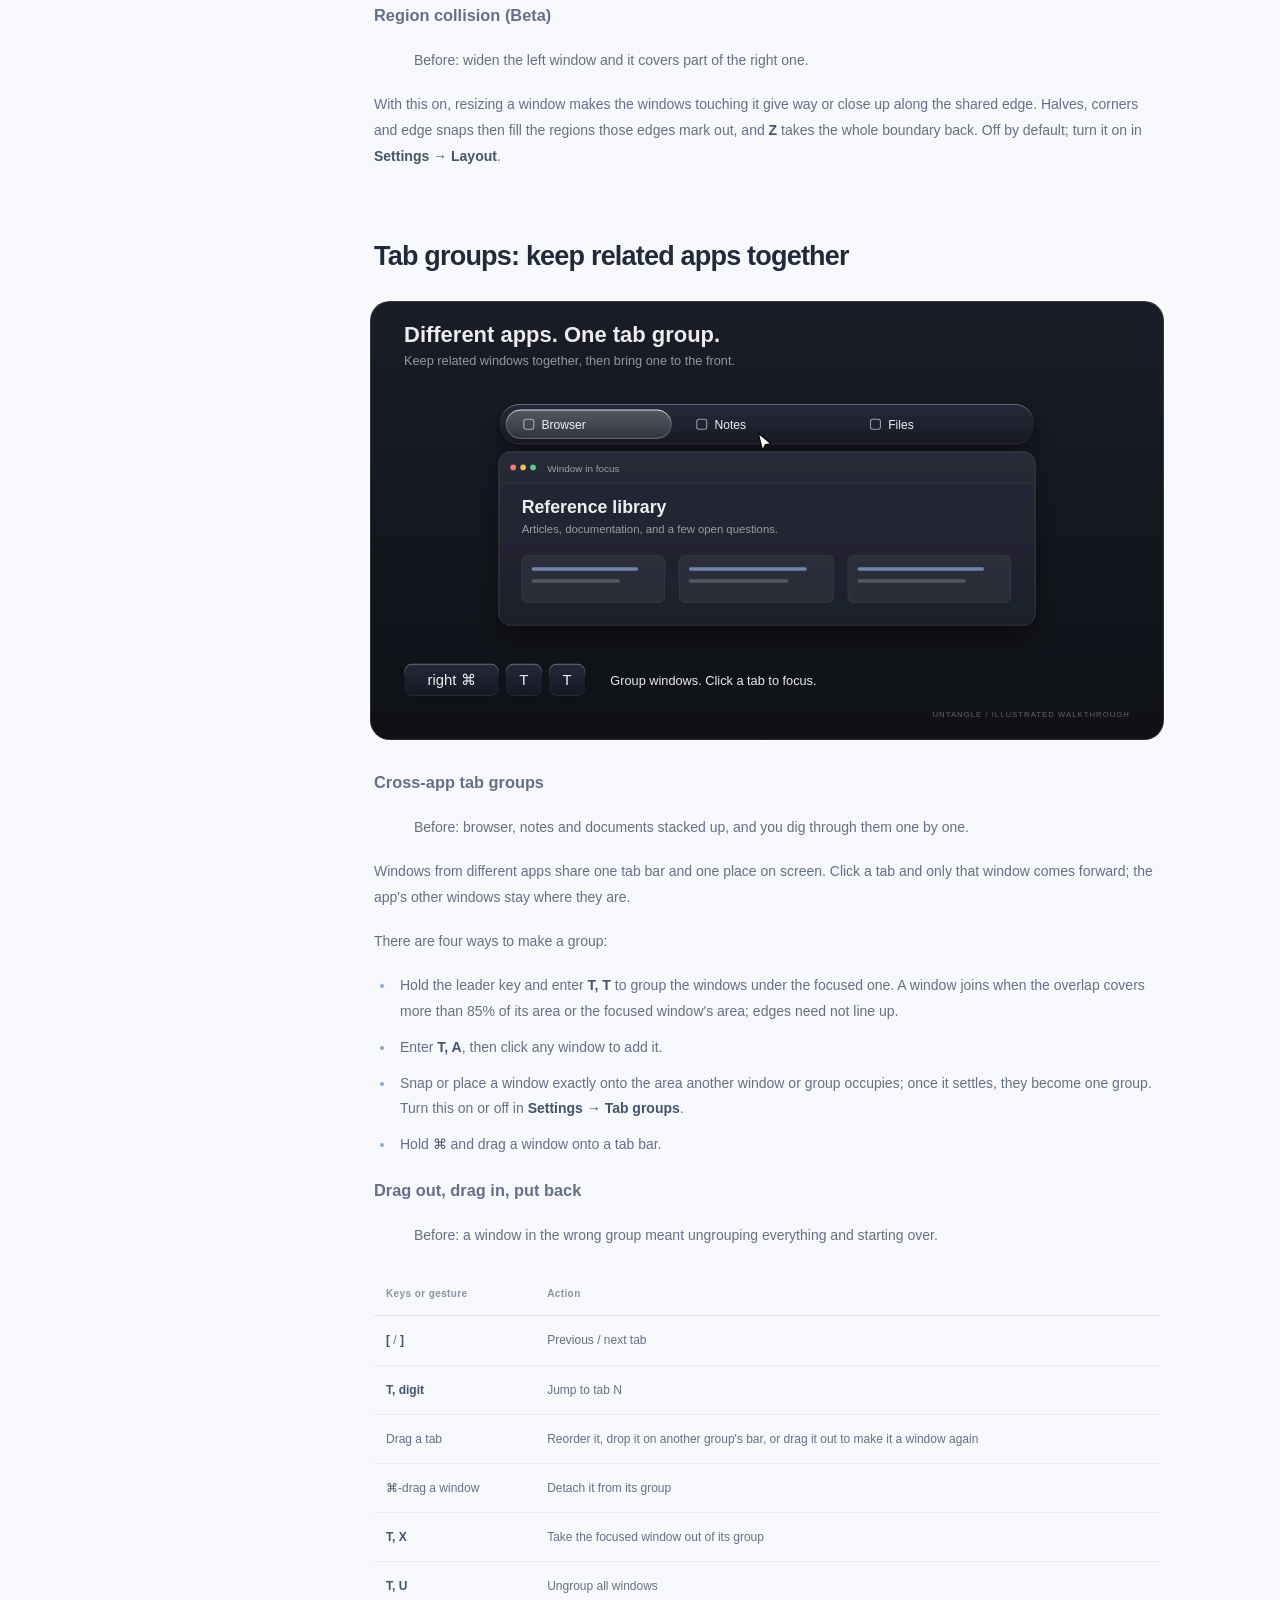
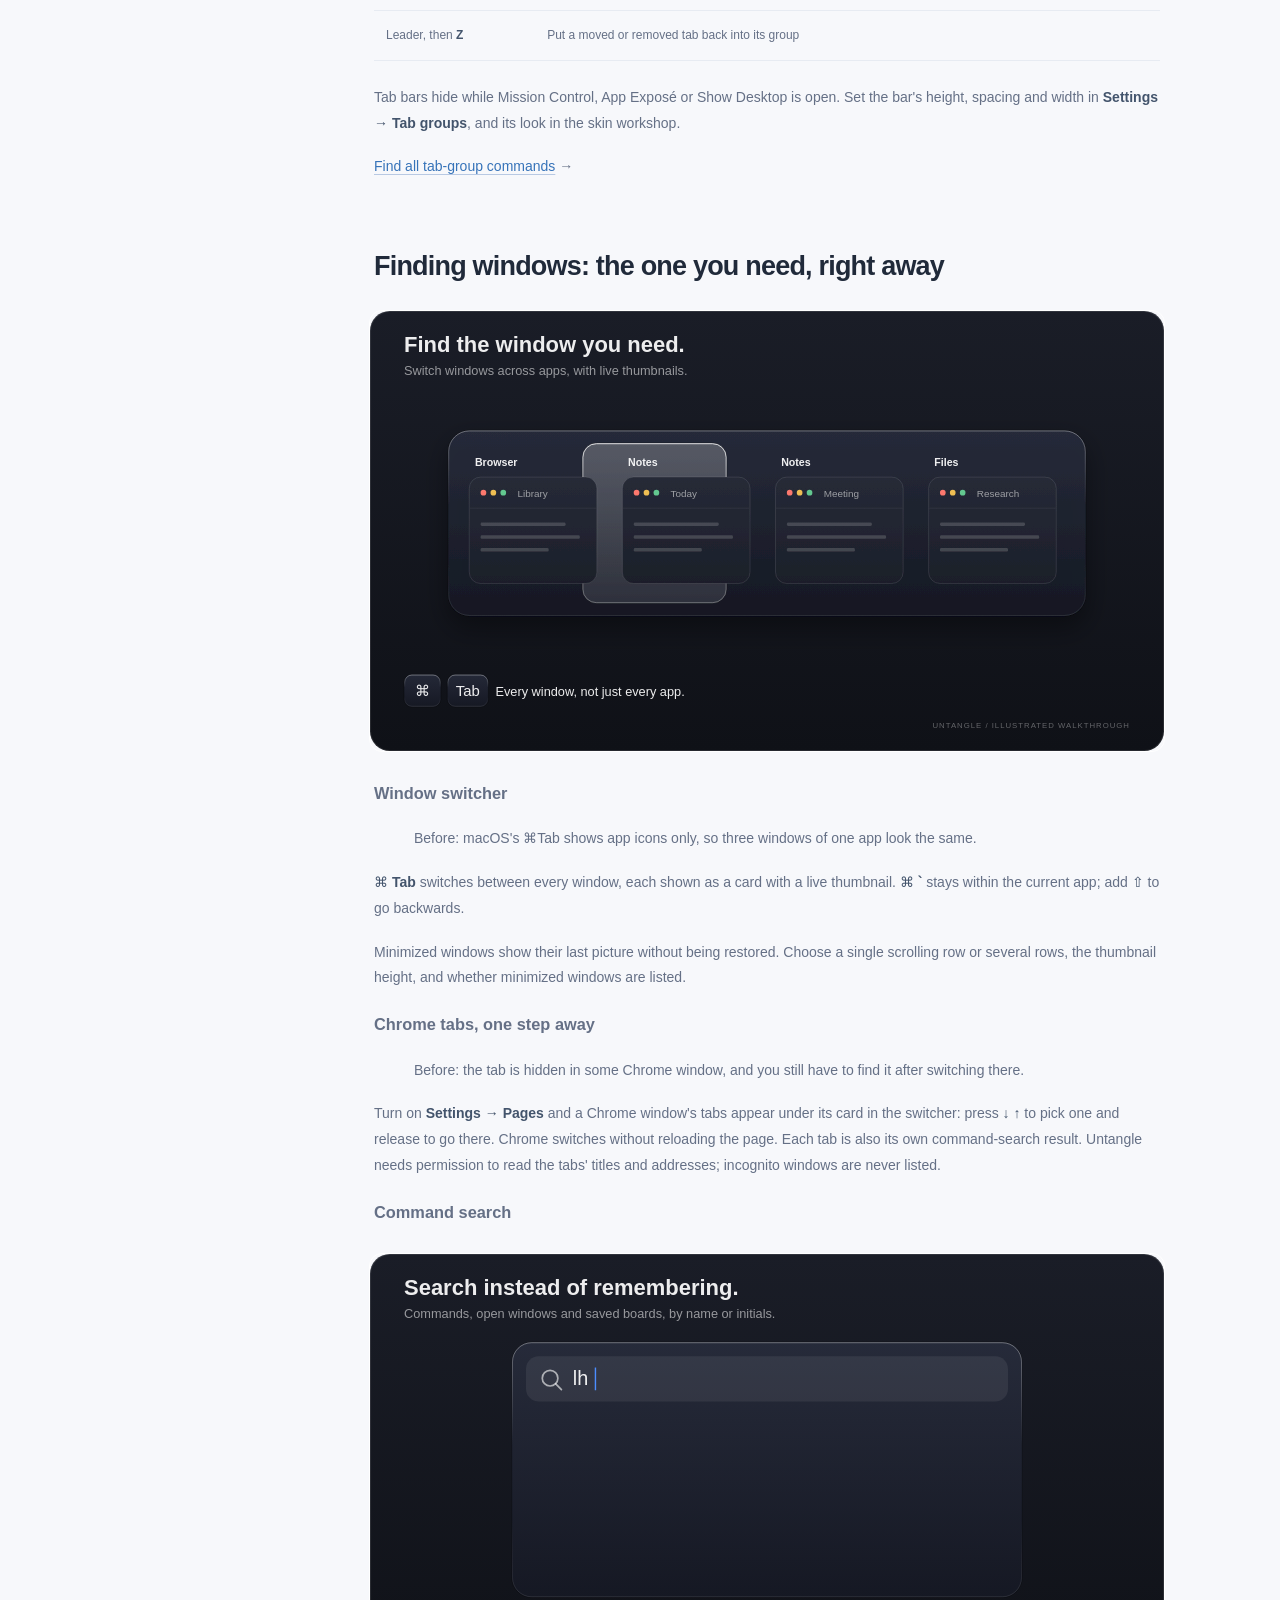
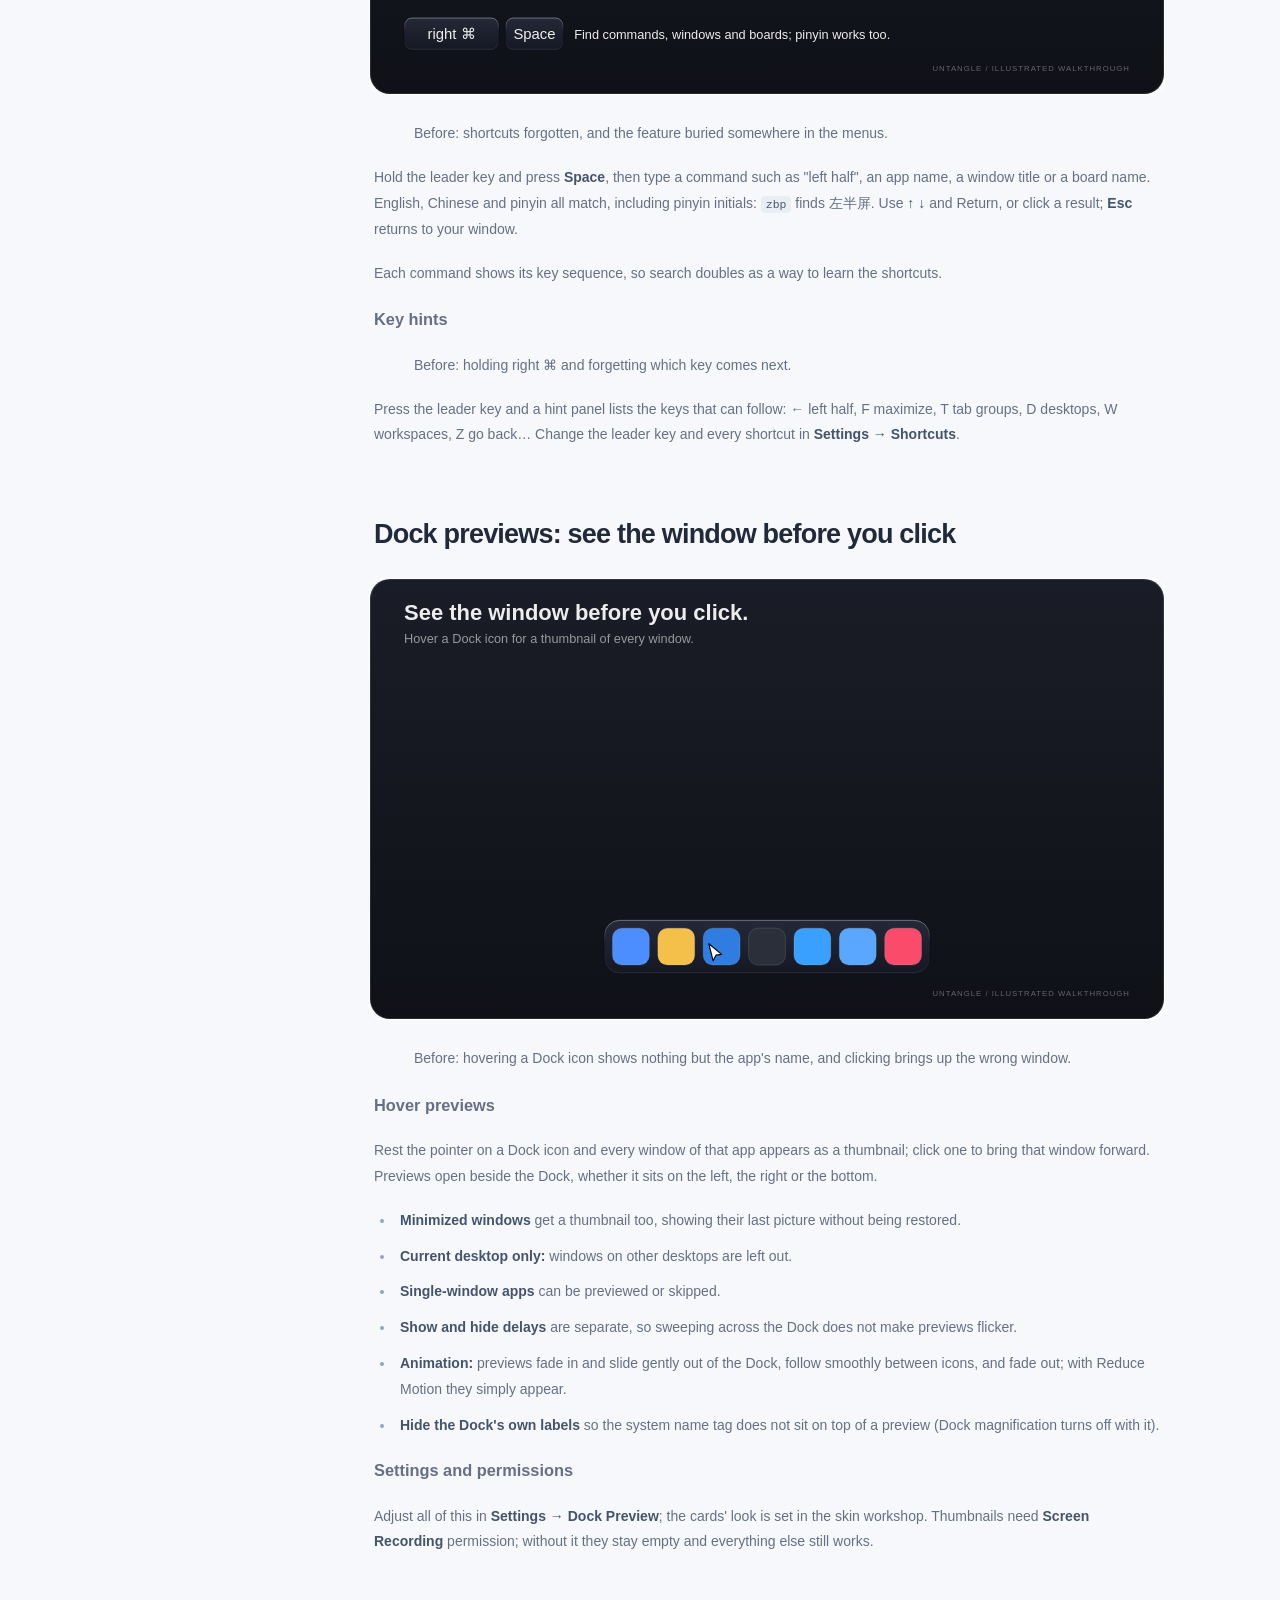
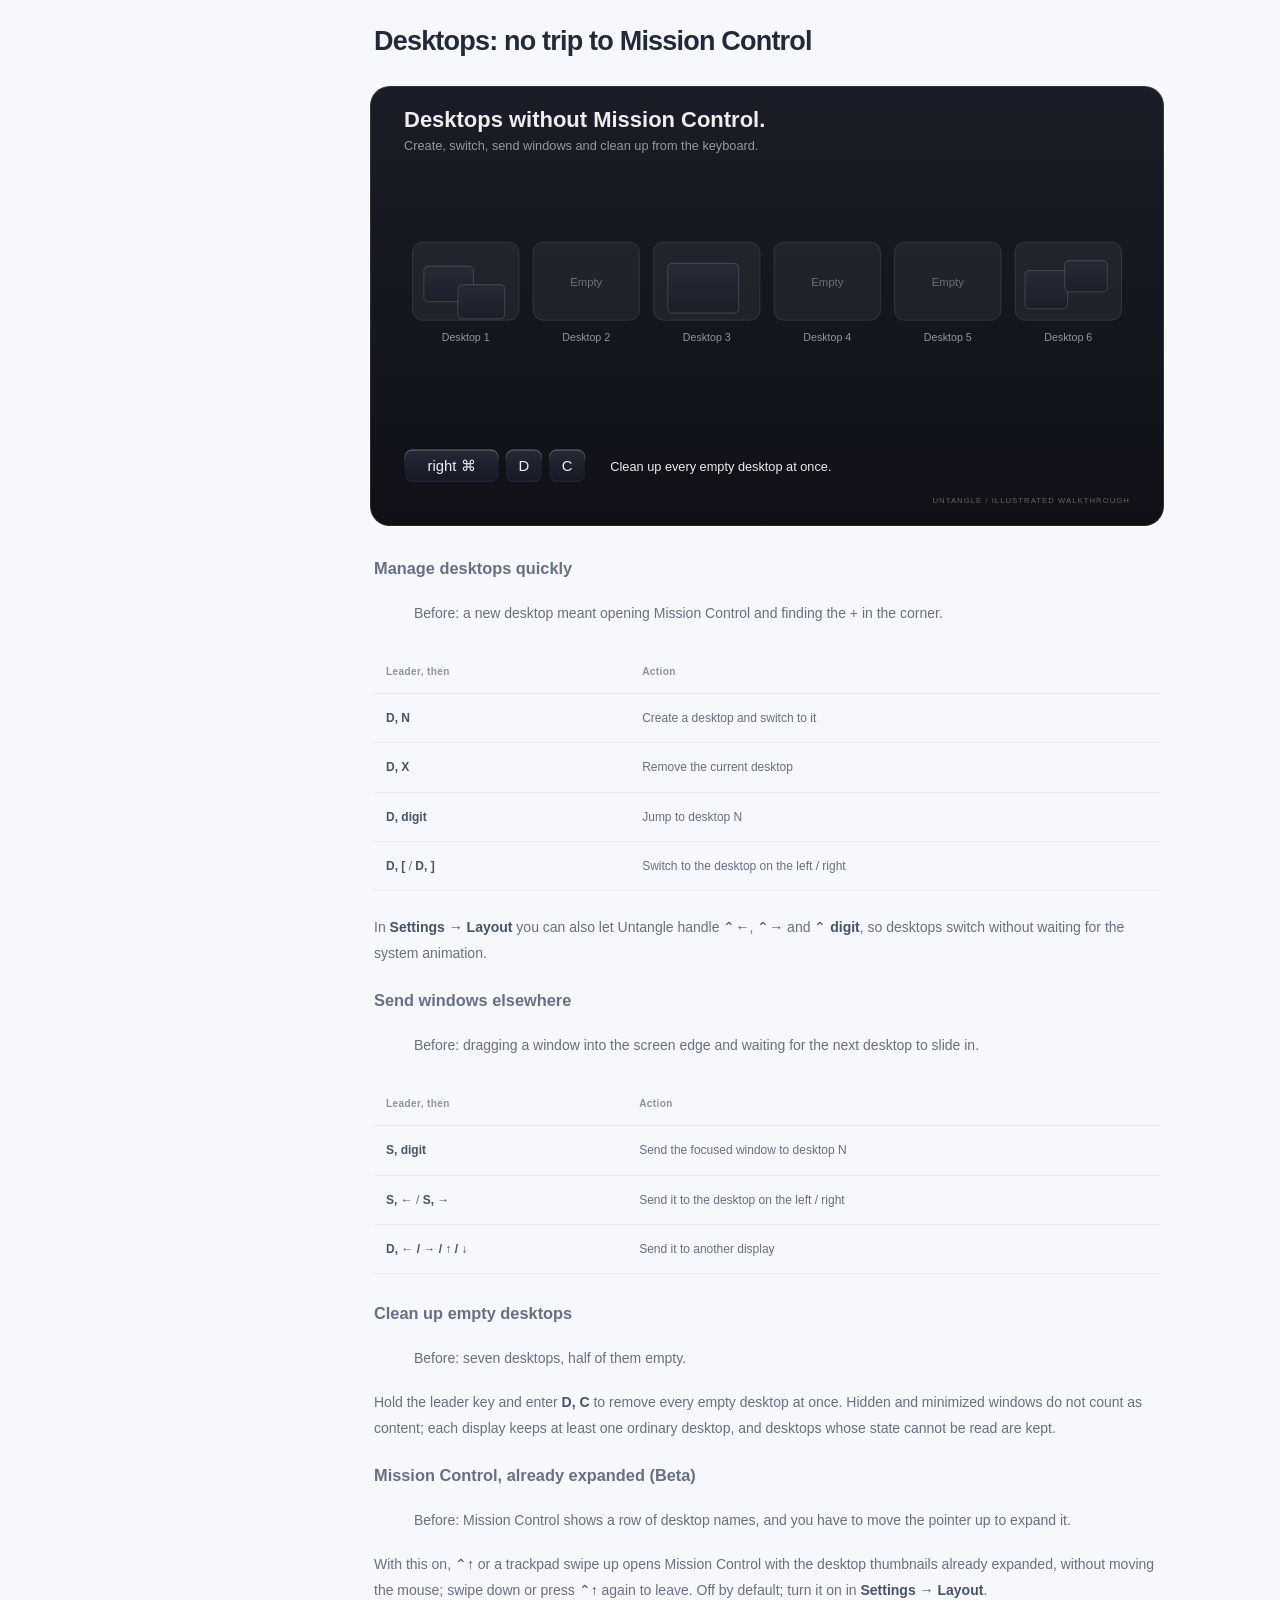
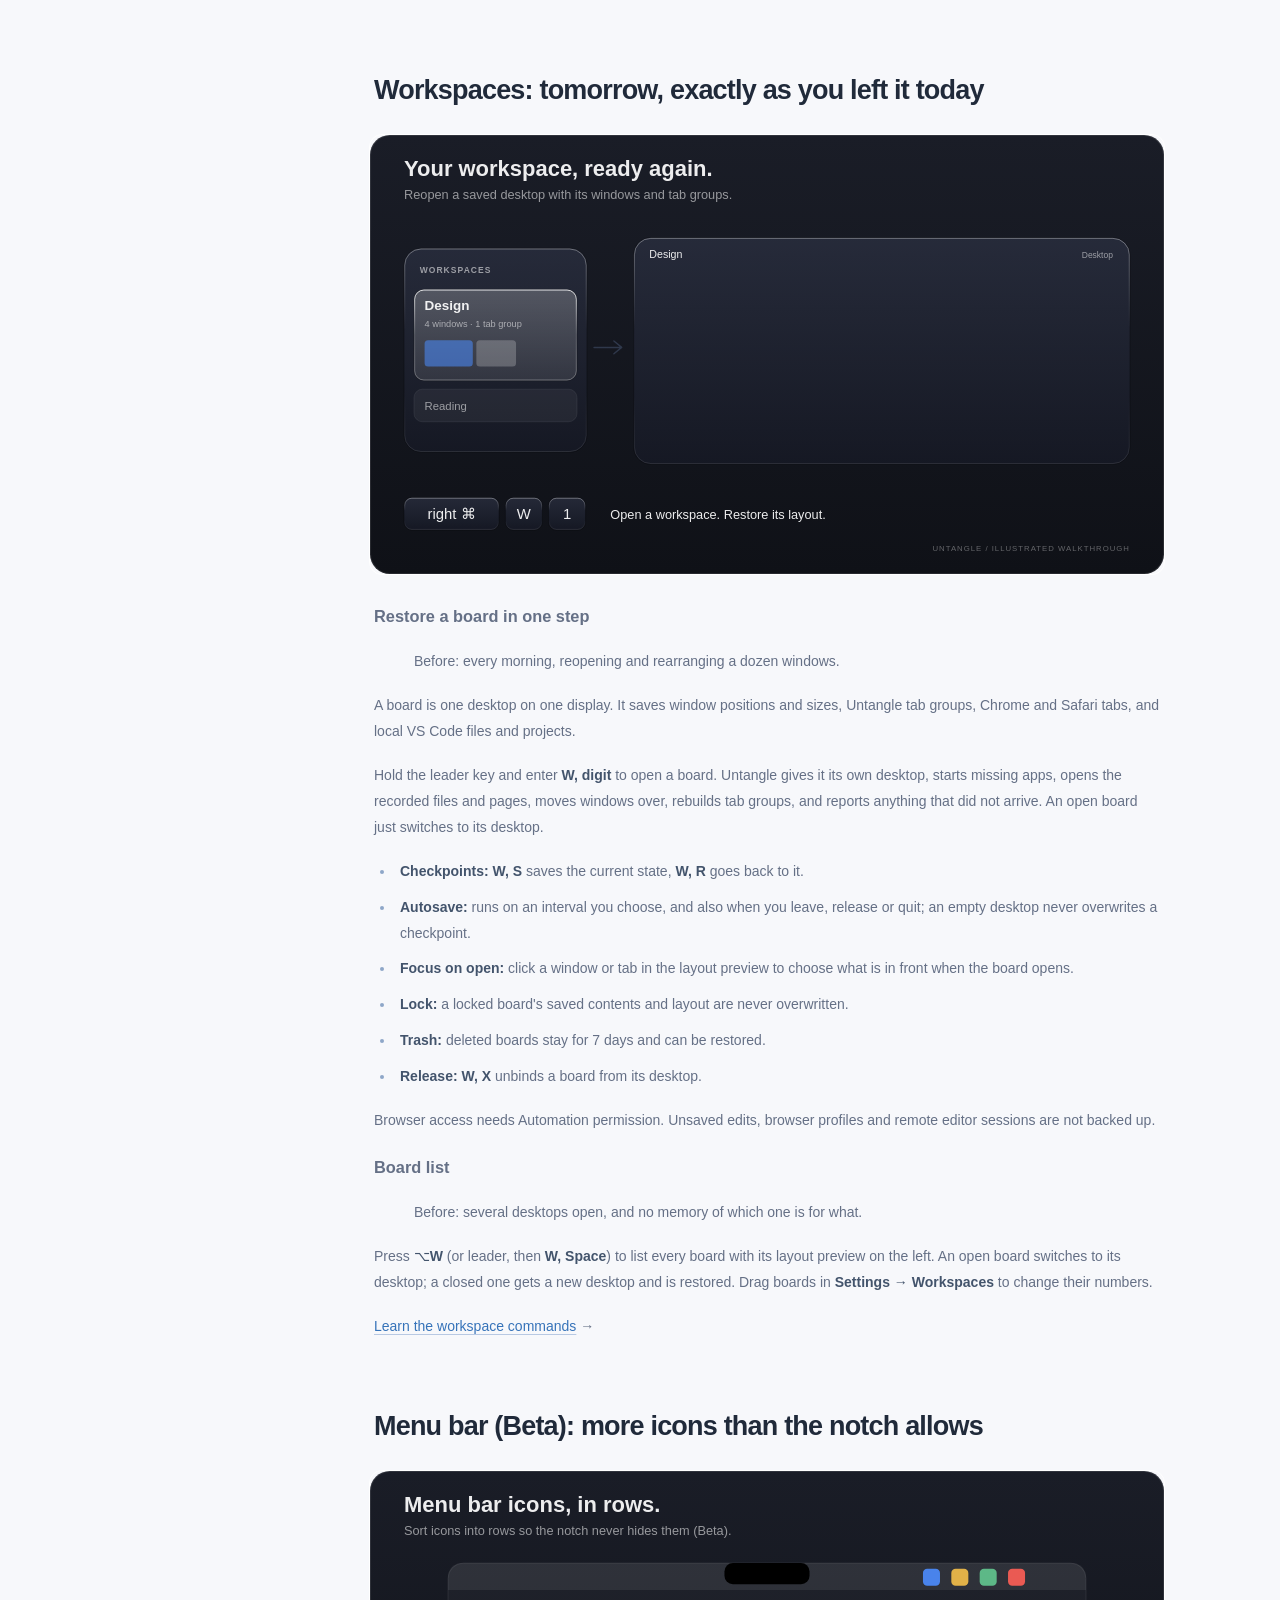
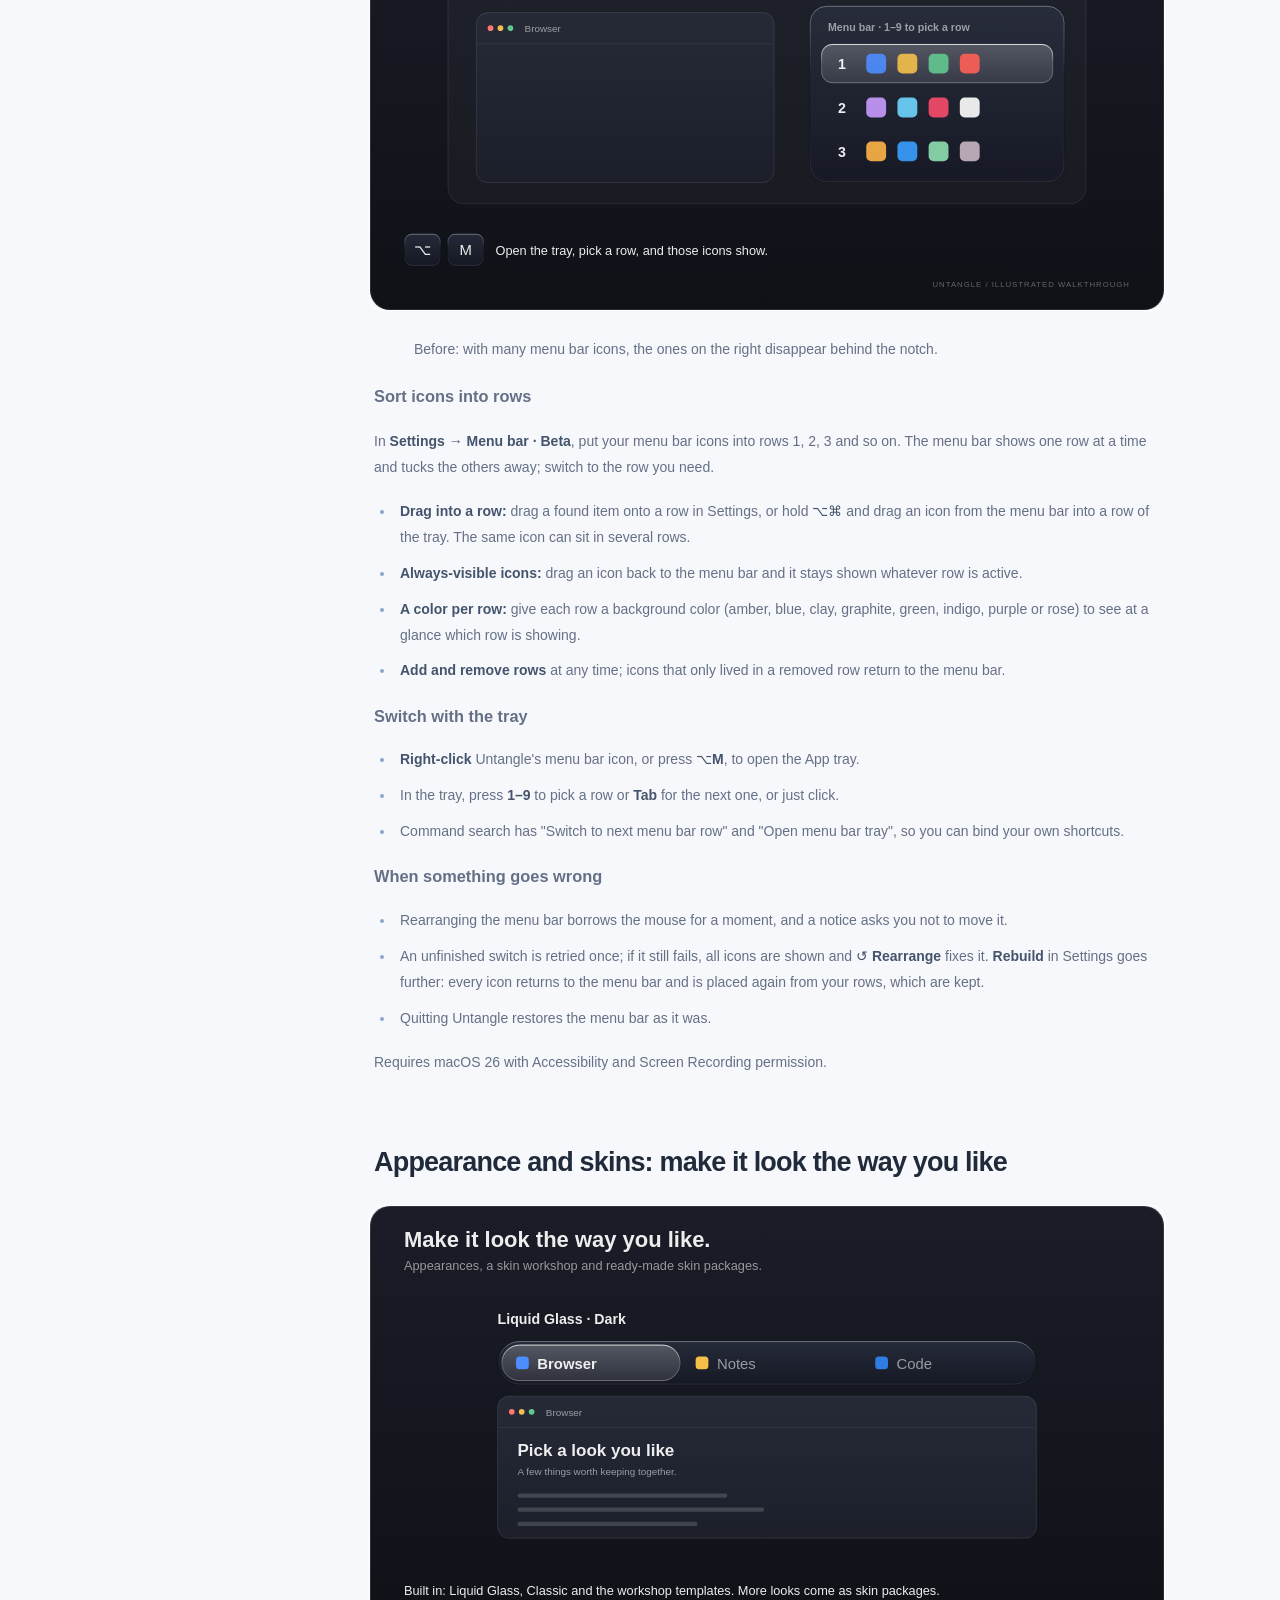
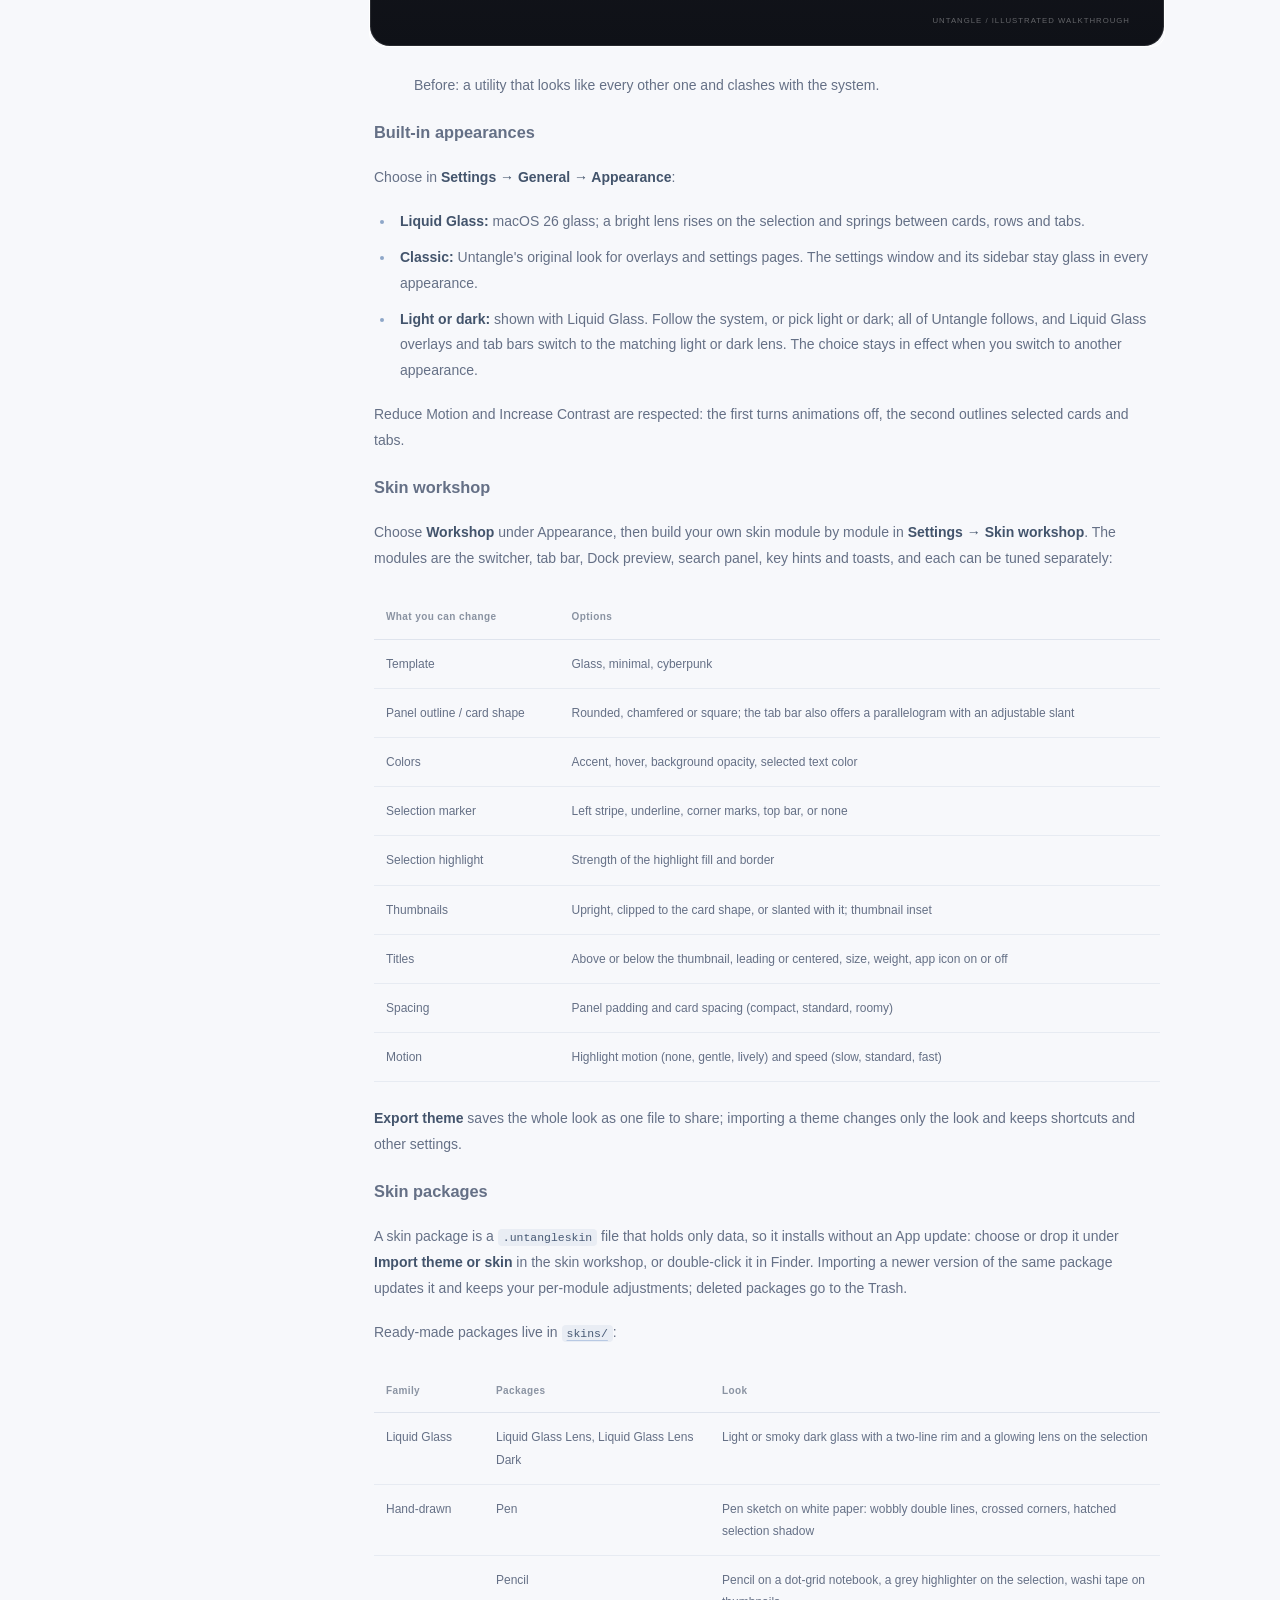
==== commit 3d2bd33e: "Add funding guide and website support entry; retain App source 0.0.1" ====
--- a/index.html
+++ b/index.html
@@ -956,6 +956,8 @@
       <div>
         <a href="https://github.com/Q1ngSong/Untangle">Source code ↗</a
         ><a href="https://github.com/Q1ngSong/Untangle/issues">Feedback ↗</a
+        ><a href="https://github.com/Q1ngSong/Untangle/blob/main/docs/SUPPORT.md"
+          >Support ↗</a
         ><a href="https://github.com/Q1ngSong/Untangle/blob/main/LICENSE"
           >Noncommercial license ↗</a
         >
